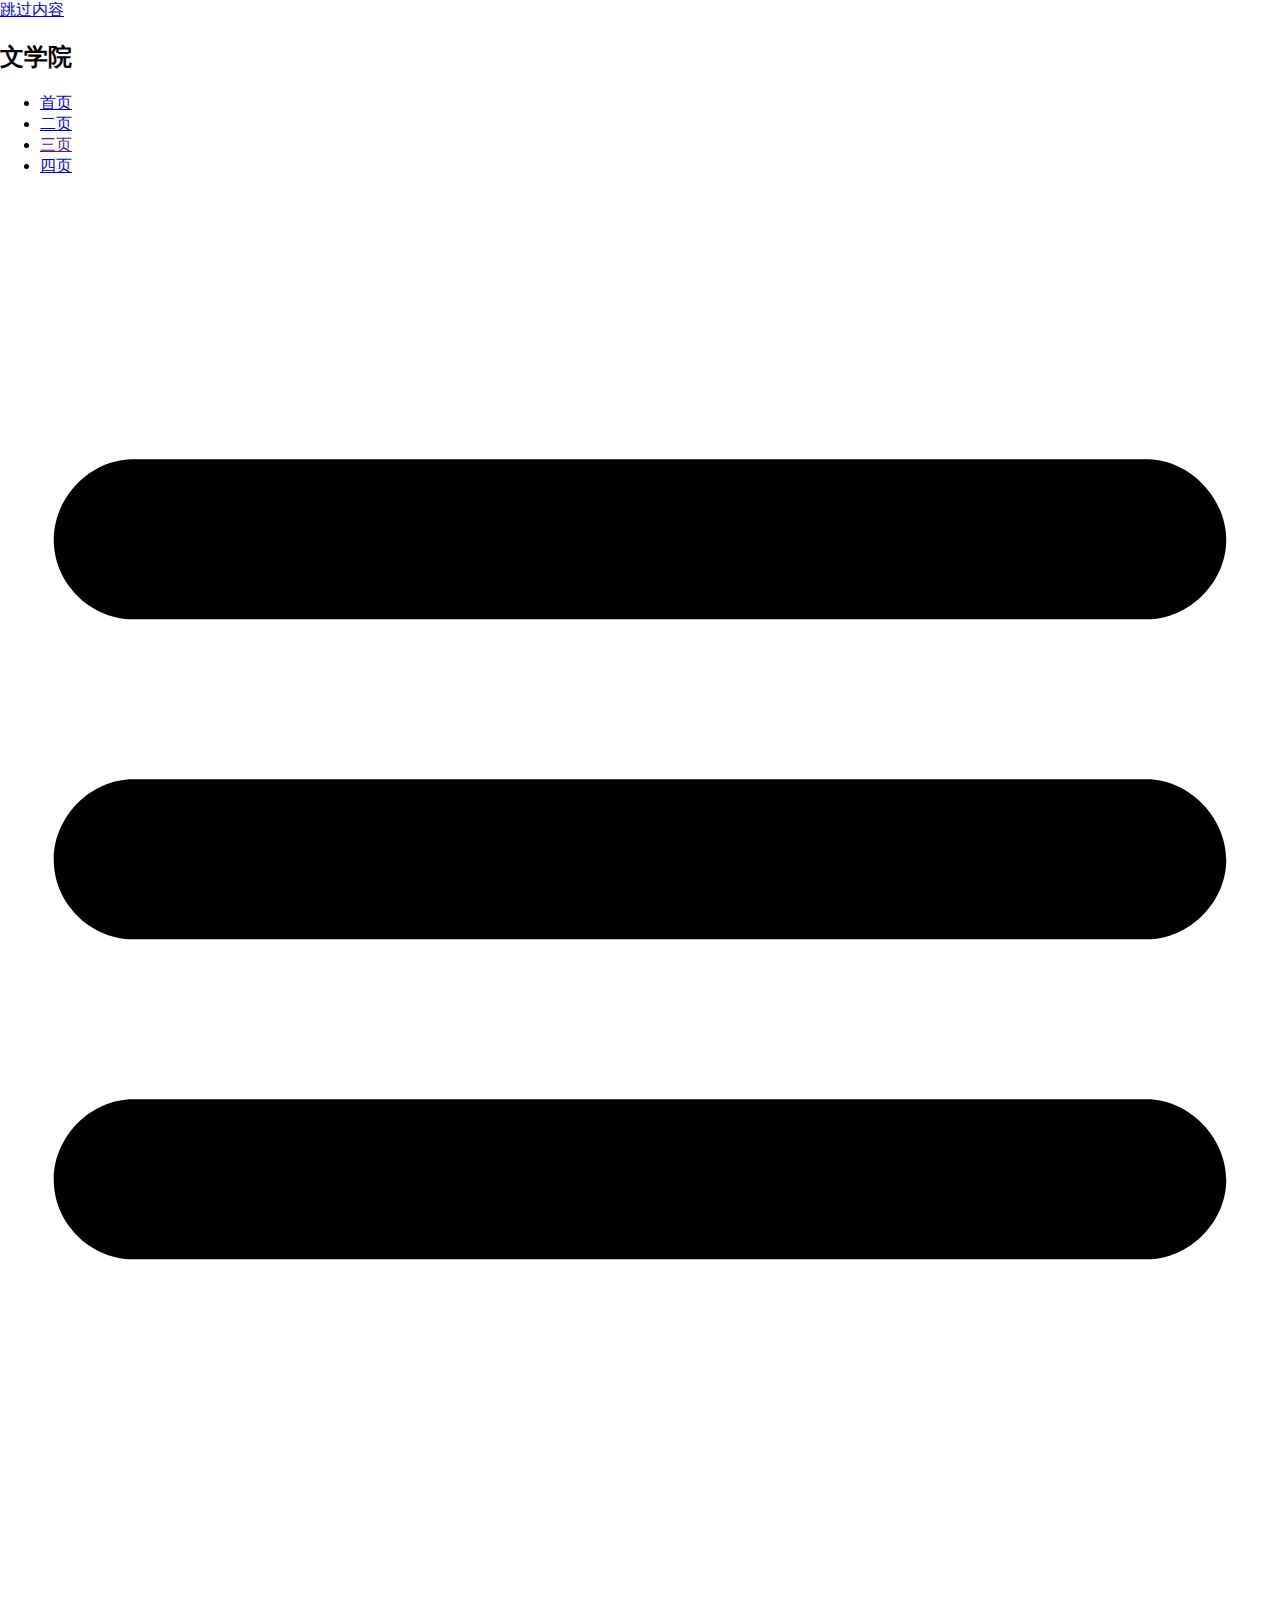
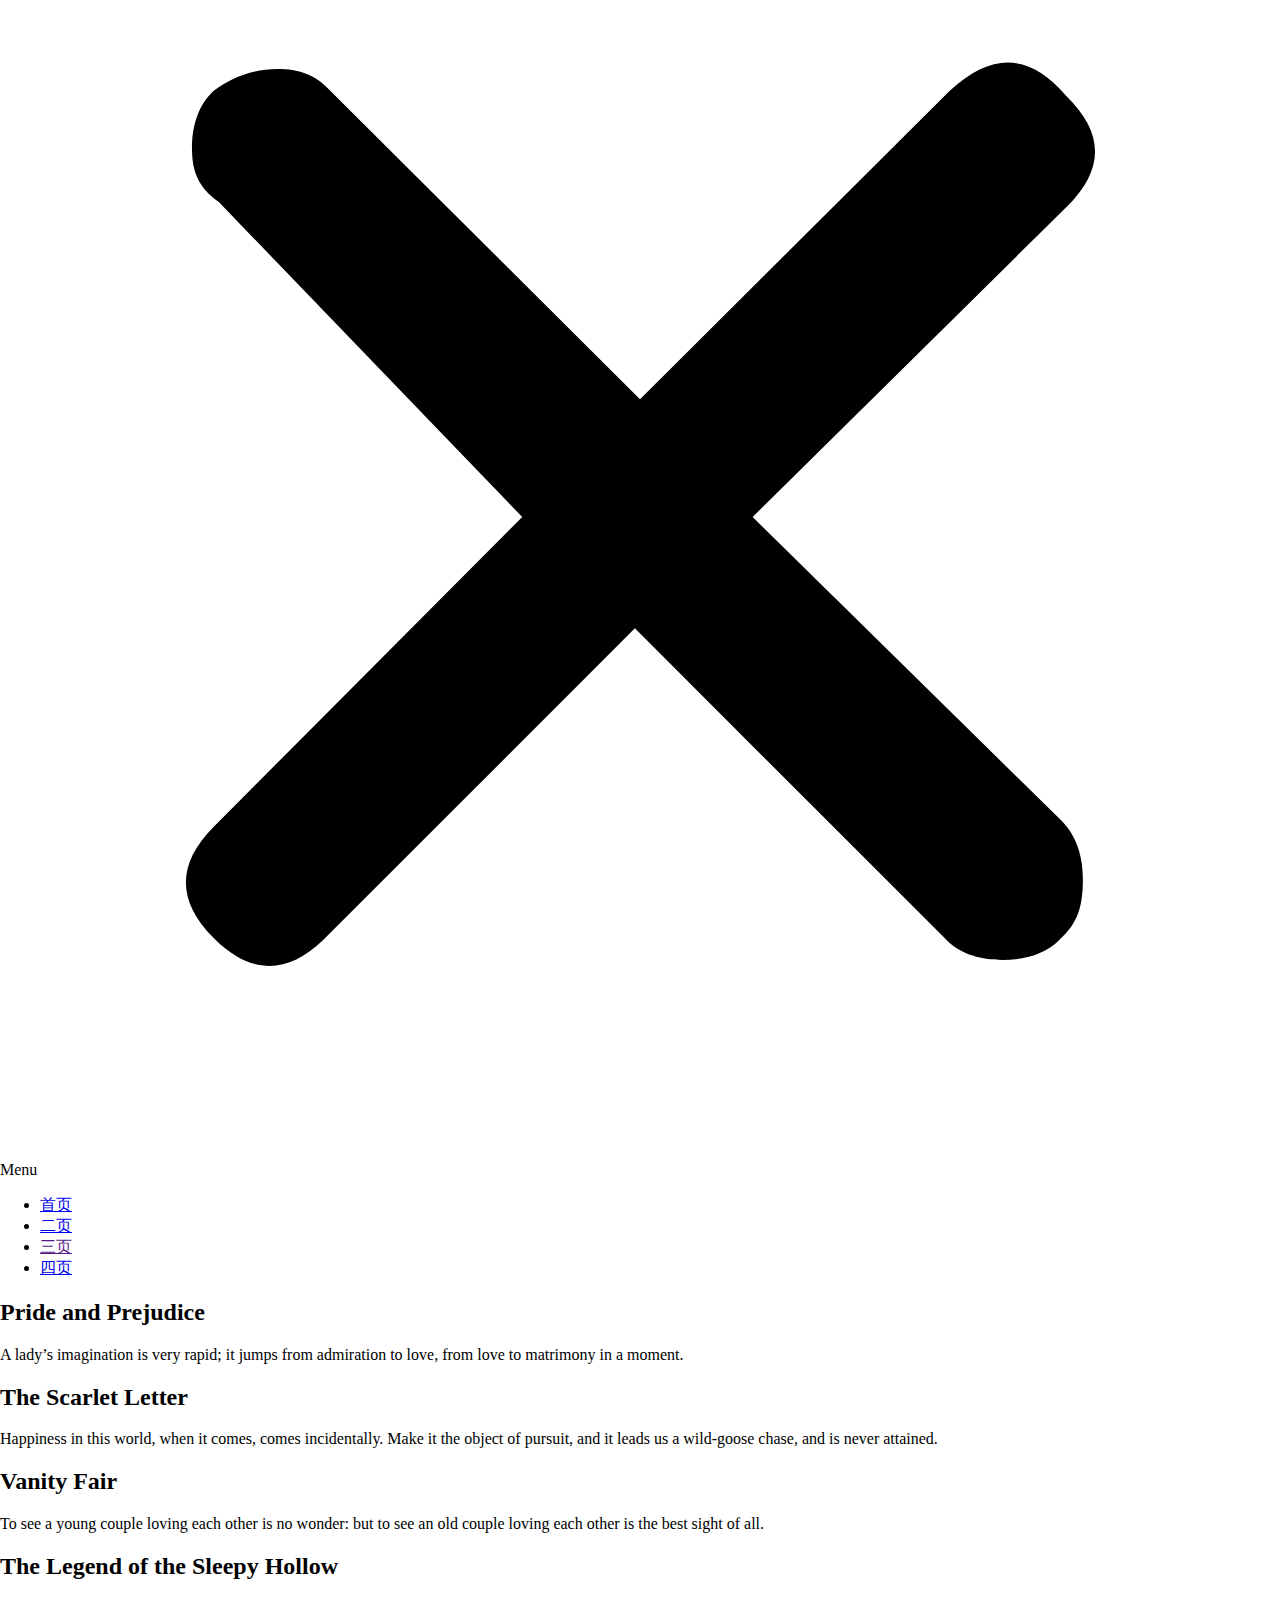
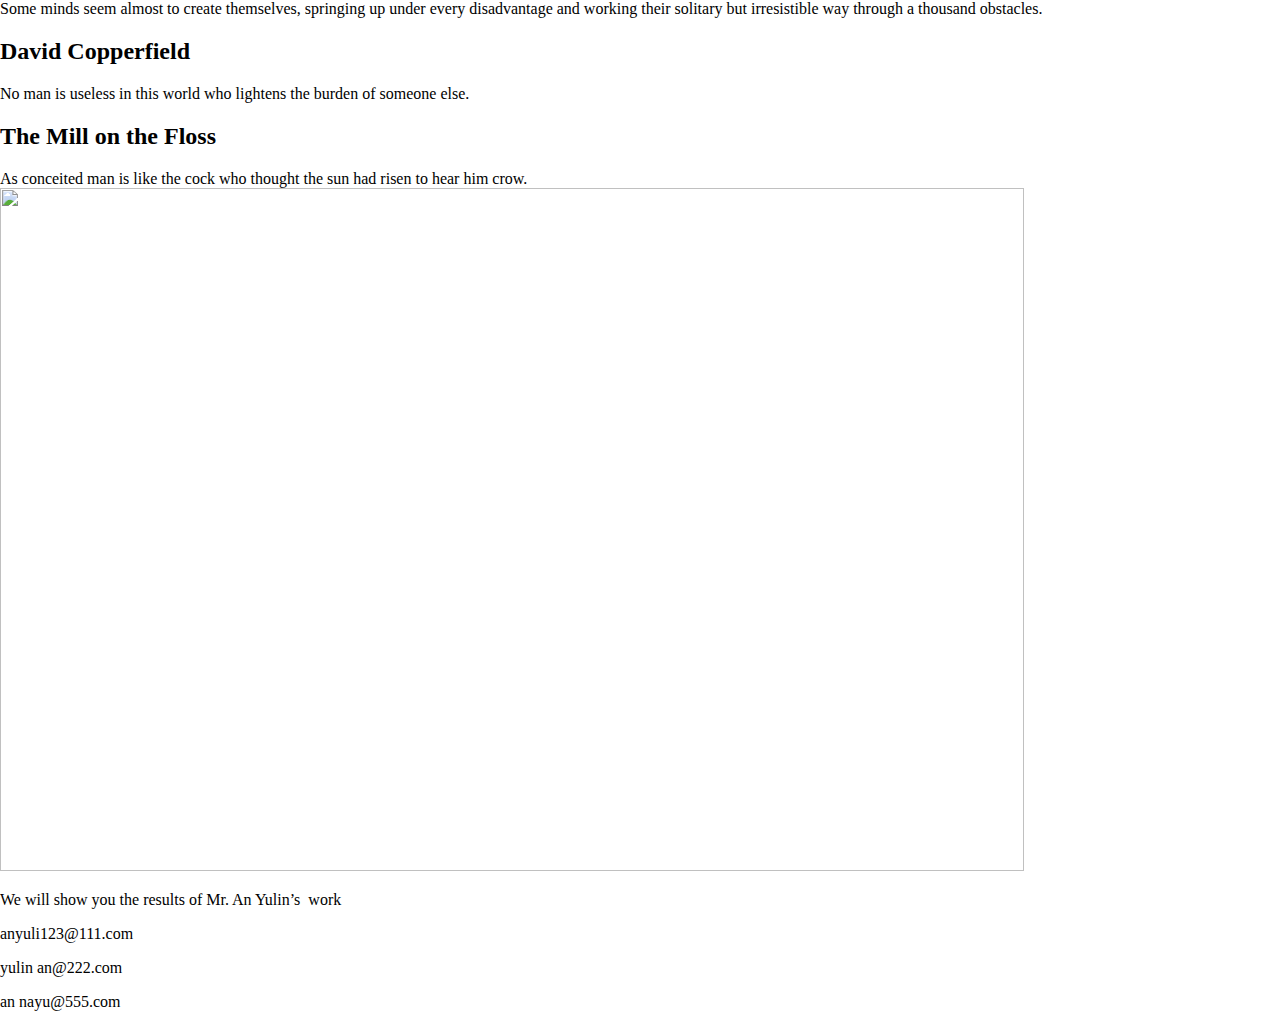
==== 三页.html @ cb0c5452 "Add files via upload" ====
<!doctype html>
<html lang="zh-Hans">
<head>
	
	<meta charset="UTF-8">
	<meta name="viewport" content="width=device-width, initial-scale=1, maximum-scale=5, viewport-fit=cover">
	<link rel="profile" href="https://gmpg.org/xfn/11">

	<title>三页 &#8211; wordpress网站</title>
<meta name='robots' content='noindex, nofollow'>
<link rel="alternate" type="application/rss+xml" title="wordpress网站 &raquo; Feed" href="http://localhost/feed/">
<link rel="alternate" type="application/rss+xml" title="wordpress网站 &raquo; 评论 Feed" href="http://localhost/comments/feed/">
<link rel='stylesheet' id='blocksy-dynamic-global-css' href='static/css/global.css' media='all'>
<style id='global-styles-inline-css'>
:root{--wp--preset--aspect-ratio--square: 1;--wp--preset--aspect-ratio--4-3: 4/3;--wp--preset--aspect-ratio--3-4: 3/4;--wp--preset--aspect-ratio--3-2: 3/2;--wp--preset--aspect-ratio--2-3: 2/3;--wp--preset--aspect-ratio--16-9: 16/9;--wp--preset--aspect-ratio--9-16: 9/16;--wp--preset--color--black: #000000;--wp--preset--color--cyan-bluish-gray: #abb8c3;--wp--preset--color--white: #ffffff;--wp--preset--color--pale-pink: #f78da7;--wp--preset--color--vivid-red: #cf2e2e;--wp--preset--color--luminous-vivid-orange: #ff6900;--wp--preset--color--luminous-vivid-amber: #fcb900;--wp--preset--color--light-green-cyan: #7bdcb5;--wp--preset--color--vivid-green-cyan: #00d084;--wp--preset--color--pale-cyan-blue: #8ed1fc;--wp--preset--color--vivid-cyan-blue: #0693e3;--wp--preset--color--vivid-purple: #9b51e0;--wp--preset--color--palette-color-1: var(--theme-palette-color-1, #2872fa);--wp--preset--color--palette-color-2: var(--theme-palette-color-2, #1559ed);--wp--preset--color--palette-color-3: var(--theme-palette-color-3, #3A4F66);--wp--preset--color--palette-color-4: var(--theme-palette-color-4, #192a3d);--wp--preset--color--palette-color-5: var(--theme-palette-color-5, #e1e8ed);--wp--preset--color--palette-color-6: var(--theme-palette-color-6, #f2f5f7);--wp--preset--color--palette-color-7: var(--theme-palette-color-7, #FAFBFC);--wp--preset--color--palette-color-8: var(--theme-palette-color-8, #ffffff);--wp--preset--gradient--vivid-cyan-blue-to-vivid-purple: linear-gradient(135deg,rgba(6,147,227,1) 0%,rgb(155,81,224) 100%);--wp--preset--gradient--light-green-cyan-to-vivid-green-cyan: linear-gradient(135deg,rgb(122,220,180) 0%,rgb(0,208,130) 100%);--wp--preset--gradient--luminous-vivid-amber-to-luminous-vivid-orange: linear-gradient(135deg,rgba(252,185,0,1) 0%,rgba(255,105,0,1) 100%);--wp--preset--gradient--luminous-vivid-orange-to-vivid-red: linear-gradient(135deg,rgba(255,105,0,1) 0%,rgb(207,46,46) 100%);--wp--preset--gradient--very-light-gray-to-cyan-bluish-gray: linear-gradient(135deg,rgb(238,238,238) 0%,rgb(169,184,195) 100%);--wp--preset--gradient--cool-to-warm-spectrum: linear-gradient(135deg,rgb(74,234,220) 0%,rgb(151,120,209) 20%,rgb(207,42,186) 40%,rgb(238,44,130) 60%,rgb(251,105,98) 80%,rgb(254,248,76) 100%);--wp--preset--gradient--blush-light-purple: linear-gradient(135deg,rgb(255,206,236) 0%,rgb(152,150,240) 100%);--wp--preset--gradient--blush-bordeaux: linear-gradient(135deg,rgb(254,205,165) 0%,rgb(254,45,45) 50%,rgb(107,0,62) 100%);--wp--preset--gradient--luminous-dusk: linear-gradient(135deg,rgb(255,203,112) 0%,rgb(199,81,192) 50%,rgb(65,88,208) 100%);--wp--preset--gradient--pale-ocean: linear-gradient(135deg,rgb(255,245,203) 0%,rgb(182,227,212) 50%,rgb(51,167,181) 100%);--wp--preset--gradient--electric-grass: linear-gradient(135deg,rgb(202,248,128) 0%,rgb(113,206,126) 100%);--wp--preset--gradient--midnight: linear-gradient(135deg,rgb(2,3,129) 0%,rgb(40,116,252) 100%);--wp--preset--gradient--juicy-peach: linear-gradient(to right, #ffecd2 0%, #fcb69f 100%);--wp--preset--gradient--young-passion: linear-gradient(to right, #ff8177 0%, #ff867a 0%, #ff8c7f 21%, #f99185 52%, #cf556c 78%, #b12a5b 100%);--wp--preset--gradient--true-sunset: linear-gradient(to right, #fa709a 0%, #fee140 100%);--wp--preset--gradient--morpheus-den: linear-gradient(to top, #30cfd0 0%, #330867 100%);--wp--preset--gradient--plum-plate: linear-gradient(135deg, #667eea 0%, #764ba2 100%);--wp--preset--gradient--aqua-splash: linear-gradient(15deg, #13547a 0%, #80d0c7 100%);--wp--preset--gradient--love-kiss: linear-gradient(to top, #ff0844 0%, #ffb199 100%);--wp--preset--gradient--new-retrowave: linear-gradient(to top, #3b41c5 0%, #a981bb 49%, #ffc8a9 100%);--wp--preset--gradient--plum-bath: linear-gradient(to top, #cc208e 0%, #6713d2 100%);--wp--preset--gradient--high-flight: linear-gradient(to right, #0acffe 0%, #495aff 100%);--wp--preset--gradient--teen-party: linear-gradient(-225deg, #FF057C 0%, #8D0B93 50%, #321575 100%);--wp--preset--gradient--fabled-sunset: linear-gradient(-225deg, #231557 0%, #44107A 29%, #FF1361 67%, #FFF800 100%);--wp--preset--gradient--arielle-smile: radial-gradient(circle 248px at center, #16d9e3 0%, #30c7ec 47%, #46aef7 100%);--wp--preset--gradient--itmeo-branding: linear-gradient(180deg, #2af598 0%, #009efd 100%);--wp--preset--gradient--deep-blue: linear-gradient(to right, #6a11cb 0%, #2575fc 100%);--wp--preset--gradient--strong-bliss: linear-gradient(to right, #f78ca0 0%, #f9748f 19%, #fd868c 60%, #fe9a8b 100%);--wp--preset--gradient--sweet-period: linear-gradient(to top, #3f51b1 0%, #5a55ae 13%, #7b5fac 25%, #8f6aae 38%, #a86aa4 50%, #cc6b8e 62%, #f18271 75%, #f3a469 87%, #f7c978 100%);--wp--preset--gradient--purple-division: linear-gradient(to top, #7028e4 0%, #e5b2ca 100%);--wp--preset--gradient--cold-evening: linear-gradient(to top, #0c3483 0%, #a2b6df 100%, #6b8cce 100%, #a2b6df 100%);--wp--preset--gradient--mountain-rock: linear-gradient(to right, #868f96 0%, #596164 100%);--wp--preset--gradient--desert-hump: linear-gradient(to top, #c79081 0%, #dfa579 100%);--wp--preset--gradient--ethernal-constance: linear-gradient(to top, #09203f 0%, #537895 100%);--wp--preset--gradient--happy-memories: linear-gradient(-60deg, #ff5858 0%, #f09819 100%);--wp--preset--gradient--grown-early: linear-gradient(to top, #0ba360 0%, #3cba92 100%);--wp--preset--gradient--morning-salad: linear-gradient(-225deg, #B7F8DB 0%, #50A7C2 100%);--wp--preset--gradient--night-call: linear-gradient(-225deg, #AC32E4 0%, #7918F2 48%, #4801FF 100%);--wp--preset--gradient--mind-crawl: linear-gradient(-225deg, #473B7B 0%, #3584A7 51%, #30D2BE 100%);--wp--preset--gradient--angel-care: linear-gradient(-225deg, #FFE29F 0%, #FFA99F 48%, #FF719A 100%);--wp--preset--gradient--juicy-cake: linear-gradient(to top, #e14fad 0%, #f9d423 100%);--wp--preset--gradient--rich-metal: linear-gradient(to right, #d7d2cc 0%, #304352 100%);--wp--preset--gradient--mole-hall: linear-gradient(-20deg, #616161 0%, #9bc5c3 100%);--wp--preset--gradient--cloudy-knoxville: linear-gradient(120deg, #fdfbfb 0%, #ebedee 100%);--wp--preset--gradient--soft-grass: linear-gradient(to top, #c1dfc4 0%, #deecdd 100%);--wp--preset--gradient--saint-petersburg: linear-gradient(135deg, #f5f7fa 0%, #c3cfe2 100%);--wp--preset--gradient--everlasting-sky: linear-gradient(135deg, #fdfcfb 0%, #e2d1c3 100%);--wp--preset--gradient--kind-steel: linear-gradient(-20deg, #e9defa 0%, #fbfcdb 100%);--wp--preset--gradient--over-sun: linear-gradient(60deg, #abecd6 0%, #fbed96 100%);--wp--preset--gradient--premium-white: linear-gradient(to top, #d5d4d0 0%, #d5d4d0 1%, #eeeeec 31%, #efeeec 75%, #e9e9e7 100%);--wp--preset--gradient--clean-mirror: linear-gradient(45deg, #93a5cf 0%, #e4efe9 100%);--wp--preset--gradient--wild-apple: linear-gradient(to top, #d299c2 0%, #fef9d7 100%);--wp--preset--gradient--snow-again: linear-gradient(to top, #e6e9f0 0%, #eef1f5 100%);--wp--preset--gradient--confident-cloud: linear-gradient(to top, #dad4ec 0%, #dad4ec 1%, #f3e7e9 100%);--wp--preset--gradient--glass-water: linear-gradient(to top, #dfe9f3 0%, white 100%);--wp--preset--gradient--perfect-white: linear-gradient(-225deg, #E3FDF5 0%, #FFE6FA 100%);--wp--preset--font-size--small: 13px;--wp--preset--font-size--medium: 20px;--wp--preset--font-size--large: clamp(22px, 1.375rem + ((1vw - 3.2px) * 0.625), 30px);--wp--preset--font-size--x-large: clamp(30px, 1.875rem + ((1vw - 3.2px) * 1.563), 50px);--wp--preset--font-size--xx-large: clamp(45px, 2.813rem + ((1vw - 3.2px) * 2.734), 80px);--wp--preset--spacing--20: 0.44rem;--wp--preset--spacing--30: 0.67rem;--wp--preset--spacing--40: 1rem;--wp--preset--spacing--50: 1.5rem;--wp--preset--spacing--60: 2.25rem;--wp--preset--spacing--70: 3.38rem;--wp--preset--spacing--80: 5.06rem;--wp--preset--shadow--natural: 6px 6px 9px rgba(0, 0, 0, 0.2);--wp--preset--shadow--deep: 12px 12px 50px rgba(0, 0, 0, 0.4);--wp--preset--shadow--sharp: 6px 6px 0px rgba(0, 0, 0, 0.2);--wp--preset--shadow--outlined: 6px 6px 0px -3px rgba(255, 255, 255, 1), 6px 6px rgba(0, 0, 0, 1);--wp--preset--shadow--crisp: 6px 6px 0px rgba(0, 0, 0, 1);}:root { --wp--style--global--content-size: var(--theme-block-max-width);--wp--style--global--wide-size: var(--theme-block-wide-max-width); }:where(body) { margin: 0; }.wp-site-blocks > .alignleft { float: left; margin-right: 2em; }.wp-site-blocks > .alignright { float: right; margin-left: 2em; }.wp-site-blocks > .aligncenter { justify-content: center; margin-left: auto; margin-right: auto; }:where(.wp-site-blocks) > * { margin-block-start: var(--theme-content-spacing); margin-block-end: 0; }:where(.wp-site-blocks) > :first-child { margin-block-start: 0; }:where(.wp-site-blocks) > :last-child { margin-block-end: 0; }:root { --wp--style--block-gap: var(--theme-content-spacing); }:root :where(.is-layout-flow) > :first-child{margin-block-start: 0;}:root :where(.is-layout-flow) > :last-child{margin-block-end: 0;}:root :where(.is-layout-flow) > *{margin-block-start: var(--theme-content-spacing);margin-block-end: 0;}:root :where(.is-layout-constrained) > :first-child{margin-block-start: 0;}:root :where(.is-layout-constrained) > :last-child{margin-block-end: 0;}:root :where(.is-layout-constrained) > *{margin-block-start: var(--theme-content-spacing);margin-block-end: 0;}:root :where(.is-layout-flex){gap: var(--theme-content-spacing);}:root :where(.is-layout-grid){gap: var(--theme-content-spacing);}.is-layout-flow > .alignleft{float: left;margin-inline-start: 0;margin-inline-end: 2em;}.is-layout-flow > .alignright{float: right;margin-inline-start: 2em;margin-inline-end: 0;}.is-layout-flow > .aligncenter{margin-left: auto !important;margin-right: auto !important;}.is-layout-constrained > .alignleft{float: left;margin-inline-start: 0;margin-inline-end: 2em;}.is-layout-constrained > .alignright{float: right;margin-inline-start: 2em;margin-inline-end: 0;}.is-layout-constrained > .aligncenter{margin-left: auto !important;margin-right: auto !important;}.is-layout-constrained > :where(:not(.alignleft):not(.alignright):not(.alignfull)){max-width: var(--wp--style--global--content-size);margin-left: auto !important;margin-right: auto !important;}.is-layout-constrained > .alignwide{max-width: var(--wp--style--global--wide-size);}body .is-layout-flex{display: flex;}.is-layout-flex{flex-wrap: wrap;align-items: center;}.is-layout-flex > :is(*, div){margin: 0;}body .is-layout-grid{display: grid;}.is-layout-grid > :is(*, div){margin: 0;}body{padding-top: 0px;padding-right: 0px;padding-bottom: 0px;padding-left: 0px;}.has-black-color{color: var(--wp--preset--color--black) !important;}.has-cyan-bluish-gray-color{color: var(--wp--preset--color--cyan-bluish-gray) !important;}.has-white-color{color: var(--wp--preset--color--white) !important;}.has-pale-pink-color{color: var(--wp--preset--color--pale-pink) !important;}.has-vivid-red-color{color: var(--wp--preset--color--vivid-red) !important;}.has-luminous-vivid-orange-color{color: var(--wp--preset--color--luminous-vivid-orange) !important;}.has-luminous-vivid-amber-color{color: var(--wp--preset--color--luminous-vivid-amber) !important;}.has-light-green-cyan-color{color: var(--wp--preset--color--light-green-cyan) !important;}.has-vivid-green-cyan-color{color: var(--wp--preset--color--vivid-green-cyan) !important;}.has-pale-cyan-blue-color{color: var(--wp--preset--color--pale-cyan-blue) !important;}.has-vivid-cyan-blue-color{color: var(--wp--preset--color--vivid-cyan-blue) !important;}.has-vivid-purple-color{color: var(--wp--preset--color--vivid-purple) !important;}.has-palette-color-1-color{color: var(--wp--preset--color--palette-color-1) !important;}.has-palette-color-2-color{color: var(--wp--preset--color--palette-color-2) !important;}.has-palette-color-3-color{color: var(--wp--preset--color--palette-color-3) !important;}.has-palette-color-4-color{color: var(--wp--preset--color--palette-color-4) !important;}.has-palette-color-5-color{color: var(--wp--preset--color--palette-color-5) !important;}.has-palette-color-6-color{color: var(--wp--preset--color--palette-color-6) !important;}.has-palette-color-7-color{color: var(--wp--preset--color--palette-color-7) !important;}.has-palette-color-8-color{color: var(--wp--preset--color--palette-color-8) !important;}.has-black-background-color{background-color: var(--wp--preset--color--black) !important;}.has-cyan-bluish-gray-background-color{background-color: var(--wp--preset--color--cyan-bluish-gray) !important;}.has-white-background-color{background-color: var(--wp--preset--color--white) !important;}.has-pale-pink-background-color{background-color: var(--wp--preset--color--pale-pink) !important;}.has-vivid-red-background-color{background-color: var(--wp--preset--color--vivid-red) !important;}.has-luminous-vivid-orange-background-color{background-color: var(--wp--preset--color--luminous-vivid-orange) !important;}.has-luminous-vivid-amber-background-color{background-color: var(--wp--preset--color--luminous-vivid-amber) !important;}.has-light-green-cyan-background-color{background-color: var(--wp--preset--color--light-green-cyan) !important;}.has-vivid-green-cyan-background-color{background-color: var(--wp--preset--color--vivid-green-cyan) !important;}.has-pale-cyan-blue-background-color{background-color: var(--wp--preset--color--pale-cyan-blue) !important;}.has-vivid-cyan-blue-background-color{background-color: var(--wp--preset--color--vivid-cyan-blue) !important;}.has-vivid-purple-background-color{background-color: var(--wp--preset--color--vivid-purple) !important;}.has-palette-color-1-background-color{background-color: var(--wp--preset--color--palette-color-1) !important;}.has-palette-color-2-background-color{background-color: var(--wp--preset--color--palette-color-2) !important;}.has-palette-color-3-background-color{background-color: var(--wp--preset--color--palette-color-3) !important;}.has-palette-color-4-background-color{background-color: var(--wp--preset--color--palette-color-4) !important;}.has-palette-color-5-background-color{background-color: var(--wp--preset--color--palette-color-5) !important;}.has-palette-color-6-background-color{background-color: var(--wp--preset--color--palette-color-6) !important;}.has-palette-color-7-background-color{background-color: var(--wp--preset--color--palette-color-7) !important;}.has-palette-color-8-background-color{background-color: var(--wp--preset--color--palette-color-8) !important;}.has-black-border-color{border-color: var(--wp--preset--color--black) !important;}.has-cyan-bluish-gray-border-color{border-color: var(--wp--preset--color--cyan-bluish-gray) !important;}.has-white-border-color{border-color: var(--wp--preset--color--white) !important;}.has-pale-pink-border-color{border-color: var(--wp--preset--color--pale-pink) !important;}.has-vivid-red-border-color{border-color: var(--wp--preset--color--vivid-red) !important;}.has-luminous-vivid-orange-border-color{border-color: var(--wp--preset--color--luminous-vivid-orange) !important;}.has-luminous-vivid-amber-border-color{border-color: var(--wp--preset--color--luminous-vivid-amber) !important;}.has-light-green-cyan-border-color{border-color: var(--wp--preset--color--light-green-cyan) !important;}.has-vivid-green-cyan-border-color{border-color: var(--wp--preset--color--vivid-green-cyan) !important;}.has-pale-cyan-blue-border-color{border-color: var(--wp--preset--color--pale-cyan-blue) !important;}.has-vivid-cyan-blue-border-color{border-color: var(--wp--preset--color--vivid-cyan-blue) !important;}.has-vivid-purple-border-color{border-color: var(--wp--preset--color--vivid-purple) !important;}.has-palette-color-1-border-color{border-color: var(--wp--preset--color--palette-color-1) !important;}.has-palette-color-2-border-color{border-color: var(--wp--preset--color--palette-color-2) !important;}.has-palette-color-3-border-color{border-color: var(--wp--preset--color--palette-color-3) !important;}.has-palette-color-4-border-color{border-color: var(--wp--preset--color--palette-color-4) !important;}.has-palette-color-5-border-color{border-color: var(--wp--preset--color--palette-color-5) !important;}.has-palette-color-6-border-color{border-color: var(--wp--preset--color--palette-color-6) !important;}.has-palette-color-7-border-color{border-color: var(--wp--preset--color--palette-color-7) !important;}.has-palette-color-8-border-color{border-color: var(--wp--preset--color--palette-color-8) !important;}.has-vivid-cyan-blue-to-vivid-purple-gradient-background{background: var(--wp--preset--gradient--vivid-cyan-blue-to-vivid-purple) !important;}.has-light-green-cyan-to-vivid-green-cyan-gradient-background{background: var(--wp--preset--gradient--light-green-cyan-to-vivid-green-cyan) !important;}.has-luminous-vivid-amber-to-luminous-vivid-orange-gradient-background{background: var(--wp--preset--gradient--luminous-vivid-amber-to-luminous-vivid-orange) !important;}.has-luminous-vivid-orange-to-vivid-red-gradient-background{background: var(--wp--preset--gradient--luminous-vivid-orange-to-vivid-red) !important;}.has-very-light-gray-to-cyan-bluish-gray-gradient-background{background: var(--wp--preset--gradient--very-light-gray-to-cyan-bluish-gray) !important;}.has-cool-to-warm-spectrum-gradient-background{background: var(--wp--preset--gradient--cool-to-warm-spectrum) !important;}.has-blush-light-purple-gradient-background{background: var(--wp--preset--gradient--blush-light-purple) !important;}.has-blush-bordeaux-gradient-background{background: var(--wp--preset--gradient--blush-bordeaux) !important;}.has-luminous-dusk-gradient-background{background: var(--wp--preset--gradient--luminous-dusk) !important;}.has-pale-ocean-gradient-background{background: var(--wp--preset--gradient--pale-ocean) !important;}.has-electric-grass-gradient-background{background: var(--wp--preset--gradient--electric-grass) !important;}.has-midnight-gradient-background{background: var(--wp--preset--gradient--midnight) !important;}.has-juicy-peach-gradient-background{background: var(--wp--preset--gradient--juicy-peach) !important;}.has-young-passion-gradient-background{background: var(--wp--preset--gradient--young-passion) !important;}.has-true-sunset-gradient-background{background: var(--wp--preset--gradient--true-sunset) !important;}.has-morpheus-den-gradient-background{background: var(--wp--preset--gradient--morpheus-den) !important;}.has-plum-plate-gradient-background{background: var(--wp--preset--gradient--plum-plate) !important;}.has-aqua-splash-gradient-background{background: var(--wp--preset--gradient--aqua-splash) !important;}.has-love-kiss-gradient-background{background: var(--wp--preset--gradient--love-kiss) !important;}.has-new-retrowave-gradient-background{background: var(--wp--preset--gradient--new-retrowave) !important;}.has-plum-bath-gradient-background{background: var(--wp--preset--gradient--plum-bath) !important;}.has-high-flight-gradient-background{background: var(--wp--preset--gradient--high-flight) !important;}.has-teen-party-gradient-background{background: var(--wp--preset--gradient--teen-party) !important;}.has-fabled-sunset-gradient-background{background: var(--wp--preset--gradient--fabled-sunset) !important;}.has-arielle-smile-gradient-background{background: var(--wp--preset--gradient--arielle-smile) !important;}.has-itmeo-branding-gradient-background{background: var(--wp--preset--gradient--itmeo-branding) !important;}.has-deep-blue-gradient-background{background: var(--wp--preset--gradient--deep-blue) !important;}.has-strong-bliss-gradient-background{background: var(--wp--preset--gradient--strong-bliss) !important;}.has-sweet-period-gradient-background{background: var(--wp--preset--gradient--sweet-period) !important;}.has-purple-division-gradient-background{background: var(--wp--preset--gradient--purple-division) !important;}.has-cold-evening-gradient-background{background: var(--wp--preset--gradient--cold-evening) !important;}.has-mountain-rock-gradient-background{background: var(--wp--preset--gradient--mountain-rock) !important;}.has-desert-hump-gradient-background{background: var(--wp--preset--gradient--desert-hump) !important;}.has-ethernal-constance-gradient-background{background: var(--wp--preset--gradient--ethernal-constance) !important;}.has-happy-memories-gradient-background{background: var(--wp--preset--gradient--happy-memories) !important;}.has-grown-early-gradient-background{background: var(--wp--preset--gradient--grown-early) !important;}.has-morning-salad-gradient-background{background: var(--wp--preset--gradient--morning-salad) !important;}.has-night-call-gradient-background{background: var(--wp--preset--gradient--night-call) !important;}.has-mind-crawl-gradient-background{background: var(--wp--preset--gradient--mind-crawl) !important;}.has-angel-care-gradient-background{background: var(--wp--preset--gradient--angel-care) !important;}.has-juicy-cake-gradient-background{background: var(--wp--preset--gradient--juicy-cake) !important;}.has-rich-metal-gradient-background{background: var(--wp--preset--gradient--rich-metal) !important;}.has-mole-hall-gradient-background{background: var(--wp--preset--gradient--mole-hall) !important;}.has-cloudy-knoxville-gradient-background{background: var(--wp--preset--gradient--cloudy-knoxville) !important;}.has-soft-grass-gradient-background{background: var(--wp--preset--gradient--soft-grass) !important;}.has-saint-petersburg-gradient-background{background: var(--wp--preset--gradient--saint-petersburg) !important;}.has-everlasting-sky-gradient-background{background: var(--wp--preset--gradient--everlasting-sky) !important;}.has-kind-steel-gradient-background{background: var(--wp--preset--gradient--kind-steel) !important;}.has-over-sun-gradient-background{background: var(--wp--preset--gradient--over-sun) !important;}.has-premium-white-gradient-background{background: var(--wp--preset--gradient--premium-white) !important;}.has-clean-mirror-gradient-background{background: var(--wp--preset--gradient--clean-mirror) !important;}.has-wild-apple-gradient-background{background: var(--wp--preset--gradient--wild-apple) !important;}.has-snow-again-gradient-background{background: var(--wp--preset--gradient--snow-again) !important;}.has-confident-cloud-gradient-background{background: var(--wp--preset--gradient--confident-cloud) !important;}.has-glass-water-gradient-background{background: var(--wp--preset--gradient--glass-water) !important;}.has-perfect-white-gradient-background{background: var(--wp--preset--gradient--perfect-white) !important;}.has-small-font-size{font-size: var(--wp--preset--font-size--small) !important;}.has-medium-font-size{font-size: var(--wp--preset--font-size--medium) !important;}.has-large-font-size{font-size: var(--wp--preset--font-size--large) !important;}.has-x-large-font-size{font-size: var(--wp--preset--font-size--x-large) !important;}.has-xx-large-font-size{font-size: var(--wp--preset--font-size--xx-large) !important;}
:root :where(.wp-block-pullquote){font-size: clamp(0.984em, 0.984rem + ((1vw - 0.2em) * 0.645), 1.5em);line-height: 1.6;}
</style>
<link rel='stylesheet' id='elementor-frontend-css' href='static/css/frontend.min-3.24.7.css' media='all'>
<link rel='stylesheet' id='widget-text-editor-css' href='static/css/widget-text-editor.min.css' media='all'>
<link rel='stylesheet' id='widget-nav-menu-css' href='static/css/widget-nav-menu.min.css' media='all'>
<link rel='stylesheet' id='widget-image-css' href='static/css/widget-image.min.css' media='all'>
<link rel='stylesheet' id='swiper-css' href='static/css/swiper.min.css' media='all'>
<link rel='stylesheet' id='e-swiper-css' href='static/css/e-swiper.min.css' media='all'>
<link rel='stylesheet' id='elementor-post-17-css' href='static/css/post-17.css' media='all'>
<link rel='stylesheet' id='elementor-pro-css' href='static/css/frontend.min-3.24.4.css' media='all'>
<link rel='stylesheet' id='widget-call-to-action-css' href='static/css/widget-call-to-action.min.css' media='all'>
<link rel='stylesheet' id='elementor-post-127-css' href='static/css/post-127.css' media='all'>
<link rel='stylesheet' id='elementor-post-132-css' href='static/css/post-132.css' media='all'>
<link rel='stylesheet' id='elementor-post-86-css' href='static/css/post-86.css' media='all'>
<link rel='stylesheet' id='ct-main-styles-css' href='static/css/main.min.css' media='all'>
<link rel='stylesheet' id='ct-page-title-styles-css' href='static/css/page-title.min.css' media='all'>
<link rel='stylesheet' id='ct-elementor-styles-css' href='static/css/elementor-frontend.min.css' media='all'>
<link rel='stylesheet' id='google-fonts-1-css' href='static/css/[base64].css.css' media='all'>
<link rel="preconnect" href="https://fonts.gstatic.com/" crossorigin><script src="static/js/jquery.min.js" id="jquery-core-js"></script>
<script src="static/js/jquery-migrate.min.js" id="jquery-migrate-js"></script>
<link rel="https://api.w.org/" href="http://localhost/wp-json/"><link rel="alternate" title="JSON" type="application/json" href="http://localhost/wp-json/wp/v2/pages/127"><link rel="EditURI" type="application/rsd+xml" title="RSD" href="http://localhost/xmlrpc.php?rsd">
<meta name="generator" content="WordPress 6.6.2">
<link rel="canonical" href="http://localhost/%e4%b8%89%e9%a1%b5/">
<link rel='shortlink' href='http://localhost/?p=127'>
<link rel="alternate" title="oEmbed (JSON)" type="application/json+oembed" href="http://localhost/wp-json/oembed/1.0/embed?url=http%3A%2F%2Flocalhost%2F%25e4%25b8%2589%25e9%25a1%25b5%2F">
<link rel="alternate" title="oEmbed (XML)" type="text/xml+oembed" href="http://localhost/wp-json/oembed/1.0/embed?url=http%3A%2F%2Flocalhost%2F%25e4%25b8%2589%25e9%25a1%25b5%2F&#038;format=xml">
<noscript><link rel='stylesheet' href='static/css/no-scripts.min.css' type='text/css'></noscript>
<meta name="generator" content="Elementor 3.24.7; features: e_font_icon_svg, additional_custom_breakpoints, e_optimized_control_loading, e_element_cache; settings: css_print_method-external, google_font-enabled, font_display-swap">
			<style>
				.e-con.e-parent:nth-of-type(n+4):not(.e-lazyloaded):not(.e-no-lazyload),
				.e-con.e-parent:nth-of-type(n+4):not(.e-lazyloaded):not(.e-no-lazyload) * {
					background-image: none !important;
				}
				@media screen and (max-height: 1024px) {
					.e-con.e-parent:nth-of-type(n+3):not(.e-lazyloaded):not(.e-no-lazyload),
					.e-con.e-parent:nth-of-type(n+3):not(.e-lazyloaded):not(.e-no-lazyload) * {
						background-image: none !important;
					}
				}
				@media screen and (max-height: 640px) {
					.e-con.e-parent:nth-of-type(n+2):not(.e-lazyloaded):not(.e-no-lazyload),
					.e-con.e-parent:nth-of-type(n+2):not(.e-lazyloaded):not(.e-no-lazyload) * {
						background-image: none !important;
					}
				}
			</style>
				</head>


<body class="page-template page-template-elementor_header_footer page page-id-127 wp-custom-logo wp-embed-responsive elementor-default elementor-template-full-width elementor-kit-17 elementor-page elementor-page-127" data-link="type-2" data-prefix="single_page" data-footer="type-1" itemscope="itemscope" itemtype="https://schema.org/WebPage">

<a class="skip-link show-on-focus" href="#main">
	跳过内容</a>


<div id="main-container">
			<div data-elementor-type="header" data-elementor-id="132" class="elementor elementor-132 elementor-location-header" data-elementor-post-type="elementor_library">
			<div class="elementor-element elementor-element-0536925 e-flex e-con-boxed e-con e-parent" data-id="0536925" data-element_type="container">
					<div class="e-con-inner">
		<div class="elementor-element elementor-element-7b298ad e-con-full e-flex e-con e-child" data-id="7b298ad" data-element_type="container">
				<div class="elementor-element elementor-element-64375f7 elementor-widget__width-initial elementor-widget elementor-widget-text-editor" data-id="64375f7" data-element_type="widget" data-widget_type="text-editor.default">
				<div class="elementor-widget-container">
							<h2><strong>文学院</strong></h2>						</div>
				</div>
				</div>
		<div class="elementor-element elementor-element-7e41140 e-con-full e-flex e-con e-child" data-id="7e41140" data-element_type="container">
				<div class="elementor-element elementor-element-bb8ea39 elementor-nav-menu--dropdown-tablet elementor-nav-menu__text-align-aside elementor-nav-menu--toggle elementor-nav-menu--burger elementor-widget elementor-widget-nav-menu" data-id="bb8ea39" data-element_type="widget" data-settings="{&quot;layout&quot;:&quot;horizontal&quot;,&quot;submenu_icon&quot;:{&quot;value&quot;:&quot;&lt;svg class=\&quot;e-font-icon-svg e-fas-caret-down\&quot; viewBox=\&quot;0 0 320 512\&quot; xmlns=\&quot;http:\/\/www.w3.org\/2000\/svg\&quot;&gt;&lt;path d=\&quot;M31.3 192h257.3c17.8 0 26.7 21.5 14.1 34.1L174.1 354.8c-7.8 7.8-20.5 7.8-28.3 0L17.2 226.1C4.6 213.5 13.5 192 31.3 192z\&quot;&gt;&lt;\/path&gt;&lt;\/svg&gt;&quot;,&quot;library&quot;:&quot;fa-solid&quot;},&quot;toggle&quot;:&quot;burger&quot;}" data-widget_type="nav-menu.default">
				<div class="elementor-widget-container">
						<nav aria-label="Menu" class="elementor-nav-menu--main elementor-nav-menu__container elementor-nav-menu--layout-horizontal e--pointer-underline e--animation-fade">
				<ul id="menu-1-bb8ea39" class="elementor-nav-menu"><li class="menu-item menu-item-type-post_type menu-item-object-page menu-item-home menu-item-149"><a href="index.html" class="elementor-item">首页</a></li>
<li class="menu-item menu-item-type-post_type menu-item-object-page menu-item-130"><a href="二页.html" class="elementor-item">二页</a></li>
<li class="menu-item menu-item-type-post_type menu-item-object-page current-menu-item page_item page-item-127 current_page_item menu-item-129"><a href="" aria-current="page" class="elementor-item elementor-item-active">三页</a></li>
<li class="menu-item menu-item-type-post_type menu-item-object-page menu-item-295"><a href="四页.html" class="elementor-item">四页</a></li>
</ul>			</nav>
					<div class="elementor-menu-toggle" role="button" tabindex="0" aria-label="Menu Toggle" aria-expanded="false">
			<svg aria-hidden="true" role="presentation" class="elementor-menu-toggle__icon--open e-font-icon-svg e-eicon-menu-bar" viewbox="0 0 1000 1000" xmlns="http://www.w3.org/2000/svg"><path d="M104 333H896C929 333 958 304 958 271S929 208 896 208H104C71 208 42 237 42 271S71 333 104 333ZM104 583H896C929 583 958 554 958 521S929 458 896 458H104C71 458 42 487 42 521S71 583 104 583ZM104 833H896C929 833 958 804 958 771S929 708 896 708H104C71 708 42 737 42 771S71 833 104 833Z"></path></svg><svg aria-hidden="true" role="presentation" class="elementor-menu-toggle__icon--close e-font-icon-svg e-eicon-close" viewbox="0 0 1000 1000" xmlns="http://www.w3.org/2000/svg"><path d="M742 167L500 408 258 167C246 154 233 150 217 150 196 150 179 158 167 167 154 179 150 196 150 212 150 229 154 242 171 254L408 500 167 742C138 771 138 800 167 829 196 858 225 858 254 829L496 587 738 829C750 842 767 846 783 846 800 846 817 842 829 829 842 817 846 804 846 783 846 767 842 750 829 737L588 500 833 258C863 229 863 200 833 171 804 137 775 137 742 167Z"></path></svg>			<span class="elementor-screen-only">Menu</span>
		</div>
					<nav class="elementor-nav-menu--dropdown elementor-nav-menu__container" aria-hidden="true">
				<ul id="menu-2-bb8ea39" class="elementor-nav-menu"><li class="menu-item menu-item-type-post_type menu-item-object-page menu-item-home menu-item-149"><a href="index.html" class="elementor-item" tabindex="-1">首页</a></li>
<li class="menu-item menu-item-type-post_type menu-item-object-page menu-item-130"><a href="二页.html" class="elementor-item" tabindex="-1">二页</a></li>
<li class="menu-item menu-item-type-post_type menu-item-object-page current-menu-item page_item page-item-127 current_page_item menu-item-129"><a href="" aria-current="page" class="elementor-item elementor-item-active" tabindex="-1">三页</a></li>
<li class="menu-item menu-item-type-post_type menu-item-object-page menu-item-295"><a href="四页.html" class="elementor-item" tabindex="-1">四页</a></li>
</ul>			</nav>
				</div>
				</div>
				</div>
					</div>
				</div>
		<div class="elementor-element elementor-element-831c58b e-flex e-con-boxed e-con e-parent" data-id="831c58b" data-element_type="container">
					<div class="e-con-inner">
					</div>
				</div>
				</div>
		
	<main id="main" class="site-main hfeed">

				<div data-elementor-type="wp-page" data-elementor-id="127" class="elementor elementor-127" data-elementor-post-type="page">
				<div class="elementor-element elementor-element-c493396 e-grid e-con-boxed e-con e-parent" data-id="c493396" data-element_type="container">
					<div class="e-con-inner">
				<div class="elementor-element elementor-element-61bc8ec elementor-cta--skin-cover elementor-cta--valign-middle elementor-animated-content elementor-bg-transform elementor-bg-transform-zoom-in elementor-widget elementor-widget-call-to-action" data-id="61bc8ec" data-element_type="widget" data-widget_type="call-to-action.default">
				<div class="elementor-widget-container">
					<div class="elementor-cta">
					<div class="elementor-cta__bg-wrapper">
				<div class="elementor-cta__bg elementor-bg" style="background-image: url(static/image/【哲风壁纸】2024-10-19-20_33_44-1024x572.jpg);" role="img" aria-label="【哲风壁纸】2024-10-19 20_33_44"></div>
				<div class="elementor-cta__bg-overlay"></div>
			</div>
							<div class="elementor-cta__content">
				
									<h2 class="elementor-cta__title elementor-cta__content-item elementor-content-item elementor-animated-item--grow">
						Pride and Prejudice					</h2>
				
									<div class="elementor-cta__description elementor-cta__content-item elementor-content-item elementor-animated-item--grow">
						A lady’s imagination is very rapid; it jumps from admiration to love, from love to matrimony in a moment.					</div>
				
							</div>
						</div>
				</div>
				</div>
				<div class="elementor-element elementor-element-fcf5c86 elementor-cta--skin-cover elementor-animated-content elementor-bg-transform elementor-bg-transform-zoom-in elementor-widget elementor-widget-call-to-action" data-id="fcf5c86" data-element_type="widget" data-widget_type="call-to-action.default">
				<div class="elementor-widget-container">
					<div class="elementor-cta">
					<div class="elementor-cta__bg-wrapper">
				<div class="elementor-cta__bg elementor-bg" style="background-image: url(static/image/【哲风壁纸】2024-10-19-20_33_32-1024x548.jpg);" role="img" aria-label="【哲风壁纸】2024-10-19 20_33_32"></div>
				<div class="elementor-cta__bg-overlay"></div>
			</div>
							<div class="elementor-cta__content">
				
									<h2 class="elementor-cta__title elementor-cta__content-item elementor-content-item elementor-animated-item--grow">
						The Scarlet Letter					</h2>
				
									<div class="elementor-cta__description elementor-cta__content-item elementor-content-item elementor-animated-item--grow">
						Happiness in this world, when it comes, comes incidentally. Make it the object of pursuit, and it leads us a wild-goose chase, and is never attained.					</div>
				
							</div>
						</div>
				</div>
				</div>
				<div class="elementor-element elementor-element-41deb08 elementor-cta--skin-cover elementor-animated-content elementor-bg-transform elementor-bg-transform-zoom-in elementor-widget elementor-widget-call-to-action" data-id="41deb08" data-element_type="widget" data-widget_type="call-to-action.default">
				<div class="elementor-widget-container">
					<div class="elementor-cta">
					<div class="elementor-cta__bg-wrapper">
				<div class="elementor-cta__bg elementor-bg" style="background-image: url(static/image/【哲风壁纸】2024-10-19-20_32_25-1024x576.jpg);" role="img" aria-label="【哲风壁纸】2024-10-19 20_32_25"></div>
				<div class="elementor-cta__bg-overlay"></div>
			</div>
							<div class="elementor-cta__content">
				
									<h2 class="elementor-cta__title elementor-cta__content-item elementor-content-item elementor-animated-item--grow">
						Vanity Fair					</h2>
				
									<div class="elementor-cta__description elementor-cta__content-item elementor-content-item elementor-animated-item--grow">
						To see a young couple loving each other is no wonder: but to see an old couple loving each other is the best sight of all.					</div>
				
							</div>
						</div>
				</div>
				</div>
				<div class="elementor-element elementor-element-307112b elementor-cta--skin-cover elementor-animated-content elementor-bg-transform elementor-bg-transform-zoom-in elementor-widget elementor-widget-call-to-action" data-id="307112b" data-element_type="widget" data-widget_type="call-to-action.default">
				<div class="elementor-widget-container">
					<div class="elementor-cta">
					<div class="elementor-cta__bg-wrapper">
				<div class="elementor-cta__bg elementor-bg" style="background-image: url(static/image/【哲风壁纸】2024-10-19-20_32_41-1024x576.jpg);" role="img" aria-label="【哲风壁纸】2024-10-19 20_32_41"></div>
				<div class="elementor-cta__bg-overlay"></div>
			</div>
							<div class="elementor-cta__content">
				
									<h2 class="elementor-cta__title elementor-cta__content-item elementor-content-item elementor-animated-item--grow">
						The Legend of the Sleepy Hollow					</h2>
				
									<div class="elementor-cta__description elementor-cta__content-item elementor-content-item elementor-animated-item--grow">
						Some minds seem almost to create themselves, springing up under every disadvantage and working their solitary but irresistible way through a thousand obstacles.					</div>
				
							</div>
						</div>
				</div>
				</div>
				<div class="elementor-element elementor-element-decec3b elementor-cta--skin-cover elementor-animated-content elementor-bg-transform elementor-bg-transform-zoom-in elementor-widget elementor-widget-call-to-action" data-id="decec3b" data-element_type="widget" data-widget_type="call-to-action.default">
				<div class="elementor-widget-container">
					<div class="elementor-cta">
					<div class="elementor-cta__bg-wrapper">
				<div class="elementor-cta__bg elementor-bg" style="background-image: url(static/image/OIP-C-1-1.jpg);" role="img" aria-label="OIP-C (1)"></div>
				<div class="elementor-cta__bg-overlay"></div>
			</div>
							<div class="elementor-cta__content">
				
									<h2 class="elementor-cta__title elementor-cta__content-item elementor-content-item elementor-animated-item--grow">
						David Copperfield					</h2>
				
									<div class="elementor-cta__description elementor-cta__content-item elementor-content-item elementor-animated-item--grow">
						No man is useless in this world who lightens the burden of someone else.					</div>
				
							</div>
						</div>
				</div>
				</div>
				<div class="elementor-element elementor-element-5dd8070 elementor-cta--skin-cover elementor-animated-content elementor-bg-transform elementor-bg-transform-zoom-in elementor-widget elementor-widget-call-to-action" data-id="5dd8070" data-element_type="widget" data-widget_type="call-to-action.default">
				<div class="elementor-widget-container">
					<div class="elementor-cta">
					<div class="elementor-cta__bg-wrapper">
				<div class="elementor-cta__bg elementor-bg" style="background-image: url(static/image/【哲风壁纸】2024-10-19-14_17_11-1024x683.jpg);" role="img" aria-label="【哲风壁纸】2024-10-19 14_17_11"></div>
				<div class="elementor-cta__bg-overlay"></div>
			</div>
							<div class="elementor-cta__content">
				
									<h2 class="elementor-cta__title elementor-cta__content-item elementor-content-item elementor-animated-item--grow">
						The Mill on the Floss					</h2>
				
									<div class="elementor-cta__description elementor-cta__content-item elementor-content-item elementor-animated-item--grow">
						As conceited man is like the cock who thought the sun had risen to hear him crow.					</div>
				
							</div>
						</div>
				</div>
				</div>
					</div>
				</div>
				</div>
			</main>

			<div data-elementor-type="footer" data-elementor-id="86" class="elementor elementor-86 elementor-location-footer" data-elementor-post-type="elementor_library">
			<div class="elementor-element elementor-element-5c08eac e-flex e-con-boxed e-con e-parent" data-id="5c08eac" data-element_type="container">
					<div class="e-con-inner">
				<div class="elementor-element elementor-element-41c0424 elementor-widget elementor-widget-image" data-id="41c0424" data-element_type="widget" data-widget_type="image.default">
				<div class="elementor-widget-container">
													<img width="1024" height="683" src="static/picture/QdAAasrZhdk-1024x683.jpg" class="attachment-large size-large wp-image-38" alt="" srcset="static/picture/QdAAasrZhdk-1024x683.jpg 1024w, static/picture/QdAAasrZhdk-1024x683.jpg 300w, static/picture/QdAAasrZhdk-1024x683.jpg 768w, hstatic/picture/QdAAasrZhdk-1024x683.jpg 1440w" sizes="(max-width: 1024px) 100vw, 1024px">													</div>
				</div>
				<div class="elementor-element elementor-element-21c1d18 elementor-widget elementor-widget-text-editor" data-id="21c1d18" data-element_type="widget" data-widget_type="text-editor.default">
				<div class="elementor-widget-container">
							<p>We will show you the results of Mr. An Yulin&#8217;s  work </p>						</div>
				</div>
		<div class="elementor-element elementor-element-b38a92d e-grid e-con-full e-con e-child" data-id="b38a92d" data-element_type="container">
				<div class="elementor-element elementor-element-54f279f elementor-widget elementor-widget-text-editor" data-id="54f279f" data-element_type="widget" data-widget_type="text-editor.default">
				<div class="elementor-widget-container">
							<p>anyuli123@111.com</p>						</div>
				</div>
				<div class="elementor-element elementor-element-74047a9 elementor-widget elementor-widget-text-editor" data-id="74047a9" data-element_type="widget" data-widget_type="text-editor.default">
				<div class="elementor-widget-container">
							<p>yulin an@222.com</p>						</div>
				</div>
				<div class="elementor-element elementor-element-a4f53ff elementor-widget elementor-widget-text-editor" data-id="a4f53ff" data-element_type="widget" data-widget_type="text-editor.default">
				<div class="elementor-widget-container">
							<p>an nayu@555.com</p>						</div>
				</div>
				</div>
					</div>
				</div>
				</div>
		</div>

			<script type='text/javascript'>
				const lazyloadRunObserver = () => {
					const lazyloadBackgrounds = document.querySelectorAll( `.e-con.e-parent:not(.e-lazyloaded)` );
					const lazyloadBackgroundObserver = new IntersectionObserver( ( entries ) => {
						entries.forEach( ( entry ) => {
							if ( entry.isIntersecting ) {
								let lazyloadBackground = entry.target;
								if( lazyloadBackground ) {
									lazyloadBackground.classList.add( 'e-lazyloaded' );
								}
								lazyloadBackgroundObserver.unobserve( entry.target );
							}
						});
					}, { rootMargin: '200px 0px 200px 0px' } );
					lazyloadBackgrounds.forEach( ( lazyloadBackground ) => {
						lazyloadBackgroundObserver.observe( lazyloadBackground );
					} );
				};
				const events = [
					'DOMContentLoaded',
					'elementor/lazyload/observe',
				];
				events.forEach( ( event ) => {
					document.addEventListener( event, lazyloadRunObserver );
				} );
			</script>
			<script src="static/js/jquery.smartmenus.min.js" id="smartmenus-js"></script>
<script id="ct-scripts-js-extra">
var ct_localizations = {"ajax_url":"http:\/\/localhost\/wp-admin\/admin-ajax.php","public_url":"http:\/\/localhost\/wp-content\/themes\/blocksy\/static\/bundle\/","rest_url":"http:\/\/localhost\/wp-json\/","search_url":"http:\/\/localhost\/search\/QUERY_STRING\/","show_more_text":"\u663e\u793a\u66f4\u591a","more_text":"\u66f4\u591a","search_live_results":"\u641c\u7d22\u7ed3\u679c","search_live_no_results":"\u65e0\u7ed3\u679c","search_live_no_result":"\u65e0\u7ed3\u679c","search_live_one_result":"\u627e\u5230 %s \u4e2a\u7ed3\u679c\uff0c\u8bf7\u6309 Tab \u952e\u9009\u62e9\u3002","search_live_many_results":"\u627e\u5230 %s \u4e2a\u7ed3\u679c\uff0c\u8bf7\u6309 Tab \u952e\u9009\u62e9\u3002","clipboard_copied":"Copied!","clipboard_failed":"Failed to Copy","expand_submenu":"\u5c55\u5f00\u4e0b\u62c9\u83dc\u5355","collapse_submenu":"\u6298\u53e0\u4e0b\u62c9\u83dc\u5355","dynamic_js_chunks":[{"id":"blocksy_sticky_header","selector":"header [data-sticky]","url":"http:\/\/localhost\/wp-content\/plugins\/blocksy-companion\/static\/bundle\/sticky.js?ver=2.0.73"}],"dynamic_styles":{"lazy_load":"http:\/\/localhost\/wp-content\/themes\/blocksy\/static\/bundle\/non-critical-styles.min.css?ver=2.0.73","search_lazy":"http:\/\/localhost\/wp-content\/themes\/blocksy\/static\/bundle\/non-critical-search-styles.min.css?ver=2.0.73","back_to_top":"http:\/\/localhost\/wp-content\/themes\/blocksy\/static\/bundle\/back-to-top.min.css?ver=2.0.73"},"dynamic_styles_selectors":[{"selector":".ct-header-cart, #woo-cart-panel","url":"http:\/\/localhost\/wp-content\/themes\/blocksy\/static\/bundle\/cart-header-element-lazy.min.css?ver=2.0.73"},{"selector":".flexy","url":"http:\/\/localhost\/wp-content\/themes\/blocksy\/static\/bundle\/flexy.min.css?ver=2.0.73"},{"selector":"#account-modal","url":"http:\/\/localhost\/wp-content\/plugins\/blocksy-companion\/static\/bundle\/header-account-modal-lazy.min.css?ver=2.0.73"},{"selector":".ct-header-account","url":"http:\/\/localhost\/wp-content\/plugins\/blocksy-companion\/static\/bundle\/header-account-dropdown-lazy.min.css?ver=2.0.73"}]};
</script>
<script src="static/js/main.js" id="ct-scripts-js"></script>
<script src="static/js/webpack-pro.runtime.min.js" id="elementor-pro-webpack-runtime-js"></script>
<script src="static/js/webpack.runtime.min.js" id="elementor-webpack-runtime-js"></script>
<script src="static/js/frontend-modules.min.js" id="elementor-frontend-modules-js"></script>
<script src="static/js/hooks.min.js" id="wp-hooks-js"></script>
<script src="static/js/i18n.min.js" id="wp-i18n-js"></script>
<script id="wp-i18n-js-after">
wp.i18n.setLocaleData( { 'text direction\u0004ltr': [ 'ltr' ] } );
</script>
<script id="elementor-pro-frontend-js-before">
var ElementorProFrontendConfig = {"ajaxurl":"http:\/\/localhost\/wp-admin\/admin-ajax.php","nonce":"3d584438cd","urls":{"assets":"http:\/\/localhost\/wp-content\/plugins\/pro-elements\/assets\/","rest":"http:\/\/localhost\/wp-json\/"},"settings":{"lazy_load_background_images":true},"shareButtonsNetworks":{"facebook":{"title":"Facebook","has_counter":true},"twitter":{"title":"Twitter"},"linkedin":{"title":"LinkedIn","has_counter":true},"pinterest":{"title":"Pinterest","has_counter":true},"reddit":{"title":"Reddit","has_counter":true},"vk":{"title":"VK","has_counter":true},"odnoklassniki":{"title":"OK","has_counter":true},"tumblr":{"title":"Tumblr"},"digg":{"title":"Digg"},"skype":{"title":"Skype"},"stumbleupon":{"title":"StumbleUpon","has_counter":true},"mix":{"title":"Mix"},"telegram":{"title":"Telegram"},"pocket":{"title":"Pocket","has_counter":true},"xing":{"title":"XING","has_counter":true},"whatsapp":{"title":"WhatsApp"},"email":{"title":"Email"},"print":{"title":"Print"},"x-twitter":{"title":"X"},"threads":{"title":"Threads"}},"facebook_sdk":{"lang":"zh_CN","app_id":""},"lottie":{"defaultAnimationUrl":"http:\/\/localhost\/wp-content\/plugins\/pro-elements\/modules\/lottie\/assets\/animations\/default.json"}};
</script>
<script src="static/js/frontend.min-3.24.4.js" id="elementor-pro-frontend-js"></script>
<script src="static/js/core.min.js" id="jquery-ui-core-js"></script>
<script id="elementor-frontend-js-before">
var elementorFrontendConfig = {"environmentMode":{"edit":false,"wpPreview":false,"isScriptDebug":false},"i18n":{"shareOnFacebook":"\u5728\u8138\u4e66\u4e0a\u5206\u4eab","shareOnTwitter":"\u5206\u4eab\u5230Twitter","pinIt":"\u9489\u4f4f","download":"\u4e0b\u8f7d","downloadImage":"\u4e0b\u8f7d\u56fe\u7247","fullscreen":"\u5168\u5c4f","zoom":"\u7f29\u653e","share":"\u5206\u4eab","playVideo":"\u64ad\u653e\u89c6\u9891","previous":"\u4e0a\u4e00\u9875","next":"\u4e0b\u4e00\u9875","close":"\u5173\u95ed","a11yCarouselWrapperAriaLabel":"\u5e7b\u706f\u7247 | \u6c34\u5e73\u6eda\u52a8\uff1a\u5de6\u7bad\u5934\u548c\u53f3\u7bad\u5934","a11yCarouselPrevSlideMessage":"\u4e0a\u4e00\u5f20\u5e7b\u706f\u7247","a11yCarouselNextSlideMessage":"\u4e0b\u4e00\u5f20\u5e7b\u706f\u7247","a11yCarouselFirstSlideMessage":"\u8fd9\u662f\u7b2c\u4e00\u5f20\u5e7b\u706f\u7247","a11yCarouselLastSlideMessage":"\u8fd9\u662f\u6700\u540e\u4e00\u5f20\u5e7b\u706f\u7247","a11yCarouselPaginationBulletMessage":"\u8f6c\u5230\u5e7b\u706f\u7247"},"is_rtl":false,"breakpoints":{"xs":0,"sm":480,"md":768,"lg":1025,"xl":1440,"xxl":1600},"responsive":{"breakpoints":{"mobile":{"label":"\u624b\u673a\u7eb5\u5411","value":767,"default_value":767,"direction":"max","is_enabled":true},"mobile_extra":{"label":"\u624b\u673a\u6a2a\u5411","value":880,"default_value":880,"direction":"max","is_enabled":false},"tablet":{"label":"\u5e73\u677f\u7535\u8111\u7eb5\u5411","value":1024,"default_value":1024,"direction":"max","is_enabled":true},"tablet_extra":{"label":"\u5e73\u677f\u7535\u8111\u6a2a\u5411","value":1200,"default_value":1200,"direction":"max","is_enabled":false},"laptop":{"label":"\u7b14\u8bb0\u672c\u7535\u8111","value":1366,"default_value":1366,"direction":"max","is_enabled":false},"widescreen":{"label":"\u5168\u5bbd\u5c4f","value":2400,"default_value":2400,"direction":"min","is_enabled":false}},"hasCustomBreakpoints":false},"version":"3.24.7","is_static":false,"experimentalFeatures":{"e_font_icon_svg":true,"additional_custom_breakpoints":true,"container":true,"container_grid":true,"e_swiper_latest":true,"e_nested_atomic_repeaters":true,"e_optimized_control_loading":true,"e_onboarding":true,"theme_builder_v2":true,"home_screen":true,"ai-layout":true,"nested-elements":true,"editor_v2":true,"e_element_cache":true,"link-in-bio":true,"floating-buttons":true,"display-conditions":true,"form-submissions":true},"urls":{"assets":"http:\/\/localhost\/wp-content\/plugins\/elementor\/assets\/","ajaxurl":"http:\/\/localhost\/wp-admin\/admin-ajax.php","uploadUrl":"http:\/\/localhost\/wp-content\/uploads"},"nonces":{"floatingButtonsClickTracking":"9bc5958d26"},"swiperClass":"swiper","settings":{"page":[],"editorPreferences":[]},"kit":{"active_breakpoints":["viewport_mobile","viewport_tablet"],"global_image_lightbox":"yes","lightbox_enable_counter":"yes","lightbox_enable_fullscreen":"yes","lightbox_enable_zoom":"yes","lightbox_enable_share":"yes","lightbox_title_src":"title","lightbox_description_src":"description"},"post":{"id":127,"title":"%E4%B8%89%E9%A1%B5%20%E2%80%93%20wordpress%E7%BD%91%E7%AB%99","excerpt":"","featuredImage":"http:\/\/localhost\/wp-content\/uploads\/2024\/10\/\u3010\u54f2\u98ce\u58c1\u7eb8\u30112024-10-19-20_33_18-1024x658.jpg"}};
</script>
<script src="static/js/frontend.min-3.24.7.js" id="elementor-frontend-js"></script>
<script src="static/js/elements-handlers.min.js" id="pro-elements-handlers-js"></script>

</body>
</html>
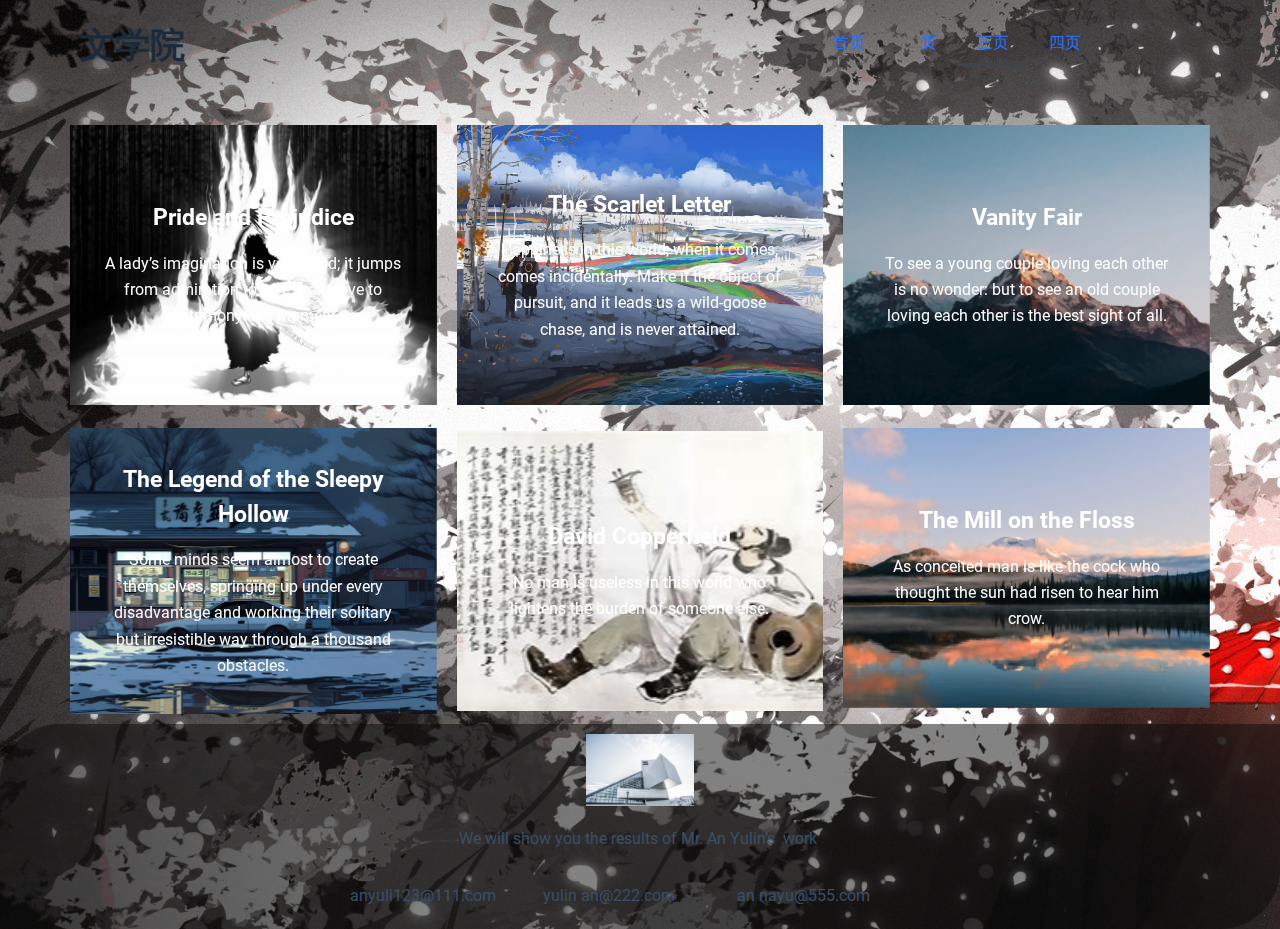
==== commit f8dc74b3: "Add files via upload" ====
--- a/三页.html
+++ b/三页.html
@@ -8,8 +8,8 @@
 
 	<title>三页 &#8211; wordpress网站</title>
 <meta name='robots' content='noindex, nofollow'>
-<link rel="alternate" type="application/rss+xml" title="wordpress网站 &raquo; Feed" href="http://localhost/feed/">
-<link rel="alternate" type="application/rss+xml" title="wordpress网站 &raquo; 评论 Feed" href="http://localhost/comments/feed/">
+<link rel="alternate" type="application/rss+xml" title="wordpress网站 &raquo; Feed" href="http://yy77a.github.io/wangye/feed/">
+<link rel="alternate" type="application/rss+xml" title="wordpress网站 &raquo; 评论 Feed" href="http://yy77a.github.io/wangye/comments/feed/">
 <link rel='stylesheet' id='blocksy-dynamic-global-css' href='static/css/global.css' media='all'>
 <style id='global-styles-inline-css'>
 :root{--wp--preset--aspect-ratio--square: 1;--wp--preset--aspect-ratio--4-3: 4/3;--wp--preset--aspect-ratio--3-4: 3/4;--wp--preset--aspect-ratio--3-2: 3/2;--wp--preset--aspect-ratio--2-3: 2/3;--wp--preset--aspect-ratio--16-9: 16/9;--wp--preset--aspect-ratio--9-16: 9/16;--wp--preset--color--black: #000000;--wp--preset--color--cyan-bluish-gray: #abb8c3;--wp--preset--color--white: #ffffff;--wp--preset--color--pale-pink: #f78da7;--wp--preset--color--vivid-red: #cf2e2e;--wp--preset--color--luminous-vivid-orange: #ff6900;--wp--preset--color--luminous-vivid-amber: #fcb900;--wp--preset--color--light-green-cyan: #7bdcb5;--wp--preset--color--vivid-green-cyan: #00d084;--wp--preset--color--pale-cyan-blue: #8ed1fc;--wp--preset--color--vivid-cyan-blue: #0693e3;--wp--preset--color--vivid-purple: #9b51e0;--wp--preset--color--palette-color-1: var(--theme-palette-color-1, #2872fa);--wp--preset--color--palette-color-2: var(--theme-palette-color-2, #1559ed);--wp--preset--color--palette-color-3: var(--theme-palette-color-3, #3A4F66);--wp--preset--color--palette-color-4: var(--theme-palette-color-4, #192a3d);--wp--preset--color--palette-color-5: var(--theme-palette-color-5, #e1e8ed);--wp--preset--color--palette-color-6: var(--theme-palette-color-6, #f2f5f7);--wp--preset--color--palette-color-7: var(--theme-palette-color-7, #FAFBFC);--wp--preset--color--palette-color-8: var(--theme-palette-color-8, #ffffff);--wp--preset--gradient--vivid-cyan-blue-to-vivid-purple: linear-gradient(135deg,rgba(6,147,227,1) 0%,rgb(155,81,224) 100%);--wp--preset--gradient--light-green-cyan-to-vivid-green-cyan: linear-gradient(135deg,rgb(122,220,180) 0%,rgb(0,208,130) 100%);--wp--preset--gradient--luminous-vivid-amber-to-luminous-vivid-orange: linear-gradient(135deg,rgba(252,185,0,1) 0%,rgba(255,105,0,1) 100%);--wp--preset--gradient--luminous-vivid-orange-to-vivid-red: linear-gradient(135deg,rgba(255,105,0,1) 0%,rgb(207,46,46) 100%);--wp--preset--gradient--very-light-gray-to-cyan-bluish-gray: linear-gradient(135deg,rgb(238,238,238) 0%,rgb(169,184,195) 100%);--wp--preset--gradient--cool-to-warm-spectrum: linear-gradient(135deg,rgb(74,234,220) 0%,rgb(151,120,209) 20%,rgb(207,42,186) 40%,rgb(238,44,130) 60%,rgb(251,105,98) 80%,rgb(254,248,76) 100%);--wp--preset--gradient--blush-light-purple: linear-gradient(135deg,rgb(255,206,236) 0%,rgb(152,150,240) 100%);--wp--preset--gradient--blush-bordeaux: linear-gradient(135deg,rgb(254,205,165) 0%,rgb(254,45,45) 50%,rgb(107,0,62) 100%);--wp--preset--gradient--luminous-dusk: linear-gradient(135deg,rgb(255,203,112) 0%,rgb(199,81,192) 50%,rgb(65,88,208) 100%);--wp--preset--gradient--pale-ocean: linear-gradient(135deg,rgb(255,245,203) 0%,rgb(182,227,212) 50%,rgb(51,167,181) 100%);--wp--preset--gradient--electric-grass: linear-gradient(135deg,rgb(202,248,128) 0%,rgb(113,206,126) 100%);--wp--preset--gradient--midnight: linear-gradient(135deg,rgb(2,3,129) 0%,rgb(40,116,252) 100%);--wp--preset--gradient--juicy-peach: linear-gradient(to right, #ffecd2 0%, #fcb69f 100%);--wp--preset--gradient--young-passion: linear-gradient(to right, #ff8177 0%, #ff867a 0%, #ff8c7f 21%, #f99185 52%, #cf556c 78%, #b12a5b 100%);--wp--preset--gradient--true-sunset: linear-gradient(to right, #fa709a 0%, #fee140 100%);--wp--preset--gradient--morpheus-den: linear-gradient(to top, #30cfd0 0%, #330867 100%);--wp--preset--gradient--plum-plate: linear-gradient(135deg, #667eea 0%, #764ba2 100%);--wp--preset--gradient--aqua-splash: linear-gradient(15deg, #13547a 0%, #80d0c7 100%);--wp--preset--gradient--love-kiss: linear-gradient(to top, #ff0844 0%, #ffb199 100%);--wp--preset--gradient--new-retrowave: linear-gradient(to top, #3b41c5 0%, #a981bb 49%, #ffc8a9 100%);--wp--preset--gradient--plum-bath: linear-gradient(to top, #cc208e 0%, #6713d2 100%);--wp--preset--gradient--high-flight: linear-gradient(to right, #0acffe 0%, #495aff 100%);--wp--preset--gradient--teen-party: linear-gradient(-225deg, #FF057C 0%, #8D0B93 50%, #321575 100%);--wp--preset--gradient--fabled-sunset: linear-gradient(-225deg, #231557 0%, #44107A 29%, #FF1361 67%, #FFF800 100%);--wp--preset--gradient--arielle-smile: radial-gradient(circle 248px at center, #16d9e3 0%, #30c7ec 47%, #46aef7 100%);--wp--preset--gradient--itmeo-branding: linear-gradient(180deg, #2af598 0%, #009efd 100%);--wp--preset--gradient--deep-blue: linear-gradient(to right, #6a11cb 0%, #2575fc 100%);--wp--preset--gradient--strong-bliss: linear-gradient(to right, #f78ca0 0%, #f9748f 19%, #fd868c 60%, #fe9a8b 100%);--wp--preset--gradient--sweet-period: linear-gradient(to top, #3f51b1 0%, #5a55ae 13%, #7b5fac 25%, #8f6aae 38%, #a86aa4 50%, #cc6b8e 62%, #f18271 75%, #f3a469 87%, #f7c978 100%);--wp--preset--gradient--purple-division: linear-gradient(to top, #7028e4 0%, #e5b2ca 100%);--wp--preset--gradient--cold-evening: linear-gradient(to top, #0c3483 0%, #a2b6df 100%, #6b8cce 100%, #a2b6df 100%);--wp--preset--gradient--mountain-rock: linear-gradient(to right, #868f96 0%, #596164 100%);--wp--preset--gradient--desert-hump: linear-gradient(to top, #c79081 0%, #dfa579 100%);--wp--preset--gradient--ethernal-constance: linear-gradient(to top, #09203f 0%, #537895 100%);--wp--preset--gradient--happy-memories: linear-gradient(-60deg, #ff5858 0%, #f09819 100%);--wp--preset--gradient--grown-early: linear-gradient(to top, #0ba360 0%, #3cba92 100%);--wp--preset--gradient--morning-salad: linear-gradient(-225deg, #B7F8DB 0%, #50A7C2 100%);--wp--preset--gradient--night-call: linear-gradient(-225deg, #AC32E4 0%, #7918F2 48%, #4801FF 100%);--wp--preset--gradient--mind-crawl: linear-gradient(-225deg, #473B7B 0%, #3584A7 51%, #30D2BE 100%);--wp--preset--gradient--angel-care: linear-gradient(-225deg, #FFE29F 0%, #FFA99F 48%, #FF719A 100%);--wp--preset--gradient--juicy-cake: linear-gradient(to top, #e14fad 0%, #f9d423 100%);--wp--preset--gradient--rich-metal: linear-gradient(to right, #d7d2cc 0%, #304352 100%);--wp--preset--gradient--mole-hall: linear-gradient(-20deg, #616161 0%, #9bc5c3 100%);--wp--preset--gradient--cloudy-knoxville: linear-gradient(120deg, #fdfbfb 0%, #ebedee 100%);--wp--preset--gradient--soft-grass: linear-gradient(to top, #c1dfc4 0%, #deecdd 100%);--wp--preset--gradient--saint-petersburg: linear-gradient(135deg, #f5f7fa 0%, #c3cfe2 100%);--wp--preset--gradient--everlasting-sky: linear-gradient(135deg, #fdfcfb 0%, #e2d1c3 100%);--wp--preset--gradient--kind-steel: linear-gradient(-20deg, #e9defa 0%, #fbfcdb 100%);--wp--preset--gradient--over-sun: linear-gradient(60deg, #abecd6 0%, #fbed96 100%);--wp--preset--gradient--premium-white: linear-gradient(to top, #d5d4d0 0%, #d5d4d0 1%, #eeeeec 31%, #efeeec 75%, #e9e9e7 100%);--wp--preset--gradient--clean-mirror: linear-gradient(45deg, #93a5cf 0%, #e4efe9 100%);--wp--preset--gradient--wild-apple: linear-gradient(to top, #d299c2 0%, #fef9d7 100%);--wp--preset--gradient--snow-again: linear-gradient(to top, #e6e9f0 0%, #eef1f5 100%);--wp--preset--gradient--confident-cloud: linear-gradient(to top, #dad4ec 0%, #dad4ec 1%, #f3e7e9 100%);--wp--preset--gradient--glass-water: linear-gradient(to top, #dfe9f3 0%, white 100%);--wp--preset--gradient--perfect-white: linear-gradient(-225deg, #E3FDF5 0%, #FFE6FA 100%);--wp--preset--font-size--small: 13px;--wp--preset--font-size--medium: 20px;--wp--preset--font-size--large: clamp(22px, 1.375rem + ((1vw - 3.2px) * 0.625), 30px);--wp--preset--font-size--x-large: clamp(30px, 1.875rem + ((1vw - 3.2px) * 1.563), 50px);--wp--preset--font-size--xx-large: clamp(45px, 2.813rem + ((1vw - 3.2px) * 2.734), 80px);--wp--preset--spacing--20: 0.44rem;--wp--preset--spacing--30: 0.67rem;--wp--preset--spacing--40: 1rem;--wp--preset--spacing--50: 1.5rem;--wp--preset--spacing--60: 2.25rem;--wp--preset--spacing--70: 3.38rem;--wp--preset--spacing--80: 5.06rem;--wp--preset--shadow--natural: 6px 6px 9px rgba(0, 0, 0, 0.2);--wp--preset--shadow--deep: 12px 12px 50px rgba(0, 0, 0, 0.4);--wp--preset--shadow--sharp: 6px 6px 0px rgba(0, 0, 0, 0.2);--wp--preset--shadow--outlined: 6px 6px 0px -3px rgba(255, 255, 255, 1), 6px 6px rgba(0, 0, 0, 1);--wp--preset--shadow--crisp: 6px 6px 0px rgba(0, 0, 0, 1);}:root { --wp--style--global--content-size: var(--theme-block-max-width);--wp--style--global--wide-size: var(--theme-block-wide-max-width); }:where(body) { margin: 0; }.wp-site-blocks > .alignleft { float: left; margin-right: 2em; }.wp-site-blocks > .alignright { float: right; margin-left: 2em; }.wp-site-blocks > .aligncenter { justify-content: center; margin-left: auto; margin-right: auto; }:where(.wp-site-blocks) > * { margin-block-start: var(--theme-content-spacing); margin-block-end: 0; }:where(.wp-site-blocks) > :first-child { margin-block-start: 0; }:where(.wp-site-blocks) > :last-child { margin-block-end: 0; }:root { --wp--style--block-gap: var(--theme-content-spacing); }:root :where(.is-layout-flow) > :first-child{margin-block-start: 0;}:root :where(.is-layout-flow) > :last-child{margin-block-end: 0;}:root :where(.is-layout-flow) > *{margin-block-start: var(--theme-content-spacing);margin-block-end: 0;}:root :where(.is-layout-constrained) > :first-child{margin-block-start: 0;}:root :where(.is-layout-constrained) > :last-child{margin-block-end: 0;}:root :where(.is-layout-constrained) > *{margin-block-start: var(--theme-content-spacing);margin-block-end: 0;}:root :where(.is-layout-flex){gap: var(--theme-content-spacing);}:root :where(.is-layout-grid){gap: var(--theme-content-spacing);}.is-layout-flow > .alignleft{float: left;margin-inline-start: 0;margin-inline-end: 2em;}.is-layout-flow > .alignright{float: right;margin-inline-start: 2em;margin-inline-end: 0;}.is-layout-flow > .aligncenter{margin-left: auto !important;margin-right: auto !important;}.is-layout-constrained > .alignleft{float: left;margin-inline-start: 0;margin-inline-end: 2em;}.is-layout-constrained > .alignright{float: right;margin-inline-start: 2em;margin-inline-end: 0;}.is-layout-constrained > .aligncenter{margin-left: auto !important;margin-right: auto !important;}.is-layout-constrained > :where(:not(.alignleft):not(.alignright):not(.alignfull)){max-width: var(--wp--style--global--content-size);margin-left: auto !important;margin-right: auto !important;}.is-layout-constrained > .alignwide{max-width: var(--wp--style--global--wide-size);}body .is-layout-flex{display: flex;}.is-layout-flex{flex-wrap: wrap;align-items: center;}.is-layout-flex > :is(*, div){margin: 0;}body .is-layout-grid{display: grid;}.is-layout-grid > :is(*, div){margin: 0;}body{padding-top: 0px;padding-right: 0px;padding-bottom: 0px;padding-left: 0px;}.has-black-color{color: var(--wp--preset--color--black) !important;}.has-cyan-bluish-gray-color{color: var(--wp--preset--color--cyan-bluish-gray) !important;}.has-white-color{color: var(--wp--preset--color--white) !important;}.has-pale-pink-color{color: var(--wp--preset--color--pale-pink) !important;}.has-vivid-red-color{color: var(--wp--preset--color--vivid-red) !important;}.has-luminous-vivid-orange-color{color: var(--wp--preset--color--luminous-vivid-orange) !important;}.has-luminous-vivid-amber-color{color: var(--wp--preset--color--luminous-vivid-amber) !important;}.has-light-green-cyan-color{color: var(--wp--preset--color--light-green-cyan) !important;}.has-vivid-green-cyan-color{color: var(--wp--preset--color--vivid-green-cyan) !important;}.has-pale-cyan-blue-color{color: var(--wp--preset--color--pale-cyan-blue) !important;}.has-vivid-cyan-blue-color{color: var(--wp--preset--color--vivid-cyan-blue) !important;}.has-vivid-purple-color{color: var(--wp--preset--color--vivid-purple) !important;}.has-palette-color-1-color{color: var(--wp--preset--color--palette-color-1) !important;}.has-palette-color-2-color{color: var(--wp--preset--color--palette-color-2) !important;}.has-palette-color-3-color{color: var(--wp--preset--color--palette-color-3) !important;}.has-palette-color-4-color{color: var(--wp--preset--color--palette-color-4) !important;}.has-palette-color-5-color{color: var(--wp--preset--color--palette-color-5) !important;}.has-palette-color-6-color{color: var(--wp--preset--color--palette-color-6) !important;}.has-palette-color-7-color{color: var(--wp--preset--color--palette-color-7) !important;}.has-palette-color-8-color{color: var(--wp--preset--color--palette-color-8) !important;}.has-black-background-color{background-color: var(--wp--preset--color--black) !important;}.has-cyan-bluish-gray-background-color{background-color: var(--wp--preset--color--cyan-bluish-gray) !important;}.has-white-background-color{background-color: var(--wp--preset--color--white) !important;}.has-pale-pink-background-color{background-color: var(--wp--preset--color--pale-pink) !important;}.has-vivid-red-background-color{background-color: var(--wp--preset--color--vivid-red) !important;}.has-luminous-vivid-orange-background-color{background-color: var(--wp--preset--color--luminous-vivid-orange) !important;}.has-luminous-vivid-amber-background-color{background-color: var(--wp--preset--color--luminous-vivid-amber) !important;}.has-light-green-cyan-background-color{background-color: var(--wp--preset--color--light-green-cyan) !important;}.has-vivid-green-cyan-background-color{background-color: var(--wp--preset--color--vivid-green-cyan) !important;}.has-pale-cyan-blue-background-color{background-color: var(--wp--preset--color--pale-cyan-blue) !important;}.has-vivid-cyan-blue-background-color{background-color: var(--wp--preset--color--vivid-cyan-blue) !important;}.has-vivid-purple-background-color{background-color: var(--wp--preset--color--vivid-purple) !important;}.has-palette-color-1-background-color{background-color: var(--wp--preset--color--palette-color-1) !important;}.has-palette-color-2-background-color{background-color: var(--wp--preset--color--palette-color-2) !important;}.has-palette-color-3-background-color{background-color: var(--wp--preset--color--palette-color-3) !important;}.has-palette-color-4-background-color{background-color: var(--wp--preset--color--palette-color-4) !important;}.has-palette-color-5-background-color{background-color: var(--wp--preset--color--palette-color-5) !important;}.has-palette-color-6-background-color{background-color: var(--wp--preset--color--palette-color-6) !important;}.has-palette-color-7-background-color{background-color: var(--wp--preset--color--palette-color-7) !important;}.has-palette-color-8-background-color{background-color: var(--wp--preset--color--palette-color-8) !important;}.has-black-border-color{border-color: var(--wp--preset--color--black) !important;}.has-cyan-bluish-gray-border-color{border-color: var(--wp--preset--color--cyan-bluish-gray) !important;}.has-white-border-color{border-color: var(--wp--preset--color--white) !important;}.has-pale-pink-border-color{border-color: var(--wp--preset--color--pale-pink) !important;}.has-vivid-red-border-color{border-color: var(--wp--preset--color--vivid-red) !important;}.has-luminous-vivid-orange-border-color{border-color: var(--wp--preset--color--luminous-vivid-orange) !important;}.has-luminous-vivid-amber-border-color{border-color: var(--wp--preset--color--luminous-vivid-amber) !important;}.has-light-green-cyan-border-color{border-color: var(--wp--preset--color--light-green-cyan) !important;}.has-vivid-green-cyan-border-color{border-color: var(--wp--preset--color--vivid-green-cyan) !important;}.has-pale-cyan-blue-border-color{border-color: var(--wp--preset--color--pale-cyan-blue) !important;}.has-vivid-cyan-blue-border-color{border-color: var(--wp--preset--color--vivid-cyan-blue) !important;}.has-vivid-purple-border-color{border-color: var(--wp--preset--color--vivid-purple) !important;}.has-palette-color-1-border-color{border-color: var(--wp--preset--color--palette-color-1) !important;}.has-palette-color-2-border-color{border-color: var(--wp--preset--color--palette-color-2) !important;}.has-palette-color-3-border-color{border-color: var(--wp--preset--color--palette-color-3) !important;}.has-palette-color-4-border-color{border-color: var(--wp--preset--color--palette-color-4) !important;}.has-palette-color-5-border-color{border-color: var(--wp--preset--color--palette-color-5) !important;}.has-palette-color-6-border-color{border-color: var(--wp--preset--color--palette-color-6) !important;}.has-palette-color-7-border-color{border-color: var(--wp--preset--color--palette-color-7) !important;}.has-palette-color-8-border-color{border-color: var(--wp--preset--color--palette-color-8) !important;}.has-vivid-cyan-blue-to-vivid-purple-gradient-background{background: var(--wp--preset--gradient--vivid-cyan-blue-to-vivid-purple) !important;}.has-light-green-cyan-to-vivid-green-cyan-gradient-background{background: var(--wp--preset--gradient--light-green-cyan-to-vivid-green-cyan) !important;}.has-luminous-vivid-amber-to-luminous-vivid-orange-gradient-background{background: var(--wp--preset--gradient--luminous-vivid-amber-to-luminous-vivid-orange) !important;}.has-luminous-vivid-orange-to-vivid-red-gradient-background{background: var(--wp--preset--gradient--luminous-vivid-orange-to-vivid-red) !important;}.has-very-light-gray-to-cyan-bluish-gray-gradient-background{background: var(--wp--preset--gradient--very-light-gray-to-cyan-bluish-gray) !important;}.has-cool-to-warm-spectrum-gradient-background{background: var(--wp--preset--gradient--cool-to-warm-spectrum) !important;}.has-blush-light-purple-gradient-background{background: var(--wp--preset--gradient--blush-light-purple) !important;}.has-blush-bordeaux-gradient-background{background: var(--wp--preset--gradient--blush-bordeaux) !important;}.has-luminous-dusk-gradient-background{background: var(--wp--preset--gradient--luminous-dusk) !important;}.has-pale-ocean-gradient-background{background: var(--wp--preset--gradient--pale-ocean) !important;}.has-electric-grass-gradient-background{background: var(--wp--preset--gradient--electric-grass) !important;}.has-midnight-gradient-background{background: var(--wp--preset--gradient--midnight) !important;}.has-juicy-peach-gradient-background{background: var(--wp--preset--gradient--juicy-peach) !important;}.has-young-passion-gradient-background{background: var(--wp--preset--gradient--young-passion) !important;}.has-true-sunset-gradient-background{background: var(--wp--preset--gradient--true-sunset) !important;}.has-morpheus-den-gradient-background{background: var(--wp--preset--gradient--morpheus-den) !important;}.has-plum-plate-gradient-background{background: var(--wp--preset--gradient--plum-plate) !important;}.has-aqua-splash-gradient-background{background: var(--wp--preset--gradient--aqua-splash) !important;}.has-love-kiss-gradient-background{background: var(--wp--preset--gradient--love-kiss) !important;}.has-new-retrowave-gradient-background{background: var(--wp--preset--gradient--new-retrowave) !important;}.has-plum-bath-gradient-background{background: var(--wp--preset--gradient--plum-bath) !important;}.has-high-flight-gradient-background{background: var(--wp--preset--gradient--high-flight) !important;}.has-teen-party-gradient-background{background: var(--wp--preset--gradient--teen-party) !important;}.has-fabled-sunset-gradient-background{background: var(--wp--preset--gradient--fabled-sunset) !important;}.has-arielle-smile-gradient-background{background: var(--wp--preset--gradient--arielle-smile) !important;}.has-itmeo-branding-gradient-background{background: var(--wp--preset--gradient--itmeo-branding) !important;}.has-deep-blue-gradient-background{background: var(--wp--preset--gradient--deep-blue) !important;}.has-strong-bliss-gradient-background{background: var(--wp--preset--gradient--strong-bliss) !important;}.has-sweet-period-gradient-background{background: var(--wp--preset--gradient--sweet-period) !important;}.has-purple-division-gradient-background{background: var(--wp--preset--gradient--purple-division) !important;}.has-cold-evening-gradient-background{background: var(--wp--preset--gradient--cold-evening) !important;}.has-mountain-rock-gradient-background{background: var(--wp--preset--gradient--mountain-rock) !important;}.has-desert-hump-gradient-background{background: var(--wp--preset--gradient--desert-hump) !important;}.has-ethernal-constance-gradient-background{background: var(--wp--preset--gradient--ethernal-constance) !important;}.has-happy-memories-gradient-background{background: var(--wp--preset--gradient--happy-memories) !important;}.has-grown-early-gradient-background{background: var(--wp--preset--gradient--grown-early) !important;}.has-morning-salad-gradient-background{background: var(--wp--preset--gradient--morning-salad) !important;}.has-night-call-gradient-background{background: var(--wp--preset--gradient--night-call) !important;}.has-mind-crawl-gradient-background{background: var(--wp--preset--gradient--mind-crawl) !important;}.has-angel-care-gradient-background{background: var(--wp--preset--gradient--angel-care) !important;}.has-juicy-cake-gradient-background{background: var(--wp--preset--gradient--juicy-cake) !important;}.has-rich-metal-gradient-background{background: var(--wp--preset--gradient--rich-metal) !important;}.has-mole-hall-gradient-background{background: var(--wp--preset--gradient--mole-hall) !important;}.has-cloudy-knoxville-gradient-background{background: var(--wp--preset--gradient--cloudy-knoxville) !important;}.has-soft-grass-gradient-background{background: var(--wp--preset--gradient--soft-grass) !important;}.has-saint-petersburg-gradient-background{background: var(--wp--preset--gradient--saint-petersburg) !important;}.has-everlasting-sky-gradient-background{background: var(--wp--preset--gradient--everlasting-sky) !important;}.has-kind-steel-gradient-background{background: var(--wp--preset--gradient--kind-steel) !important;}.has-over-sun-gradient-background{background: var(--wp--preset--gradient--over-sun) !important;}.has-premium-white-gradient-background{background: var(--wp--preset--gradient--premium-white) !important;}.has-clean-mirror-gradient-background{background: var(--wp--preset--gradient--clean-mirror) !important;}.has-wild-apple-gradient-background{background: var(--wp--preset--gradient--wild-apple) !important;}.has-snow-again-gradient-background{background: var(--wp--preset--gradient--snow-again) !important;}.has-confident-cloud-gradient-background{background: var(--wp--preset--gradient--confident-cloud) !important;}.has-glass-water-gradient-background{background: var(--wp--preset--gradient--glass-water) !important;}.has-perfect-white-gradient-background{background: var(--wp--preset--gradient--perfect-white) !important;}.has-small-font-size{font-size: var(--wp--preset--font-size--small) !important;}.has-medium-font-size{font-size: var(--wp--preset--font-size--medium) !important;}.has-large-font-size{font-size: var(--wp--preset--font-size--large) !important;}.has-x-large-font-size{font-size: var(--wp--preset--font-size--x-large) !important;}.has-xx-large-font-size{font-size: var(--wp--preset--font-size--xx-large) !important;}
@@ -33,12 +33,12 @@
 <link rel='stylesheet' id='google-fonts-1-css' href='static/css/[base64].css.css' media='all'>
 <link rel="preconnect" href="https://fonts.gstatic.com/" crossorigin><script src="static/js/jquery.min.js" id="jquery-core-js"></script>
 <script src="static/js/jquery-migrate.min.js" id="jquery-migrate-js"></script>
-<link rel="https://api.w.org/" href="http://localhost/wp-json/"><link rel="alternate" title="JSON" type="application/json" href="http://localhost/wp-json/wp/v2/pages/127"><link rel="EditURI" type="application/rsd+xml" title="RSD" href="http://localhost/xmlrpc.php?rsd">
+<link rel="https://api.w.org/" href="http://yy77a.github.io/wangye/wp-json/"><link rel="alternate" title="JSON" type="application/json" href="http://yy77a.github.io/wangye/wp-json/wp/v2/pages/127"><link rel="EditURI" type="application/rsd+xml" title="RSD" href="http://yy77a.github.io/wangye/xmlrpc.php?rsd">
 <meta name="generator" content="WordPress 6.6.2">
-<link rel="canonical" href="http://localhost/%e4%b8%89%e9%a1%b5/">
-<link rel='shortlink' href='http://localhost/?p=127'>
-<link rel="alternate" title="oEmbed (JSON)" type="application/json+oembed" href="http://localhost/wp-json/oembed/1.0/embed?url=http%3A%2F%2Flocalhost%2F%25e4%25b8%2589%25e9%25a1%25b5%2F">
-<link rel="alternate" title="oEmbed (XML)" type="text/xml+oembed" href="http://localhost/wp-json/oembed/1.0/embed?url=http%3A%2F%2Flocalhost%2F%25e4%25b8%2589%25e9%25a1%25b5%2F&#038;format=xml">
+<link rel="canonical" href="http://yy77a.github.io/wangye/%e4%b8%89%e9%a1%b5/">
+<link rel='shortlink' href='http://yy77a.github.io/wangye/?p=127'>
+<link rel="alternate" title="oEmbed (JSON)" type="application/json+oembed" href="http://yy77a.github.io/wangye/wp-json/oembed/1.0/embed?url=http%3A%2F%2Fyy77a.github.io/wangye%2F%25e4%25b8%2589%25e9%25a1%25b5%2F">
+<link rel="alternate" title="oEmbed (XML)" type="text/xml+oembed" href="http://yy77a.github.io/wangye/wp-json/oembed/1.0/embed?url=http%3A%2F%2Fyy77a.github.io/wangye%2F%25e4%25b8%2589%25e9%25a1%25b5%2F&#038;format=xml">
 <noscript><link rel='stylesheet' href='static/css/no-scripts.min.css' type='text/css'></noscript>
 <meta name="generator" content="Elementor 3.24.7; features: e_font_icon_svg, additional_custom_breakpoints, e_optimized_control_loading, e_element_cache; settings: css_print_method-external, google_font-enabled, font_display-swap">
 			<style>
@@ -236,7 +236,7 @@
 					<div class="e-con-inner">
 				<div class="elementor-element elementor-element-41c0424 elementor-widget elementor-widget-image" data-id="41c0424" data-element_type="widget" data-widget_type="image.default">
 				<div class="elementor-widget-container">
-													<img width="1024" height="683" src="static/picture/QdAAasrZhdk-1024x683.jpg" class="attachment-large size-large wp-image-38" alt="" srcset="static/picture/QdAAasrZhdk-1024x683.jpg 1024w, static/picture/QdAAasrZhdk-1024x683.jpg 300w, static/picture/QdAAasrZhdk-1024x683.jpg 768w, hstatic/picture/QdAAasrZhdk-1024x683.jpg 1440w" sizes="(max-width: 1024px) 100vw, 1024px">													</div>
+													<img width="1024" height="683" src="static/picture/QdAAasrZhdk-1024x683.jpg" class="attachment-large size-large wp-image-38" alt="" srcset="static/picture/QdAAasrZhdk-1024x683.jpg 1024w, static/picture/QdAAasrZhdk-1024x683.jpg 300w, static/picture/QdAAasrZhdk-1024x683.jpg 768w, static/picture/QdAAasrZhdk-1024x683.jpg 1440w" sizes="(max-width: 1024px) 100vw, 1024px">													</div>
 				</div>
 				<div class="elementor-element elementor-element-21c1d18 elementor-widget elementor-widget-text-editor" data-id="21c1d18" data-element_type="widget" data-widget_type="text-editor.default">
 				<div class="elementor-widget-container">
@@ -289,7 +289,7 @@
 			</script>
 			<script src="static/js/jquery.smartmenus.min.js" id="smartmenus-js"></script>
 <script id="ct-scripts-js-extra">
-var ct_localizations = {"ajax_url":"http:\/\/localhost\/wp-admin\/admin-ajax.php","public_url":"http:\/\/localhost\/wp-content\/themes\/blocksy\/static\/bundle\/","rest_url":"http:\/\/localhost\/wp-json\/","search_url":"http:\/\/localhost\/search\/QUERY_STRING\/","show_more_text":"\u663e\u793a\u66f4\u591a","more_text":"\u66f4\u591a","search_live_results":"\u641c\u7d22\u7ed3\u679c","search_live_no_results":"\u65e0\u7ed3\u679c","search_live_no_result":"\u65e0\u7ed3\u679c","search_live_one_result":"\u627e\u5230 %s \u4e2a\u7ed3\u679c\uff0c\u8bf7\u6309 Tab \u952e\u9009\u62e9\u3002","search_live_many_results":"\u627e\u5230 %s \u4e2a\u7ed3\u679c\uff0c\u8bf7\u6309 Tab \u952e\u9009\u62e9\u3002","clipboard_copied":"Copied!","clipboard_failed":"Failed to Copy","expand_submenu":"\u5c55\u5f00\u4e0b\u62c9\u83dc\u5355","collapse_submenu":"\u6298\u53e0\u4e0b\u62c9\u83dc\u5355","dynamic_js_chunks":[{"id":"blocksy_sticky_header","selector":"header [data-sticky]","url":"http:\/\/localhost\/wp-content\/plugins\/blocksy-companion\/static\/bundle\/sticky.js?ver=2.0.73"}],"dynamic_styles":{"lazy_load":"http:\/\/localhost\/wp-content\/themes\/blocksy\/static\/bundle\/non-critical-styles.min.css?ver=2.0.73","search_lazy":"http:\/\/localhost\/wp-content\/themes\/blocksy\/static\/bundle\/non-critical-search-styles.min.css?ver=2.0.73","back_to_top":"http:\/\/localhost\/wp-content\/themes\/blocksy\/static\/bundle\/back-to-top.min.css?ver=2.0.73"},"dynamic_styles_selectors":[{"selector":".ct-header-cart, #woo-cart-panel","url":"http:\/\/localhost\/wp-content\/themes\/blocksy\/static\/bundle\/cart-header-element-lazy.min.css?ver=2.0.73"},{"selector":".flexy","url":"http:\/\/localhost\/wp-content\/themes\/blocksy\/static\/bundle\/flexy.min.css?ver=2.0.73"},{"selector":"#account-modal","url":"http:\/\/localhost\/wp-content\/plugins\/blocksy-companion\/static\/bundle\/header-account-modal-lazy.min.css?ver=2.0.73"},{"selector":".ct-header-account","url":"http:\/\/localhost\/wp-content\/plugins\/blocksy-companion\/static\/bundle\/header-account-dropdown-lazy.min.css?ver=2.0.73"}]};
+var ct_localizations = {"ajax_url":"http:\/\/yy77a.github.io/wangye\/wp-admin\/admin-ajax.php","public_url":"http:\/\/yy77a.github.io/wangye\/wp-content\/themes\/blocksy\/static\/bundle\/","rest_url":"http:\/\/yy77a.github.io/wangye\/wp-json\/","search_url":"http:\/\/yy77a.github.io/wangye\/search\/QUERY_STRING\/","show_more_text":"\u663e\u793a\u66f4\u591a","more_text":"\u66f4\u591a","search_live_results":"\u641c\u7d22\u7ed3\u679c","search_live_no_results":"\u65e0\u7ed3\u679c","search_live_no_result":"\u65e0\u7ed3\u679c","search_live_one_result":"\u627e\u5230 %s \u4e2a\u7ed3\u679c\uff0c\u8bf7\u6309 Tab \u952e\u9009\u62e9\u3002","search_live_many_results":"\u627e\u5230 %s \u4e2a\u7ed3\u679c\uff0c\u8bf7\u6309 Tab \u952e\u9009\u62e9\u3002","clipboard_copied":"Copied!","clipboard_failed":"Failed to Copy","expand_submenu":"\u5c55\u5f00\u4e0b\u62c9\u83dc\u5355","collapse_submenu":"\u6298\u53e0\u4e0b\u62c9\u83dc\u5355","dynamic_js_chunks":[{"id":"blocksy_sticky_header","selector":"header [data-sticky]","url":"http:\/\/yy77a.github.io/wangye\/wp-content\/plugins\/blocksy-companion\/static\/bundle\/sticky.js?ver=2.0.73"}],"dynamic_styles":{"lazy_load":"http:\/\/yy77a.github.io/wangye\/wp-content\/themes\/blocksy\/static\/bundle\/non-critical-styles.min.css?ver=2.0.73","search_lazy":"http:\/\/yy77a.github.io/wangye\/wp-content\/themes\/blocksy\/static\/bundle\/non-critical-search-styles.min.css?ver=2.0.73","back_to_top":"http:\/\/yy77a.github.io/wangye\/wp-content\/themes\/blocksy\/static\/bundle\/back-to-top.min.css?ver=2.0.73"},"dynamic_styles_selectors":[{"selector":".ct-header-cart, #woo-cart-panel","url":"http:\/\/yy77a.github.io/wangye\/wp-content\/themes\/blocksy\/static\/bundle\/cart-header-element-lazy.min.css?ver=2.0.73"},{"selector":".flexy","url":"http:\/\/yy77a.github.io/wangye\/wp-content\/themes\/blocksy\/static\/bundle\/flexy.min.css?ver=2.0.73"},{"selector":"#account-modal","url":"http:\/\/yy77a.github.io/wangye\/wp-content\/plugins\/blocksy-companion\/static\/bundle\/header-account-modal-lazy.min.css?ver=2.0.73"},{"selector":".ct-header-account","url":"http:\/\/yy77a.github.io/wangye\/wp-content\/plugins\/blocksy-companion\/static\/bundle\/header-account-dropdown-lazy.min.css?ver=2.0.73"}]};
 </script>
 <script src="static/js/main.js" id="ct-scripts-js"></script>
 <script src="static/js/webpack-pro.runtime.min.js" id="elementor-pro-webpack-runtime-js"></script>
@@ -301,12 +301,12 @@
 wp.i18n.setLocaleData( { 'text direction\u0004ltr': [ 'ltr' ] } );
 </script>
 <script id="elementor-pro-frontend-js-before">
-var ElementorProFrontendConfig = {"ajaxurl":"http:\/\/localhost\/wp-admin\/admin-ajax.php","nonce":"3d584438cd","urls":{"assets":"http:\/\/localhost\/wp-content\/plugins\/pro-elements\/assets\/","rest":"http:\/\/localhost\/wp-json\/"},"settings":{"lazy_load_background_images":true},"shareButtonsNetworks":{"facebook":{"title":"Facebook","has_counter":true},"twitter":{"title":"Twitter"},"linkedin":{"title":"LinkedIn","has_counter":true},"pinterest":{"title":"Pinterest","has_counter":true},"reddit":{"title":"Reddit","has_counter":true},"vk":{"title":"VK","has_counter":true},"odnoklassniki":{"title":"OK","has_counter":true},"tumblr":{"title":"Tumblr"},"digg":{"title":"Digg"},"skype":{"title":"Skype"},"stumbleupon":{"title":"StumbleUpon","has_counter":true},"mix":{"title":"Mix"},"telegram":{"title":"Telegram"},"pocket":{"title":"Pocket","has_counter":true},"xing":{"title":"XING","has_counter":true},"whatsapp":{"title":"WhatsApp"},"email":{"title":"Email"},"print":{"title":"Print"},"x-twitter":{"title":"X"},"threads":{"title":"Threads"}},"facebook_sdk":{"lang":"zh_CN","app_id":""},"lottie":{"defaultAnimationUrl":"http:\/\/localhost\/wp-content\/plugins\/pro-elements\/modules\/lottie\/assets\/animations\/default.json"}};
+var ElementorProFrontendConfig = {"ajaxurl":"http:\/\/yy77a.github.io/wangye\/wp-admin\/admin-ajax.php","nonce":"3d584438cd","urls":{"assets":"http:\/\/yy77a.github.io/wangye\/wp-content\/plugins\/pro-elements\/assets\/","rest":"http:\/\/yy77a.github.io/wangye\/wp-json\/"},"settings":{"lazy_load_background_images":true},"shareButtonsNetworks":{"facebook":{"title":"Facebook","has_counter":true},"twitter":{"title":"Twitter"},"linkedin":{"title":"LinkedIn","has_counter":true},"pinterest":{"title":"Pinterest","has_counter":true},"reddit":{"title":"Reddit","has_counter":true},"vk":{"title":"VK","has_counter":true},"odnoklassniki":{"title":"OK","has_counter":true},"tumblr":{"title":"Tumblr"},"digg":{"title":"Digg"},"skype":{"title":"Skype"},"stumbleupon":{"title":"StumbleUpon","has_counter":true},"mix":{"title":"Mix"},"telegram":{"title":"Telegram"},"pocket":{"title":"Pocket","has_counter":true},"xing":{"title":"XING","has_counter":true},"whatsapp":{"title":"WhatsApp"},"email":{"title":"Email"},"print":{"title":"Print"},"x-twitter":{"title":"X"},"threads":{"title":"Threads"}},"facebook_sdk":{"lang":"zh_CN","app_id":""},"lottie":{"defaultAnimationUrl":"http:\/\/yy77a.github.io/wangye\/wp-content\/plugins\/pro-elements\/modules\/lottie\/assets\/animations\/default.json"}};
 </script>
 <script src="static/js/frontend.min-3.24.4.js" id="elementor-pro-frontend-js"></script>
 <script src="static/js/core.min.js" id="jquery-ui-core-js"></script>
 <script id="elementor-frontend-js-before">
-var elementorFrontendConfig = {"environmentMode":{"edit":false,"wpPreview":false,"isScriptDebug":false},"i18n":{"shareOnFacebook":"\u5728\u8138\u4e66\u4e0a\u5206\u4eab","shareOnTwitter":"\u5206\u4eab\u5230Twitter","pinIt":"\u9489\u4f4f","download":"\u4e0b\u8f7d","downloadImage":"\u4e0b\u8f7d\u56fe\u7247","fullscreen":"\u5168\u5c4f","zoom":"\u7f29\u653e","share":"\u5206\u4eab","playVideo":"\u64ad\u653e\u89c6\u9891","previous":"\u4e0a\u4e00\u9875","next":"\u4e0b\u4e00\u9875","close":"\u5173\u95ed","a11yCarouselWrapperAriaLabel":"\u5e7b\u706f\u7247 | \u6c34\u5e73\u6eda\u52a8\uff1a\u5de6\u7bad\u5934\u548c\u53f3\u7bad\u5934","a11yCarouselPrevSlideMessage":"\u4e0a\u4e00\u5f20\u5e7b\u706f\u7247","a11yCarouselNextSlideMessage":"\u4e0b\u4e00\u5f20\u5e7b\u706f\u7247","a11yCarouselFirstSlideMessage":"\u8fd9\u662f\u7b2c\u4e00\u5f20\u5e7b\u706f\u7247","a11yCarouselLastSlideMessage":"\u8fd9\u662f\u6700\u540e\u4e00\u5f20\u5e7b\u706f\u7247","a11yCarouselPaginationBulletMessage":"\u8f6c\u5230\u5e7b\u706f\u7247"},"is_rtl":false,"breakpoints":{"xs":0,"sm":480,"md":768,"lg":1025,"xl":1440,"xxl":1600},"responsive":{"breakpoints":{"mobile":{"label":"\u624b\u673a\u7eb5\u5411","value":767,"default_value":767,"direction":"max","is_enabled":true},"mobile_extra":{"label":"\u624b\u673a\u6a2a\u5411","value":880,"default_value":880,"direction":"max","is_enabled":false},"tablet":{"label":"\u5e73\u677f\u7535\u8111\u7eb5\u5411","value":1024,"default_value":1024,"direction":"max","is_enabled":true},"tablet_extra":{"label":"\u5e73\u677f\u7535\u8111\u6a2a\u5411","value":1200,"default_value":1200,"direction":"max","is_enabled":false},"laptop":{"label":"\u7b14\u8bb0\u672c\u7535\u8111","value":1366,"default_value":1366,"direction":"max","is_enabled":false},"widescreen":{"label":"\u5168\u5bbd\u5c4f","value":2400,"default_value":2400,"direction":"min","is_enabled":false}},"hasCustomBreakpoints":false},"version":"3.24.7","is_static":false,"experimentalFeatures":{"e_font_icon_svg":true,"additional_custom_breakpoints":true,"container":true,"container_grid":true,"e_swiper_latest":true,"e_nested_atomic_repeaters":true,"e_optimized_control_loading":true,"e_onboarding":true,"theme_builder_v2":true,"home_screen":true,"ai-layout":true,"nested-elements":true,"editor_v2":true,"e_element_cache":true,"link-in-bio":true,"floating-buttons":true,"display-conditions":true,"form-submissions":true},"urls":{"assets":"http:\/\/localhost\/wp-content\/plugins\/elementor\/assets\/","ajaxurl":"http:\/\/localhost\/wp-admin\/admin-ajax.php","uploadUrl":"http:\/\/localhost\/wp-content\/uploads"},"nonces":{"floatingButtonsClickTracking":"9bc5958d26"},"swiperClass":"swiper","settings":{"page":[],"editorPreferences":[]},"kit":{"active_breakpoints":["viewport_mobile","viewport_tablet"],"global_image_lightbox":"yes","lightbox_enable_counter":"yes","lightbox_enable_fullscreen":"yes","lightbox_enable_zoom":"yes","lightbox_enable_share":"yes","lightbox_title_src":"title","lightbox_description_src":"description"},"post":{"id":127,"title":"%E4%B8%89%E9%A1%B5%20%E2%80%93%20wordpress%E7%BD%91%E7%AB%99","excerpt":"","featuredImage":"http:\/\/localhost\/wp-content\/uploads\/2024\/10\/\u3010\u54f2\u98ce\u58c1\u7eb8\u30112024-10-19-20_33_18-1024x658.jpg"}};
+var elementorFrontendConfig = {"environmentMode":{"edit":false,"wpPreview":false,"isScriptDebug":false},"i18n":{"shareOnFacebook":"\u5728\u8138\u4e66\u4e0a\u5206\u4eab","shareOnTwitter":"\u5206\u4eab\u5230Twitter","pinIt":"\u9489\u4f4f","download":"\u4e0b\u8f7d","downloadImage":"\u4e0b\u8f7d\u56fe\u7247","fullscreen":"\u5168\u5c4f","zoom":"\u7f29\u653e","share":"\u5206\u4eab","playVideo":"\u64ad\u653e\u89c6\u9891","previous":"\u4e0a\u4e00\u9875","next":"\u4e0b\u4e00\u9875","close":"\u5173\u95ed","a11yCarouselWrapperAriaLabel":"\u5e7b\u706f\u7247 | \u6c34\u5e73\u6eda\u52a8\uff1a\u5de6\u7bad\u5934\u548c\u53f3\u7bad\u5934","a11yCarouselPrevSlideMessage":"\u4e0a\u4e00\u5f20\u5e7b\u706f\u7247","a11yCarouselNextSlideMessage":"\u4e0b\u4e00\u5f20\u5e7b\u706f\u7247","a11yCarouselFirstSlideMessage":"\u8fd9\u662f\u7b2c\u4e00\u5f20\u5e7b\u706f\u7247","a11yCarouselLastSlideMessage":"\u8fd9\u662f\u6700\u540e\u4e00\u5f20\u5e7b\u706f\u7247","a11yCarouselPaginationBulletMessage":"\u8f6c\u5230\u5e7b\u706f\u7247"},"is_rtl":false,"breakpoints":{"xs":0,"sm":480,"md":768,"lg":1025,"xl":1440,"xxl":1600},"responsive":{"breakpoints":{"mobile":{"label":"\u624b\u673a\u7eb5\u5411","value":767,"default_value":767,"direction":"max","is_enabled":true},"mobile_extra":{"label":"\u624b\u673a\u6a2a\u5411","value":880,"default_value":880,"direction":"max","is_enabled":false},"tablet":{"label":"\u5e73\u677f\u7535\u8111\u7eb5\u5411","value":1024,"default_value":1024,"direction":"max","is_enabled":true},"tablet_extra":{"label":"\u5e73\u677f\u7535\u8111\u6a2a\u5411","value":1200,"default_value":1200,"direction":"max","is_enabled":false},"laptop":{"label":"\u7b14\u8bb0\u672c\u7535\u8111","value":1366,"default_value":1366,"direction":"max","is_enabled":false},"widescreen":{"label":"\u5168\u5bbd\u5c4f","value":2400,"default_value":2400,"direction":"min","is_enabled":false}},"hasCustomBreakpoints":false},"version":"3.24.7","is_static":false,"experimentalFeatures":{"e_font_icon_svg":true,"additional_custom_breakpoints":true,"container":true,"container_grid":true,"e_swiper_latest":true,"e_nested_atomic_repeaters":true,"e_optimized_control_loading":true,"e_onboarding":true,"theme_builder_v2":true,"home_screen":true,"ai-layout":true,"nested-elements":true,"editor_v2":true,"e_element_cache":true,"link-in-bio":true,"floating-buttons":true,"display-conditions":true,"form-submissions":true},"urls":{"assets":"http:\/\/yy77a.github.io/wangye\/wp-content\/plugins\/elementor\/assets\/","ajaxurl":"http:\/\/yy77a.github.io/wangye\/wp-admin\/admin-ajax.php","uploadUrl":"http:\/\/yy77a.github.io/wangye\/wp-content\/uploads"},"nonces":{"floatingButtonsClickTracking":"9bc5958d26"},"swiperClass":"swiper","settings":{"page":[],"editorPreferences":[]},"kit":{"active_breakpoints":["viewport_mobile","viewport_tablet"],"global_image_lightbox":"yes","lightbox_enable_counter":"yes","lightbox_enable_fullscreen":"yes","lightbox_enable_zoom":"yes","lightbox_enable_share":"yes","lightbox_title_src":"title","lightbox_description_src":"description"},"post":{"id":127,"title":"%E4%B8%89%E9%A1%B5%20%E2%80%93%20wordpress%E7%BD%91%E7%AB%99","excerpt":"","featuredImage":"http:\/\/yy77a.github.io/wangye\/wp-content\/uploads\/2024\/10\/\u3010\u54f2\u98ce\u58c1\u7eb8\u30112024-10-19-20_33_18-1024x658.jpg"}};
 </script>
 <script src="static/js/frontend.min-3.24.7.js" id="elementor-frontend-js"></script>
 <script src="static/js/elements-handlers.min.js" id="pro-elements-handlers-js"></script>
--- a/static/css/global.css
+++ b/static/css/global.css
@@ -0,0 +1 @@
+[data-header*="type-1"] .ct-header [data-id="logo"] .site-logo-container {--logo-max-height:50px;} [data-header*="type-1"] .ct-header [data-id="logo"] .site-title {--theme-font-weight:700;--theme-font-size:25px;--theme-line-height:1.5;--theme-link-initial-color:var(--theme-palette-color-4);} [data-header*="type-1"] .ct-header [data-id="menu"] > ul > li > a {--theme-font-weight:700;--theme-text-transform:uppercase;--theme-font-size:12px;--theme-line-height:1.3;--theme-link-initial-color:var(--theme-text-color);} [data-header*="type-1"] .ct-header [data-id="menu"] .sub-menu .ct-menu-link {--theme-link-initial-color:var(--theme-palette-color-8);--theme-font-weight:500;--theme-font-size:12px;} [data-header*="type-1"] .ct-header [data-id="menu"] .sub-menu {--dropdown-divider:1px dashed rgba(255, 255, 255, 0.1);--theme-box-shadow:0px 10px 20px rgba(41, 51, 61, 0.1);--theme-border-radius:0px 0px 2px 2px;} [data-header*="type-1"] .ct-header [data-row*="middle"] {--height:120px;background-color:var(--theme-palette-color-8);background-image:none;--theme-border-top:none;--theme-border-bottom:none;--theme-box-shadow:none;} [data-header*="type-1"] .ct-header [data-row*="middle"] > div {--theme-border-top:none;--theme-border-bottom:none;} [data-header*="type-1"] [data-id="mobile-menu"] {--theme-font-weight:700;--theme-font-size:20px;--theme-link-initial-color:#ffffff;--mobile-menu-divider:none;} [data-header*="type-1"] #offcanvas {--theme-box-shadow:0px 0px 70px rgba(0, 0, 0, 0.35);--side-panel-width:500px;} [data-header*="type-1"] #offcanvas .ct-panel-inner {background-color:rgba(18, 21, 25, 0.98);} [data-header*="type-1"] [data-id="search"] .ct-label {--theme-font-weight:600;--theme-text-transform:uppercase;--theme-font-size:12px;} [data-header*="type-1"] #search-modal .ct-search-results {--theme-font-weight:500;--theme-font-size:14px;--theme-line-height:1.4;} [data-header*="type-1"] #search-modal .ct-search-form {--theme-link-initial-color:#ffffff;--theme-form-text-initial-color:#ffffff;--theme-form-text-focus-color:#ffffff;--theme-form-field-border-initial-color:rgba(255, 255, 255, 0.2);--theme-button-text-initial-color:rgba(255, 255, 255, 0.7);--theme-button-text-hover-color:#ffffff;--theme-button-background-initial-color:var(--theme-palette-color-1);--theme-button-background-hover-color:var(--theme-palette-color-1);} [data-header*="type-1"] #search-modal {background-color:rgba(18, 21, 25, 0.98);} [data-header*="type-1"] [data-id="trigger"] {--theme-icon-size:18px;--toggle-button-radius:3px;} [data-header*="type-1"] [data-id="trigger"]:not([data-design="simple"]) {--toggle-button-padding:10px;} [data-header*="type-1"] [data-id="trigger"] .ct-label {--theme-font-weight:600;--theme-text-transform:uppercase;--theme-font-size:12px;} [data-header*="type-1"] {--header-height:120px;} [data-header*="type-1"] .ct-header {background-image:none;} [data-footer*="type-1"] .ct-footer [data-row*="bottom"] > div {--container-spacing:25px;--theme-border:none;--theme-border-top:none;--theme-border-bottom:none;--grid-template-columns:initial;} [data-footer*="type-1"] .ct-footer [data-row*="bottom"] .widget-title {--theme-font-size:16px;} [data-footer*="type-1"] .ct-footer [data-row*="bottom"] {--theme-border-top:none;--theme-border-bottom:none;background-color:transparent;} [data-footer*="type-1"] [data-id="copyright"] {--theme-font-weight:400;--theme-font-size:15px;--theme-line-height:1.3;} [data-footer*="type-1"][data-footer*="reveal"] .site-main {--footer-box-shadow:0px 30px 50px rgba(0, 0, 0, 0.1);} [data-footer*="type-1"] .ct-footer {background-color:var(--theme-palette-color-6);} [data-footer*="type-1"] footer.ct-container {--footer-container-bottom-offset:50px;--footer-container-padding:0px 35px;}:root {--theme-font-family:-apple-system, BlinkMacSystemFont, 'Segoe UI', Roboto, Helvetica, Arial, sans-serif, 'Apple Color Emoji', 'Segoe UI Emoji', 'Segoe UI Symbol';--theme-font-weight:400;--theme-text-transform:none;--theme-text-decoration:none;--theme-font-size:16px;--theme-line-height:1.65;--theme-letter-spacing:0em;--theme-button-font-weight:500;--theme-button-font-size:15px;--has-classic-forms:var(--true);--has-modern-forms:var(--false);--theme-form-field-border-initial-color:var(--theme-border-color);--theme-form-field-border-focus-color:var(--theme-palette-color-1);--theme-form-selection-field-initial-color:var(--theme-border-color);--theme-form-selection-field-active-color:var(--theme-palette-color-1);--e-global-color-blocksy_palette_1:var(--theme-palette-color-1);--e-global-color-blocksy_palette_2:var(--theme-palette-color-2);--e-global-color-blocksy_palette_3:var(--theme-palette-color-3);--e-global-color-blocksy_palette_4:var(--theme-palette-color-4);--e-global-color-blocksy_palette_5:var(--theme-palette-color-5);--e-global-color-blocksy_palette_6:var(--theme-palette-color-6);--e-global-color-blocksy_palette_7:var(--theme-palette-color-7);--e-global-color-blocksy_palette_8:var(--theme-palette-color-8);--theme-palette-color-1:#2872fa;--theme-palette-color-2:#1559ed;--theme-palette-color-3:#3A4F66;--theme-palette-color-4:#192a3d;--theme-palette-color-5:#e1e8ed;--theme-palette-color-6:#f2f5f7;--theme-palette-color-7:#FAFBFC;--theme-palette-color-8:#ffffff;--theme-text-color:var(--theme-palette-color-3);--theme-link-initial-color:var(--theme-palette-color-1);--theme-link-hover-color:var(--theme-palette-color-2);--theme-selection-text-color:#ffffff;--theme-selection-background-color:var(--theme-palette-color-1);--theme-border-color:var(--theme-palette-color-5);--theme-headings-color:var(--theme-palette-color-4);--theme-content-spacing:1.5em;--theme-button-min-height:40px;--theme-button-shadow:none;--theme-button-transform:none;--theme-button-text-initial-color:#ffffff;--theme-button-text-hover-color:#ffffff;--theme-button-background-initial-color:var(--theme-palette-color-1);--theme-button-background-hover-color:var(--theme-palette-color-2);--theme-button-border:none;--theme-button-border-radius:3px;--theme-button-padding:5px 20px;--theme-normal-container-max-width:1290px;--theme-content-vertical-spacing:60px;--theme-container-edge-spacing:90vw;--theme-narrow-container-max-width:750px;--theme-wide-offset:130px;}h1 {--theme-font-weight:700;--theme-font-size:40px;--theme-line-height:1.5;}h2 {--theme-font-weight:700;--theme-font-size:35px;--theme-line-height:1.5;}h3 {--theme-font-weight:700;--theme-font-size:30px;--theme-line-height:1.5;}h4 {--theme-font-weight:700;--theme-font-size:25px;--theme-line-height:1.5;}h5 {--theme-font-weight:700;--theme-font-size:20px;--theme-line-height:1.5;}h6 {--theme-font-weight:700;--theme-font-size:16px;--theme-line-height:1.5;}.wp-block-pullquote {--theme-font-family:Georgia;--theme-font-weight:600;--theme-font-size:25px;}pre, code, samp, kbd {--theme-font-family:monospace;--theme-font-weight:400;--theme-font-size:16px;}figcaption {--theme-font-size:14px;}.ct-sidebar .widget-title {--theme-font-size:20px;}.ct-breadcrumbs {--theme-font-weight:600;--theme-text-transform:uppercase;--theme-font-size:12px;}body {background-color:var(--theme-palette-color-7);background-image:none;} [data-prefix="single_blog_post"] .entry-header .page-title {--theme-font-size:30px;} [data-prefix="single_blog_post"] .entry-header .entry-meta {--theme-font-weight:600;--theme-text-transform:uppercase;--theme-font-size:12px;--theme-line-height:1.3;} [data-prefix="categories"] .entry-header .page-title {--theme-font-size:30px;} [data-prefix="categories"] .entry-header .entry-meta {--theme-font-weight:600;--theme-text-transform:uppercase;--theme-font-size:12px;--theme-line-height:1.3;} [data-prefix="search"] .entry-header .page-title {--theme-font-size:30px;} [data-prefix="search"] .entry-header .entry-meta {--theme-font-weight:600;--theme-text-transform:uppercase;--theme-font-size:12px;--theme-line-height:1.3;} [data-prefix="author"] .entry-header .page-title {--theme-font-size:30px;} [data-prefix="author"] .entry-header .entry-meta {--theme-font-weight:600;--theme-text-transform:uppercase;--theme-font-size:12px;--theme-line-height:1.3;} [data-prefix="author"] .hero-section[data-type="type-2"] {background-color:var(--theme-palette-color-6);background-image:none;--container-padding:50px 0px;} [data-prefix="single_page"] .entry-header .page-title {--theme-font-size:30px;} [data-prefix="single_page"] .entry-header .entry-meta {--theme-font-weight:600;--theme-text-transform:uppercase;--theme-font-size:12px;--theme-line-height:1.3;} [data-prefix="e-floating-buttons_single"] .entry-header .page-title {--theme-font-size:30px;} [data-prefix="e-floating-buttons_single"] .entry-header .entry-meta {--theme-font-weight:600;--theme-text-transform:uppercase;--theme-font-size:12px;--theme-line-height:1.3;} [data-prefix="e-floating-buttons_archive"] .entry-header .page-title {--theme-font-size:30px;} [data-prefix="e-floating-buttons_archive"] .entry-header .entry-meta {--theme-font-weight:600;--theme-text-transform:uppercase;--theme-font-size:12px;--theme-line-height:1.3;} [data-prefix="blog"] .entries {--grid-template-columns:repeat(3, minmax(0, 1fr));} [data-prefix="blog"] .entry-card .entry-title {--theme-font-size:20px;--theme-line-height:1.3;} [data-prefix="blog"] .entry-card .entry-meta {--theme-font-weight:600;--theme-text-transform:uppercase;--theme-font-size:12px;} [data-prefix="blog"] .entry-card {background-color:var(--theme-palette-color-8);--theme-box-shadow:0px 12px 18px -6px rgba(34, 56, 101, 0.04);} [data-prefix="categories"] .entries {--grid-template-columns:repeat(3, minmax(0, 1fr));} [data-prefix="categories"] .entry-card .entry-title {--theme-font-size:20px;--theme-line-height:1.3;} [data-prefix="categories"] .entry-card .entry-meta {--theme-font-weight:600;--theme-text-transform:uppercase;--theme-font-size:12px;} [data-prefix="categories"] .entry-card {background-color:var(--theme-palette-color-8);--theme-box-shadow:0px 12px 18px -6px rgba(34, 56, 101, 0.04);} [data-prefix="author"] .entries {--grid-template-columns:repeat(3, minmax(0, 1fr));} [data-prefix="author"] .entry-card .entry-title {--theme-font-size:20px;--theme-line-height:1.3;} [data-prefix="author"] .entry-card .entry-meta {--theme-font-weight:600;--theme-text-transform:uppercase;--theme-font-size:12px;} [data-prefix="author"] .entry-card {background-color:var(--theme-palette-color-8);--theme-box-shadow:0px 12px 18px -6px rgba(34, 56, 101, 0.04);} [data-prefix="search"] .entries {--grid-template-columns:repeat(3, minmax(0, 1fr));} [data-prefix="search"] .entry-card .entry-title {--theme-font-size:20px;--theme-line-height:1.3;} [data-prefix="search"] .entry-card .entry-meta {--theme-font-weight:600;--theme-text-transform:uppercase;--theme-font-size:12px;} [data-prefix="search"] .entry-card {background-color:var(--theme-palette-color-8);--theme-box-shadow:0px 12px 18px -6px rgba(34, 56, 101, 0.04);} [data-prefix="e-floating-buttons_archive"] .entries {--grid-template-columns:repeat(3, minmax(0, 1fr));} [data-prefix="e-floating-buttons_archive"] .entry-card .entry-title {--theme-font-size:20px;--theme-line-height:1.3;} [data-prefix="e-floating-buttons_archive"] .entry-card .entry-meta {--theme-font-weight:600;--theme-text-transform:uppercase;--theme-font-size:12px;} [data-prefix="e-floating-buttons_archive"] .entry-card {background-color:var(--theme-palette-color-8);--theme-box-shadow:0px 12px 18px -6px rgba(34, 56, 101, 0.04);}form textarea {--theme-form-field-height:170px;}.ct-sidebar {--theme-link-initial-color:var(--theme-text-color);}aside[data-type="type-3"] {--theme-border:1px solid rgba(224, 229, 235, 0.8);} [data-prefix="e-floating-buttons_single"] [class*="ct-container"] > article[class*="post"] {--has-boxed:var(--false);--has-wide:var(--true);} [data-prefix="single_blog_post"] [class*="ct-container"] > article[class*="post"] {--has-boxed:var(--false);--has-wide:var(--true);} [data-prefix="single_page"] [class*="ct-container"] > article[class*="post"] {--has-boxed:var(--false);--has-wide:var(--true);}@media (max-width: 999.98px) {  [data-header*="type-1"] .ct-header [data-row*="middle"] {--height:70px;} [data-header*="type-1"] #offcanvas {--side-panel-width:65vw;} [data-header*="type-1"] {--header-height:70px;} [data-footer*="type-1"] .ct-footer [data-row*="bottom"] > div {--grid-template-columns:initial;} [data-footer*="type-1"] footer.ct-container {--footer-container-padding:0vw 4vw;} [data-prefix="blog"] .entries {--grid-template-columns:repeat(2, minmax(0, 1fr));} [data-prefix="categories"] .entries {--grid-template-columns:repeat(2, minmax(0, 1fr));} [data-prefix="author"] .entries {--grid-template-columns:repeat(2, minmax(0, 1fr));} [data-prefix="search"] .entries {--grid-template-columns:repeat(2, minmax(0, 1fr));} [data-prefix="e-floating-buttons_archive"] .entries {--grid-template-columns:repeat(2, minmax(0, 1fr));}}@media (max-width: 689.98px) {[data-header*="type-1"] #offcanvas {--side-panel-width:90vw;} [data-footer*="type-1"] .ct-footer [data-row*="bottom"] > div {--container-spacing:15px;--grid-template-columns:initial;} [data-footer*="type-1"] footer.ct-container {--footer-container-padding:0vw 5vw;} [data-prefix="blog"] .entries {--grid-template-columns:repeat(1, minmax(0, 1fr));} [data-prefix="blog"] .entry-card .entry-title {--theme-font-size:18px;} [data-prefix="categories"] .entries {--grid-template-columns:repeat(1, minmax(0, 1fr));} [data-prefix="categories"] .entry-card .entry-title {--theme-font-size:18px;} [data-prefix="author"] .entries {--grid-template-columns:repeat(1, minmax(0, 1fr));} [data-prefix="author"] .entry-card .entry-title {--theme-font-size:18px;} [data-prefix="search"] .entries {--grid-template-columns:repeat(1, minmax(0, 1fr));} [data-prefix="search"] .entry-card .entry-title {--theme-font-size:18px;} [data-prefix="e-floating-buttons_archive"] .entries {--grid-template-columns:repeat(1, minmax(0, 1fr));} [data-prefix="e-floating-buttons_archive"] .entry-card .entry-title {--theme-font-size:18px;}:root {--theme-content-vertical-spacing:50px;--theme-container-edge-spacing:88vw;}}--- a/static/css/widget-text-editor.min.css
+++ b/static/css/widget-text-editor.min.css
@@ -0,0 +1,2 @@
+/*! elementor - v3.24.0 - 15-10-2024 */
+.elementor-widget-text-editor.elementor-drop-cap-view-stacked .elementor-drop-cap{background-color:#69727d;color:#fff}.elementor-widget-text-editor.elementor-drop-cap-view-framed .elementor-drop-cap{color:#69727d;border:3px solid;background-color:transparent}.elementor-widget-text-editor:not(.elementor-drop-cap-view-default) .elementor-drop-cap{margin-top:8px}.elementor-widget-text-editor:not(.elementor-drop-cap-view-default) .elementor-drop-cap-letter{width:1em;height:1em}.elementor-widget-text-editor .elementor-drop-cap{float:left;text-align:center;line-height:1;font-size:50px}.elementor-widget-text-editor .elementor-drop-cap-letter{display:inline-block}--- a/static/css/widget-nav-menu.min.css
+++ b/static/css/widget-nav-menu.min.css
@@ -0,0 +1,2 @@
+/*! pro-elements - v3.24.0 - 09-10-2024 */
+.site-main .menu-navigation-container{overflow:visible}.elementor-item:after,.elementor-item:before{display:block;position:absolute;transition:.3s;transition-timing-function:cubic-bezier(.58,.3,.005,1)}.elementor-item:not(:hover):not(:focus):not(.elementor-item-active):not(.highlighted):after,.elementor-item:not(:hover):not(:focus):not(.elementor-item-active):not(.highlighted):before{opacity:0}.elementor-item-active:after,.elementor-item-active:before,.elementor-item.highlighted:after,.elementor-item.highlighted:before,.elementor-item:focus:after,.elementor-item:focus:before,.elementor-item:hover:after,.elementor-item:hover:before{transform:scale(1)}.e--pointer-double-line .elementor-item:after,.e--pointer-double-line .elementor-item:before,.e--pointer-overline .elementor-item:after,.e--pointer-overline .elementor-item:before,.e--pointer-underline .elementor-item:after,.e--pointer-underline .elementor-item:before{background-color:#3f444b;height:3px;left:0;width:100%;z-index:2}.e--pointer-double-line.e--animation-grow .elementor-item:not(:hover):not(:focus):not(.elementor-item-active):not(.highlighted):after,.e--pointer-double-line.e--animation-grow .elementor-item:not(:hover):not(:focus):not(.elementor-item-active):not(.highlighted):before,.e--pointer-overline.e--animation-grow .elementor-item:not(:hover):not(:focus):not(.elementor-item-active):not(.highlighted):after,.e--pointer-overline.e--animation-grow .elementor-item:not(:hover):not(:focus):not(.elementor-item-active):not(.highlighted):before,.e--pointer-underline.e--animation-grow .elementor-item:not(:hover):not(:focus):not(.elementor-item-active):not(.highlighted):after,.e--pointer-underline.e--animation-grow .elementor-item:not(:hover):not(:focus):not(.elementor-item-active):not(.highlighted):before{height:0;left:50%;width:0}.e--pointer-double-line.e--animation-drop-out .elementor-item:not(:hover):not(:focus):not(.elementor-item-active):not(.highlighted):before,.e--pointer-overline.e--animation-drop-out .elementor-item:not(:hover):not(:focus):not(.elementor-item-active):not(.highlighted):before,.e--pointer-underline.e--animation-drop-out .elementor-item:not(:hover):not(:focus):not(.elementor-item-active):not(.highlighted):before{top:10px}.e--pointer-double-line.e--animation-drop-out .elementor-item:not(:hover):not(:focus):not(.elementor-item-active):not(.highlighted):after,.e--pointer-overline.e--animation-drop-out .elementor-item:not(:hover):not(:focus):not(.elementor-item-active):not(.highlighted):after,.e--pointer-underline.e--animation-drop-out .elementor-item:not(:hover):not(:focus):not(.elementor-item-active):not(.highlighted):after{bottom:10px}.e--pointer-double-line.e--animation-drop-in .elementor-item:not(:hover):not(:focus):not(.elementor-item-active):not(.highlighted):before,.e--pointer-overline.e--animation-drop-in .elementor-item:not(:hover):not(:focus):not(.elementor-item-active):not(.highlighted):before,.e--pointer-underline.e--animation-drop-in .elementor-item:not(:hover):not(:focus):not(.elementor-item-active):not(.highlighted):before{top:-10px}.e--pointer-double-line.e--animation-drop-in .elementor-item:not(:hover):not(:focus):not(.elementor-item-active):not(.highlighted):after,.e--pointer-overline.e--animation-drop-in .elementor-item:not(:hover):not(:focus):not(.elementor-item-active):not(.highlighted):after,.e--pointer-underline.e--animation-drop-in .elementor-item:not(:hover):not(:focus):not(.elementor-item-active):not(.highlighted):after{bottom:-10px}.e--pointer-double-line.e--animation-none,.e--pointer-double-line.e--animation-none .elementor-item,.e--pointer-double-line.e--animation-none .elementor-item:after,.e--pointer-double-line.e--animation-none .elementor-item:before,.e--pointer-double-line.e--animation-none .elementor-item:focus,.e--pointer-double-line.e--animation-none .elementor-item:hover,.e--pointer-double-line.e--animation-none:after,.e--pointer-double-line.e--animation-none:before,.e--pointer-double-line.e--animation-none:focus,.e--pointer-double-line.e--animation-none:hover,.e--pointer-overline.e--animation-none,.e--pointer-overline.e--animation-none .elementor-item,.e--pointer-overline.e--animation-none .elementor-item:after,.e--pointer-overline.e--animation-none .elementor-item:before,.e--pointer-overline.e--animation-none .elementor-item:focus,.e--pointer-overline.e--animation-none .elementor-item:hover,.e--pointer-overline.e--animation-none:after,.e--pointer-overline.e--animation-none:before,.e--pointer-overline.e--animation-none:focus,.e--pointer-overline.e--animation-none:hover,.e--pointer-underline.e--animation-none,.e--pointer-underline.e--animation-none .elementor-item,.e--pointer-underline.e--animation-none .elementor-item:after,.e--pointer-underline.e--animation-none .elementor-item:before,.e--pointer-underline.e--animation-none .elementor-item:focus,.e--pointer-underline.e--animation-none .elementor-item:hover,.e--pointer-underline.e--animation-none:after,.e--pointer-underline.e--animation-none:before,.e--pointer-underline.e--animation-none:focus,.e--pointer-underline.e--animation-none:hover{transition-duration:0s}.e--pointer-double-line .elementor-item:before,.e--pointer-overline .elementor-item:before{content:"";top:0}.e--pointer-double-line.e--animation-slide .elementor-item:not(:hover):not(:focus):not(.elementor-item-active):not(.highlighted):before,.e--pointer-overline.e--animation-slide .elementor-item:not(:hover):not(:focus):not(.elementor-item-active):not(.highlighted):before{left:-20px;width:10px}.e--pointer-double-line .elementor-item:after,.e--pointer-underline .elementor-item:after{bottom:0;content:""}.e--pointer-double-line.e--animation-slide .elementor-item:not(:hover):not(:focus):not(.elementor-item-active):not(.highlighted):after,.e--pointer-underline.e--animation-slide .elementor-item:not(:hover):not(:focus):not(.elementor-item-active):not(.highlighted):after{inset-inline-start:100%;width:10px}.e--pointer-framed .elementor-item:after,.e--pointer-framed .elementor-item:before{background:transparent;border:3px solid #3f444b;bottom:0;left:0;right:0;top:0}.e--pointer-framed .elementor-item:before{content:""}.e--pointer-framed.e--animation-grow .elementor-item:not(:hover):not(:focus):not(.elementor-item-active):not(.highlighted):before{transform:scale(.75)}.e--pointer-framed.e--animation-shrink .elementor-item:not(:hover):not(:focus):not(.elementor-item-active):not(.highlighted):before{transform:scale(1.25)}.e--pointer-framed.e--animation-grow .elementor-item:before,.e--pointer-framed.e--animation-shrink .elementor-item:before{transition:opacity .2s,transform .4s}.e--pointer-framed.e--animation-draw .elementor-item:after,.e--pointer-framed.e--animation-draw .elementor-item:before{height:3px;width:3px}.e--pointer-framed.e--animation-draw .elementor-item:before{border-width:0 0 3px 3px;transition:width .1s .2s,height .1s .3s,opacity .12s .22s}.e--pointer-framed.e--animation-draw .elementor-item:after{border-width:3px 3px 0 0;bottom:0;content:"";left:auto;right:0;top:auto;transition:width .1s,height .1s .1s,opacity .02s .18s}.e--pointer-framed.e--animation-draw .elementor-item-active:after,.e--pointer-framed.e--animation-draw .elementor-item-active:before,.e--pointer-framed.e--animation-draw .elementor-item.highlighted:after,.e--pointer-framed.e--animation-draw .elementor-item.highlighted:before,.e--pointer-framed.e--animation-draw .elementor-item:focus:after,.e--pointer-framed.e--animation-draw .elementor-item:focus:before,.e--pointer-framed.e--animation-draw .elementor-item:hover:after,.e--pointer-framed.e--animation-draw .elementor-item:hover:before{height:100%;width:100%}.e--pointer-framed.e--animation-draw .elementor-item-active:before,.e--pointer-framed.e--animation-draw .elementor-item.highlighted:before,.e--pointer-framed.e--animation-draw .elementor-item:focus:before,.e--pointer-framed.e--animation-draw .elementor-item:hover:before{transition:opacity .02s,height .1s,width .1s .1s}.e--pointer-framed.e--animation-draw .elementor-item-active:after,.e--pointer-framed.e--animation-draw .elementor-item.highlighted:after,.e--pointer-framed.e--animation-draw .elementor-item:focus:after,.e--pointer-framed.e--animation-draw .elementor-item:hover:after{transition:opacity .02s .2s,height .1s .2s,width .1s .3s}.e--pointer-framed.e--animation-corners .elementor-item:after,.e--pointer-framed.e--animation-corners .elementor-item:before{height:3px;width:3px}.e--pointer-framed.e--animation-corners .elementor-item:before{border-width:3px 0 0 3px}.e--pointer-framed.e--animation-corners .elementor-item:after{border-width:0 3px 3px 0;bottom:0;content:"";left:auto;right:0;top:auto}.e--pointer-framed.e--animation-corners .elementor-item-active:after,.e--pointer-framed.e--animation-corners .elementor-item-active:before,.e--pointer-framed.e--animation-corners .elementor-item.highlighted:after,.e--pointer-framed.e--animation-corners .elementor-item.highlighted:before,.e--pointer-framed.e--animation-corners .elementor-item:focus:after,.e--pointer-framed.e--animation-corners .elementor-item:focus:before,.e--pointer-framed.e--animation-corners .elementor-item:hover:after,.e--pointer-framed.e--animation-corners .elementor-item:hover:before{height:100%;transition:opacity 2ms,width .4s,height .4s;width:100%}.e--pointer-framed.e--animation-none,.e--pointer-framed.e--animation-none .elementor-item,.e--pointer-framed.e--animation-none .elementor-item:after,.e--pointer-framed.e--animation-none .elementor-item:before,.e--pointer-framed.e--animation-none .elementor-item:focus,.e--pointer-framed.e--animation-none .elementor-item:hover,.e--pointer-framed.e--animation-none:after,.e--pointer-framed.e--animation-none:before,.e--pointer-framed.e--animation-none:focus,.e--pointer-framed.e--animation-none:hover{transition-duration:0s}.e--pointer-background .elementor-item:after,.e--pointer-background .elementor-item:before{content:"";transition:.3s}.e--pointer-background .elementor-item:before{background:#3f444b;bottom:0;left:0;right:0;top:0;z-index:-1}.e--pointer-background .elementor-item-active,.e--pointer-background .elementor-item.highlighted,.e--pointer-background .elementor-item:focus,.e--pointer-background .elementor-item:hover{color:#fff}.e--pointer-background.e--animation-grow .elementor-item:before{transform:scale(.5)}.e--pointer-background.e--animation-grow .elementor-item-active:before,.e--pointer-background.e--animation-grow .elementor-item.highlighted:before,.e--pointer-background.e--animation-grow .elementor-item:focus:before,.e--pointer-background.e--animation-grow .elementor-item:hover:before{opacity:1;transform:scale(1)}.e--pointer-background.e--animation-shrink .elementor-item:not(:hover):not(:focus):not(.elementor-item-active):not(.highlighted):before{transform:scale(1.2);transition:.3s}.e--pointer-background.e--animation-shrink .elementor-item-active:before,.e--pointer-background.e--animation-shrink .elementor-item.highlighted:before,.e--pointer-background.e--animation-shrink .elementor-item:focus:before,.e--pointer-background.e--animation-shrink .elementor-item:hover:before{transition:opacity .15s,transform .4s}.e--pointer-background.e--animation-sweep-left .elementor-item:not(:hover):not(:focus):not(.elementor-item-active):not(.highlighted):before{left:100%}.e--pointer-background.e--animation-sweep-right .elementor-item:not(:hover):not(:focus):not(.elementor-item-active):not(.highlighted):before{right:100%}.e--pointer-background.e--animation-sweep-up .elementor-item:not(:hover):not(:focus):not(.elementor-item-active):not(.highlighted):before{top:100%}.e--pointer-background.e--animation-sweep-down .elementor-item:not(:hover):not(:focus):not(.elementor-item-active):not(.highlighted):before{bottom:100%}.e--pointer-background.e--animation-shutter-out-vertical .elementor-item:not(:hover):not(:focus):not(.elementor-item-active):not(.highlighted):before{bottom:50%;top:50%}.e--pointer-background.e--animation-shutter-out-horizontal .elementor-item:not(:hover):not(:focus):not(.elementor-item-active):not(.highlighted):before{left:50%;right:50%}.e--pointer-background.e--animation-shutter-in-horizontal .elementor-item:after,.e--pointer-background.e--animation-shutter-in-vertical .elementor-item:after{background:#3f444b;bottom:0;left:0;right:0;top:0;z-index:-1}.e--pointer-background.e--animation-shutter-in-vertical .elementor-item:before{bottom:100%;top:0}.e--pointer-background.e--animation-shutter-in-vertical .elementor-item:after{bottom:0;top:100%}.e--pointer-background.e--animation-shutter-in-vertical .elementor-item-active:before,.e--pointer-background.e--animation-shutter-in-vertical .elementor-item.highlighted:before,.e--pointer-background.e--animation-shutter-in-vertical .elementor-item:focus:before,.e--pointer-background.e--animation-shutter-in-vertical .elementor-item:hover:before{bottom:50%}.e--pointer-background.e--animation-shutter-in-vertical .elementor-item-active:after,.e--pointer-background.e--animation-shutter-in-vertical .elementor-item.highlighted:after,.e--pointer-background.e--animation-shutter-in-vertical .elementor-item:focus:after,.e--pointer-background.e--animation-shutter-in-vertical .elementor-item:hover:after{top:50%}.e--pointer-background.e--animation-shutter-in-horizontal .elementor-item:before{left:100%;right:0}.e--pointer-background.e--animation-shutter-in-horizontal .elementor-item:after{left:0;right:100%}.e--pointer-background.e--animation-shutter-in-horizontal .elementor-item-active:before,.e--pointer-background.e--animation-shutter-in-horizontal .elementor-item.highlighted:before,.e--pointer-background.e--animation-shutter-in-horizontal .elementor-item:focus:before,.e--pointer-background.e--animation-shutter-in-horizontal .elementor-item:hover:before{left:50%}.e--pointer-background.e--animation-shutter-in-horizontal .elementor-item-active:after,.e--pointer-background.e--animation-shutter-in-horizontal .elementor-item.highlighted:after,.e--pointer-background.e--animation-shutter-in-horizontal .elementor-item:focus:after,.e--pointer-background.e--animation-shutter-in-horizontal .elementor-item:hover:after{right:50%}.e--pointer-background.e--animation-none,.e--pointer-background.e--animation-none .elementor-item,.e--pointer-background.e--animation-none .elementor-item:after,.e--pointer-background.e--animation-none .elementor-item:before,.e--pointer-background.e--animation-none .elementor-item:focus,.e--pointer-background.e--animation-none .elementor-item:hover,.e--pointer-background.e--animation-none:after,.e--pointer-background.e--animation-none:before,.e--pointer-background.e--animation-none:focus,.e--pointer-background.e--animation-none:hover{transition-duration:0s}.e--pointer-text.e--animation-skew .elementor-item:focus,.e--pointer-text.e--animation-skew .elementor-item:hover{transform:skew(-8deg)}.e--pointer-text.e--animation-grow .elementor-item:focus,.e--pointer-text.e--animation-grow .elementor-item:hover{transform:scale(1.2)}.e--pointer-text.e--animation-shrink .elementor-item:focus,.e--pointer-text.e--animation-shrink .elementor-item:hover{transform:scale(.8)}.e--pointer-text.e--animation-float .elementor-item:focus,.e--pointer-text.e--animation-float .elementor-item:hover{transform:translateY(-8px)}.e--pointer-text.e--animation-sink .elementor-item:focus,.e--pointer-text.e--animation-sink .elementor-item:hover{transform:translateY(8px)}.e--pointer-text.e--animation-rotate .elementor-item:focus,.e--pointer-text.e--animation-rotate .elementor-item:hover{transform:rotate(6deg)}.e--pointer-text.e--animation-none,.e--pointer-text.e--animation-none .elementor-item,.e--pointer-text.e--animation-none .elementor-item:after,.e--pointer-text.e--animation-none .elementor-item:before,.e--pointer-text.e--animation-none .elementor-item:focus,.e--pointer-text.e--animation-none .elementor-item:hover,.e--pointer-text.e--animation-none:after,.e--pointer-text.e--animation-none:before,.e--pointer-text.e--animation-none:focus,.e--pointer-text.e--animation-none:hover{transition-duration:0s}.elementor-nav-menu--main .elementor-nav-menu a{transition:.4s}.elementor-nav-menu--main .elementor-nav-menu a,.elementor-nav-menu--main .elementor-nav-menu a.highlighted,.elementor-nav-menu--main .elementor-nav-menu a:focus,.elementor-nav-menu--main .elementor-nav-menu a:hover{padding:13px 20px}.elementor-nav-menu--main .elementor-nav-menu a.current{background:#1f2124;color:#fff}.elementor-nav-menu--main .elementor-nav-menu a.disabled{background:#3f444b;color:#88909b}.elementor-nav-menu--main .elementor-nav-menu ul{border-style:solid;border-width:0;padding:0;position:absolute;width:12em}.elementor-nav-menu--main .elementor-nav-menu span.scroll-down,.elementor-nav-menu--main .elementor-nav-menu span.scroll-up{background:#fff;display:none;height:20px;overflow:hidden;position:absolute;visibility:hidden}.elementor-nav-menu--main .elementor-nav-menu span.scroll-down-arrow,.elementor-nav-menu--main .elementor-nav-menu span.scroll-up-arrow{border:8px dashed transparent;border-bottom:8px solid #33373d;height:0;left:50%;margin-inline-start:-8px;overflow:hidden;position:absolute;top:-2px;width:0}.elementor-nav-menu--main .elementor-nav-menu span.scroll-down-arrow{border-color:#33373d transparent transparent;border-style:solid dashed dashed;top:6px}.elementor-nav-menu--main .elementor-nav-menu--dropdown .sub-arrow .e-font-icon-svg,.elementor-nav-menu--main .elementor-nav-menu--dropdown .sub-arrow i{transform:rotate(-90deg)}.elementor-nav-menu--main .elementor-nav-menu--dropdown .sub-arrow .e-font-icon-svg{fill:currentColor;height:1em;width:1em}.elementor-nav-menu--layout-horizontal{display:flex}.elementor-nav-menu--layout-horizontal .elementor-nav-menu{display:flex;flex-wrap:wrap}.elementor-nav-menu--layout-horizontal .elementor-nav-menu a{flex-grow:1;white-space:nowrap}.elementor-nav-menu--layout-horizontal .elementor-nav-menu>li{display:flex}.elementor-nav-menu--layout-horizontal .elementor-nav-menu>li ul,.elementor-nav-menu--layout-horizontal .elementor-nav-menu>li>.scroll-down{top:100%!important}.elementor-nav-menu--layout-horizontal .elementor-nav-menu>li:not(:first-child)>a{margin-inline-start:var(--e-nav-menu-horizontal-menu-item-margin)}.elementor-nav-menu--layout-horizontal .elementor-nav-menu>li:not(:first-child)>.scroll-down,.elementor-nav-menu--layout-horizontal .elementor-nav-menu>li:not(:first-child)>.scroll-up,.elementor-nav-menu--layout-horizontal .elementor-nav-menu>li:not(:first-child)>ul{left:var(--e-nav-menu-horizontal-menu-item-margin)!important}.elementor-nav-menu--layout-horizontal .elementor-nav-menu>li:not(:last-child)>a{margin-inline-end:var(--e-nav-menu-horizontal-menu-item-margin)}.elementor-nav-menu--layout-horizontal .elementor-nav-menu>li:not(:last-child):after{align-self:center;border-color:var(--e-nav-menu-divider-color,#000);border-left-style:var(--e-nav-menu-divider-style,solid);border-left-width:var(--e-nav-menu-divider-width,2px);content:var(--e-nav-menu-divider-content,none);height:var(--e-nav-menu-divider-height,35%)}.elementor-nav-menu__align-right .elementor-nav-menu{justify-content:flex-end;margin-left:auto}.elementor-nav-menu__align-right .elementor-nav-menu--layout-vertical>ul>li>a{justify-content:flex-end}.elementor-nav-menu__align-left .elementor-nav-menu{justify-content:flex-start;margin-right:auto}.elementor-nav-menu__align-left .elementor-nav-menu--layout-vertical>ul>li>a{justify-content:flex-start}.elementor-nav-menu__align-start .elementor-nav-menu{justify-content:flex-start;margin-inline-end:auto}.elementor-nav-menu__align-start .elementor-nav-menu--layout-vertical>ul>li>a{justify-content:flex-start}.elementor-nav-menu__align-end .elementor-nav-menu{justify-content:flex-end;margin-inline-start:auto}.elementor-nav-menu__align-end .elementor-nav-menu--layout-vertical>ul>li>a{justify-content:flex-end}.elementor-nav-menu__align-center .elementor-nav-menu{justify-content:center;margin-inline-end:auto;margin-inline-start:auto}.elementor-nav-menu__align-center .elementor-nav-menu--layout-vertical>ul>li>a{justify-content:center}.elementor-nav-menu__align-justify .elementor-nav-menu--layout-horizontal .elementor-nav-menu{width:100%}.elementor-nav-menu__align-justify .elementor-nav-menu--layout-horizontal .elementor-nav-menu>li{flex-grow:1}.elementor-nav-menu__align-justify .elementor-nav-menu--layout-horizontal .elementor-nav-menu>li>a{justify-content:center}.elementor-widget-nav-menu:not(.elementor-nav-menu--toggle) .elementor-menu-toggle{display:none}.elementor-widget-nav-menu .elementor-widget-container{display:flex;flex-direction:column}.elementor-nav-menu{position:relative;z-index:2}.elementor-nav-menu:after{clear:both;content:" ";display:block;font:0/0 serif;height:0;overflow:hidden;visibility:hidden}.elementor-nav-menu,.elementor-nav-menu li,.elementor-nav-menu ul{display:block;line-height:normal;list-style:none;margin:0;padding:0;-webkit-tap-highlight-color:rgba(0,0,0,0)}.elementor-nav-menu ul{display:none}.elementor-nav-menu ul ul a,.elementor-nav-menu ul ul a:active,.elementor-nav-menu ul ul a:focus,.elementor-nav-menu ul ul a:hover{border-left:16px solid transparent}.elementor-nav-menu ul ul ul a,.elementor-nav-menu ul ul ul a:active,.elementor-nav-menu ul ul ul a:focus,.elementor-nav-menu ul ul ul a:hover{border-left:24px solid transparent}.elementor-nav-menu ul ul ul ul a,.elementor-nav-menu ul ul ul ul a:active,.elementor-nav-menu ul ul ul ul a:focus,.elementor-nav-menu ul ul ul ul a:hover{border-left:32px solid transparent}.elementor-nav-menu ul ul ul ul ul a,.elementor-nav-menu ul ul ul ul ul a:active,.elementor-nav-menu ul ul ul ul ul a:focus,.elementor-nav-menu ul ul ul ul ul a:hover{border-left:40px solid transparent}.elementor-nav-menu a,.elementor-nav-menu li{position:relative}.elementor-nav-menu li{border-width:0}.elementor-nav-menu a{align-items:center;display:flex}.elementor-nav-menu a,.elementor-nav-menu a:focus,.elementor-nav-menu a:hover{line-height:20px;padding:10px 20px}.elementor-nav-menu a.current{background:#1f2124;color:#fff}.elementor-nav-menu a.disabled{color:#88909b;cursor:not-allowed}.elementor-nav-menu .e-plus-icon:before{content:"+"}.elementor-nav-menu .sub-arrow{align-items:center;display:flex;line-height:1;margin-block-end:-10px;margin-block-start:-10px;padding:10px;padding-inline-end:0}.elementor-nav-menu .sub-arrow i{pointer-events:none}.elementor-nav-menu .sub-arrow .fa.fa-chevron-down,.elementor-nav-menu .sub-arrow .fas.fa-chevron-down{font-size:.7em}.elementor-nav-menu .sub-arrow .e-font-icon-svg{height:1em;width:1em}.elementor-nav-menu .sub-arrow .e-font-icon-svg.fa-svg-chevron-down{height:.7em;width:.7em}.elementor-nav-menu--dropdown .elementor-item.elementor-item-active,.elementor-nav-menu--dropdown .elementor-item.highlighted,.elementor-nav-menu--dropdown .elementor-item:focus,.elementor-nav-menu--dropdown .elementor-item:hover,.elementor-sub-item.elementor-item-active,.elementor-sub-item.highlighted,.elementor-sub-item:focus,.elementor-sub-item:hover{background-color:#3f444b;color:#fff}.elementor-menu-toggle{align-items:center;background-color:rgba(0,0,0,.05);border:0 solid;border-radius:3px;color:#33373d;cursor:pointer;display:flex;font-size:var(--nav-menu-icon-size,22px);justify-content:center;padding:.25em}.elementor-menu-toggle.elementor-active .elementor-menu-toggle__icon--open,.elementor-menu-toggle:not(.elementor-active) .elementor-menu-toggle__icon--close{display:none}.elementor-menu-toggle .e-font-icon-svg{fill:#33373d;height:1em;width:1em}.elementor-menu-toggle svg{height:auto;width:1em;fill:var(--nav-menu-icon-color,currentColor)}span.elementor-menu-toggle__icon--close,span.elementor-menu-toggle__icon--open{line-height:1}.elementor-nav-menu--dropdown{background-color:#fff;font-size:13px}.elementor-nav-menu--dropdown-none .elementor-menu-toggle,.elementor-nav-menu--dropdown-none .elementor-nav-menu--dropdown{display:none}.elementor-nav-menu--dropdown.elementor-nav-menu__container{margin-top:10px;overflow-x:hidden;overflow-y:auto;transform-origin:top;transition:max-height .3s,transform .3s}.elementor-nav-menu--dropdown.elementor-nav-menu__container .elementor-sub-item{font-size:.85em}.elementor-nav-menu--dropdown a{color:#33373d}.elementor-nav-menu--dropdown a.current{background:#1f2124;color:#fff}.elementor-nav-menu--dropdown a.disabled{color:#b3b3b3}ul.elementor-nav-menu--dropdown a,ul.elementor-nav-menu--dropdown a:focus,ul.elementor-nav-menu--dropdown a:hover{border-inline-start:8px solid transparent;text-shadow:none}.elementor-nav-menu__text-align-center .elementor-nav-menu--dropdown .elementor-nav-menu a{justify-content:center}.elementor-nav-menu--toggle{--menu-height:100vh}.elementor-nav-menu--toggle .elementor-menu-toggle:not(.elementor-active)+.elementor-nav-menu__container{max-height:0;overflow:hidden;transform:scaleY(0)}.elementor-nav-menu--toggle .elementor-menu-toggle.elementor-active+.elementor-nav-menu__container{animation:hide-scroll .3s backwards;max-height:var(--menu-height);transform:scaleY(1)}.elementor-nav-menu--stretch .elementor-nav-menu__container.elementor-nav-menu--dropdown{position:absolute;z-index:9997}@media (max-width:767px){.elementor-nav-menu--dropdown-mobile .elementor-nav-menu--main{display:none}}@media (min-width:768px){.elementor-nav-menu--dropdown-mobile .elementor-menu-toggle,.elementor-nav-menu--dropdown-mobile .elementor-nav-menu--dropdown{display:none}.elementor-nav-menu--dropdown-mobile nav.elementor-nav-menu--dropdown.elementor-nav-menu__container{overflow-y:hidden}}@media (max-width:-1){.elementor-nav-menu--dropdown-mobile_extra .elementor-nav-menu--main{display:none}}@media (min-width:-1){.elementor-nav-menu--dropdown-mobile_extra .elementor-menu-toggle,.elementor-nav-menu--dropdown-mobile_extra .elementor-nav-menu--dropdown{display:none}.elementor-nav-menu--dropdown-mobile_extra nav.elementor-nav-menu--dropdown.elementor-nav-menu__container{overflow-y:hidden}}@media (max-width:1024px){.elementor-nav-menu--dropdown-tablet .elementor-nav-menu--main{display:none}}@media (min-width:1025px){.elementor-nav-menu--dropdown-tablet .elementor-menu-toggle,.elementor-nav-menu--dropdown-tablet .elementor-nav-menu--dropdown{display:none}.elementor-nav-menu--dropdown-tablet nav.elementor-nav-menu--dropdown.elementor-nav-menu__container{overflow-y:hidden}}@media (max-width:-1){.elementor-nav-menu--dropdown-tablet_extra .elementor-nav-menu--main{display:none}}@media (min-width:-1){.elementor-nav-menu--dropdown-tablet_extra .elementor-menu-toggle,.elementor-nav-menu--dropdown-tablet_extra .elementor-nav-menu--dropdown{display:none}.elementor-nav-menu--dropdown-tablet_extra nav.elementor-nav-menu--dropdown.elementor-nav-menu__container{overflow-y:hidden}}@keyframes hide-scroll{0%,to{overflow:hidden}}--- a/static/css/widget-image.min.css
+++ b/static/css/widget-image.min.css
@@ -0,0 +1,2 @@
+/*! elementor - v3.24.0 - 15-10-2024 */
+.elementor-widget-image{text-align:center}.elementor-widget-image a{display:inline-block}.elementor-widget-image a img[src$=".svg"]{width:48px}.elementor-widget-image img{vertical-align:middle;display:inline-block}--- a/static/css/post-17.css
+++ b/static/css/post-17.css
@@ -0,0 +1 @@
+.elementor-kit-17{--e-global-color-primary:#6EC1E4;--e-global-color-secondary:#54595F;--e-global-color-text:#7A7A7A;--e-global-color-accent:#61CE70;--e-global-color-3097a46:#FC032DF0;--e-global-typography-primary-font-family:"Roboto";--e-global-typography-primary-font-weight:600;--e-global-typography-secondary-font-family:"Roboto Slab";--e-global-typography-secondary-font-weight:400;--e-global-typography-text-font-family:"Roboto";--e-global-typography-text-font-weight:400;--e-global-typography-accent-font-family:"Roboto";--e-global-typography-accent-font-weight:500;}.elementor-section.elementor-section-boxed > .elementor-container{max-width:1140px;}.e-con{--container-max-width:1140px;}.elementor-widget:not(:last-child){margin-block-end:20px;}.elementor-element{--widgets-spacing:20px 20px;}{}h1.entry-title{display:var(--page-title-display);}.elementor-kit-17 e-page-transition{background-color:#FFBC7D;}@media(max-width:1024px){.elementor-section.elementor-section-boxed > .elementor-container{max-width:1024px;}.e-con{--container-max-width:1024px;}}@media(max-width:767px){.elementor-section.elementor-section-boxed > .elementor-container{max-width:767px;}.e-con{--container-max-width:767px;}}--- a/static/css/frontend.min-3.24.4.css
+++ b/static/css/frontend.min-3.24.4.css
@@ -0,0 +1,2 @@
+/*! pro-elements - v3.24.0 - 09-10-2024 */
+.elementor-animated-content{--translate:0,0}.elementor-animated-content:focus .elementor-animated-item--grow,.elementor-animated-content:hover .elementor-animated-item--grow{transform:scale(1.1)}.elementor-animated-content:focus .elementor-animated-item--shrink,.elementor-animated-content:hover .elementor-animated-item--shrink{transform:scale(.85)}.elementor-animated-content:focus .elementor-animated-item--shrink-contained,.elementor-animated-content:hover .elementor-animated-item--shrink-contained{transform:scale(1)}.elementor-animated-content:focus .elementor-animated-item--enter-zoom-in,.elementor-animated-content:focus .elementor-animated-item--enter-zoom-out,.elementor-animated-content:focus .elementor-animated-item--fade-in,.elementor-animated-content:hover .elementor-animated-item--enter-zoom-in,.elementor-animated-content:hover .elementor-animated-item--enter-zoom-out,.elementor-animated-content:hover .elementor-animated-item--fade-in{opacity:1;transform:scale(1)}.elementor-animated-content:focus .elementor-animated-item--exit-zoom-in,.elementor-animated-content:focus .elementor-animated-item--exit-zoom-out,.elementor-animated-content:focus .elementor-animated-item--fade-out,.elementor-animated-content:hover .elementor-animated-item--exit-zoom-in,.elementor-animated-content:hover .elementor-animated-item--exit-zoom-out,.elementor-animated-content:hover .elementor-animated-item--fade-out{opacity:0}.elementor-animated-content:focus .elementor-animated-item--exit-zoom-out,.elementor-animated-content:hover .elementor-animated-item--exit-zoom-out{transform:scale(.2)}.elementor-animated-content:focus .elementor-animated-item--exit-zoom-in,.elementor-animated-content:hover .elementor-animated-item--exit-zoom-in{transform:scale(2)}.elementor-animated-content:focus .elementor-animated-item--enter-from-bottom,.elementor-animated-content:focus .elementor-animated-item--enter-from-left,.elementor-animated-content:focus .elementor-animated-item--enter-from-right,.elementor-animated-content:focus .elementor-animated-item--enter-from-top,.elementor-animated-content:hover .elementor-animated-item--enter-from-bottom,.elementor-animated-content:hover .elementor-animated-item--enter-from-left,.elementor-animated-content:hover .elementor-animated-item--enter-from-right,.elementor-animated-content:hover .elementor-animated-item--enter-from-top{opacity:1;transform:translateY(0) translateX(0)}.elementor-animated-content:focus .elementor-animated-item--exit-to-right,.elementor-animated-content:hover .elementor-animated-item--exit-to-right{transform:translateX(1000px)}.elementor-animated-content:focus .elementor-animated-item--exit-to-left,.elementor-animated-content:hover .elementor-animated-item--exit-to-left{transform:translateX(-1000px)}.elementor-animated-content:focus .elementor-animated-item--exit-to-top,.elementor-animated-content:hover .elementor-animated-item--exit-to-top{transform:translateY(-600px)}.elementor-animated-content:focus .elementor-animated-item--exit-to-bottom,.elementor-animated-content:hover .elementor-animated-item--exit-to-bottom{transform:translateY(600px)}.elementor-animated-content:focus .elementor-animated-item--exit-to-bottom,.elementor-animated-content:focus .elementor-animated-item--exit-to-left,.elementor-animated-content:focus .elementor-animated-item--exit-to-right,.elementor-animated-content:focus .elementor-animated-item--exit-to-top,.elementor-animated-content:hover .elementor-animated-item--exit-to-bottom,.elementor-animated-content:hover .elementor-animated-item--exit-to-left,.elementor-animated-content:hover .elementor-animated-item--exit-to-right,.elementor-animated-content:hover .elementor-animated-item--exit-to-top{opacity:0}.elementor-animated-content:focus .elementor-animated-item--move-right,.elementor-animated-content:hover .elementor-animated-item--move-right{transform:translateX(30px)}.elementor-animated-content:focus .elementor-animated-item--move-left,.elementor-animated-content:hover .elementor-animated-item--move-left{transform:translateX(-30px)}.elementor-animated-content:focus .elementor-animated-item--move-up,.elementor-animated-content:hover .elementor-animated-item--move-up{transform:translateY(-30px)}.elementor-animated-content:focus .elementor-animated-item--move-down,.elementor-animated-content:hover .elementor-animated-item--move-down{transform:translateY(30px)}.elementor-animated-content:focus .elementor-animated-item--move-contained-right,.elementor-animated-content:hover .elementor-animated-item--move-contained-right{--translate:8%,0}.elementor-animated-content:focus .elementor-animated-item--move-contained-left,.elementor-animated-content:hover .elementor-animated-item--move-contained-left{--translate:-8%,0}.elementor-animated-content:focus .elementor-animated-item--move-contained-top,.elementor-animated-content:hover .elementor-animated-item--move-contained-top{--translate:0,-8%}.elementor-animated-content:focus .elementor-animated-item--move-contained-bottom,.elementor-animated-content:hover .elementor-animated-item--move-contained-bottom{--translate:0,8%}.elementor-animated-content [class^=elementor-animated-item]{will-change:transform,opacity}.elementor-animated-content .elementor-animated-item--shrink-contained{transform:scale(1.17)}.elementor-animated-content .elementor-animated-item--enter-zoom-in{transform:scale(.2)}.elementor-animated-content .elementor-animated-item--enter-zoom-out{transform:scale(2)}.elementor-animated-content .elementor-animated-item--enter-zoom-in,.elementor-animated-content .elementor-animated-item--enter-zoom-out,.elementor-animated-content .elementor-animated-item--fade-in{opacity:0}.elementor-animated-content .elementor-animated-item--exit-zoom-in,.elementor-animated-content .elementor-animated-item--exit-zoom-out,.elementor-animated-content .elementor-animated-item--fade-out{opacity:1;transform:scale(1)}.elementor-animated-content .elementor-animated-item--enter-from-right{transform:translateX(1000px)}.elementor-animated-content .elementor-animated-item--enter-from-left{transform:translateX(-1000px)}.elementor-animated-content .elementor-animated-item--enter-from-top{transform:translateY(-600px)}.elementor-animated-content .elementor-animated-item--enter-from-bottom{transform:translateY(500px)}.elementor-animated-content .elementor-animated-item--enter-from-bottom,.elementor-animated-content .elementor-animated-item--enter-from-left,.elementor-animated-content .elementor-animated-item--enter-from-right,.elementor-animated-content .elementor-animated-item--enter-from-top{opacity:0}.elementor-animated-content .elementor-animated-item--exit-to-bottom,.elementor-animated-content .elementor-animated-item--exit-to-left,.elementor-animated-content .elementor-animated-item--exit-to-right,.elementor-animated-content .elementor-animated-item--exit-to-top{opacity:1;transform:translateY(0) translateX(0)}.elementor-animated-content .elementor-animated-item--move-contained-bottom,.elementor-animated-content .elementor-animated-item--move-contained-left,.elementor-animated-content .elementor-animated-item--move-contained-right,.elementor-animated-content .elementor-animated-item--move-contained-top{transform:scale(1.2) translate(var(--translate))}.elementor-theme-builder-content-area{height:400px}.elementor-location-footer:before,.elementor-location-header:before{clear:both;content:"";display:table}.elementor-posts.elementor-posts--skin-archive_full_content article.elementor-post{display:block}.elementor-sticky--active{z-index:99}.elementor-sticky__spacer .e-n-menu .e-n-menu-content{display:none}.e-con.elementor-sticky--active{z-index:var(--z-index,99)}[data-elementor-type=popup] .elementor-section-wrap:not(:empty)+#elementor-add-new-section,[data-elementor-type=popup]:not(.elementor-edit-area){display:none}.elementor-popup-modal{background-color:transparent;display:flex;pointer-events:none;-webkit-user-select:auto;-moz-user-select:auto;user-select:auto}.elementor-popup-modal .dialog-buttons-wrapper,.elementor-popup-modal .dialog-header{display:none}.elementor-popup-modal .dialog-close-button{display:none;margin-top:0;opacity:1;pointer-events:all;right:20px;top:20px;z-index:9999}.elementor-popup-modal .dialog-close-button svg{fill:#1f2124;height:1em;width:1em}.elementor-popup-modal .dialog-widget-content{background-color:#fff;border-radius:0;box-shadow:none;max-height:100%;max-width:100%;overflow:visible;pointer-events:all;width:auto}.elementor-popup-modal .dialog-message{display:flex;max-height:100vh;max-width:100vw;overflow:auto;padding:0;width:640px}.elementor-popup-modal .elementor{width:100%}.elementor-motion-effects-element,.elementor-motion-effects-layer{transition-duration:1s;transition-property:transform,opacity;transition-timing-function:cubic-bezier(0,.33,.07,1.03)}.elementor-motion-effects-container{height:100%;left:0;overflow:hidden;position:absolute;top:0;transform-origin:var(--e-transform-origin-y) var(--e-transform-origin-x);width:100%}.elementor-motion-effects-layer{background-repeat:no-repeat;background-size:cover;left:0;position:absolute;top:0}.elementor-motion-effects-perspective{perspective:1200px}.elementor-motion-effects-element{transform-origin:var(--e-transform-origin-y) var(--e-transform-origin-x)}--- a/static/css/widget-call-to-action.min.css
+++ b/static/css/widget-call-to-action.min.css
@@ -0,0 +1,2 @@
+/*! pro-elements - v3.24.0 - 09-10-2024 */
+.elementor-cta,.elementor-widget-call-to-action .elementor-widget-container{overflow:hidden}.elementor-cta{display:flex;position:relative;transition:.5s}.elementor-cta--skin-classic .elementor-cta{flex-wrap:wrap}.elementor-cta--skin-classic .elementor-cta__bg-wrapper{min-height:200px;position:relative;width:100%}.elementor-cta--skin-classic .elementor-cta__content{background-color:#f9fafa;transition:all .4s;width:100%}.elementor-cta--skin-classic .elementor-cta__content-item,.elementor-cta--skin-classic .elementor-cta__content-item .elementor-icon{border-color:#3f444b;color:#3f444b;fill:#3f444b}.elementor-cta--skin-classic .elementor-cta__button.elementor-button{border-color:#3f444b;color:#3f444b}.elementor-cta--skin-cover .elementor-cta{display:block}.elementor-cta--skin-cover .elementor-cta__bg-wrapper{bottom:0;left:0;position:absolute;right:0;top:0;transition:all .4s;width:100%}.elementor-cta--skin-cover .elementor-cta__content{min-height:280px}.elementor-cta--skin-cover .elementor-cta__button.elementor-button,.elementor-cta--skin-cover .elementor-cta__content-item,.elementor-cta--skin-cover .elementor-cta__content-item .elementor-icon{border-color:#fff;color:#fff}.elementor-cta--layout-image-above .elementor-cta,.elementor-cta--layout-image-below .elementor-cta{flex-wrap:wrap}.elementor-cta--layout-image-above .elementor-cta__bg-wrapper,.elementor-cta--layout-image-below .elementor-cta__bg-wrapper{width:100%}.elementor-cta--layout-image-above .elementor-cta{flex-direction:column}.elementor-cta--layout-image-below .elementor-cta{flex-direction:column-reverse}.elementor-cta--layout-image-left .elementor-cta,.elementor-cta--layout-image-right .elementor-cta{flex-wrap:nowrap}.elementor-cta--layout-image-left .elementor-cta__bg-wrapper,.elementor-cta--layout-image-right .elementor-cta__bg-wrapper{min-width:50%;width:auto}.elementor-cta--layout-image-left .elementor-cta__content,.elementor-cta--layout-image-right .elementor-cta__content{flex-grow:1}.elementor-cta--layout-image-left .elementor-cta{flex-direction:row}.elementor-cta--layout-image-right .elementor-cta{flex-direction:row-reverse}.elementor-cta__bg,.elementor-cta__bg-overlay{bottom:0;left:0;position:absolute;right:0;top:0;transition:all .4s}.elementor-cta__bg-wrapper{overflow:hidden;z-index:1}.elementor-cta__bg{background-position:50%;background-size:cover;z-index:1}.elementor-cta__bg-overlay{z-index:2}.elementor-cta__button.elementor-button{align-self:center;background:transparent;border:2px solid #fff;cursor:pointer;margin-left:auto;margin-right:auto}.elementor-cta__button.elementor-button:hover{background:transparent;text-decoration:none}.elementor-cta__title{font-size:23px}.elementor-cta__content{align-content:center;align-items:center;display:flex;flex-wrap:wrap;overflow:hidden;padding:35px;width:100%;z-index:1}.elementor-cta__content,.elementor-cta__content-item{color:#fff;position:relative;transition:.5s}.elementor-cta__content-item{margin:0;width:100%}.elementor-cta__content-item:not(:last-child){margin-bottom:15px}.elementor-cta__content-item .elementor-icon{color:#fff}.elementor-cta--valign-top .elementor-cta__content{align-content:flex-start;align-items:flex-start}.elementor-cta--valign-middle .elementor-cta__content{align-content:center;align-items:center}.elementor-cta--valign-bottom .elementor-cta__content{align-content:flex-end;align-items:flex-end}.elementor-cta:hover .elementor-cta__bg-overlay{background-color:rgba(0,0,0,.3)}@media (max-device-width:1024px){.elementor-cta{cursor:pointer}}@media (min-width:-1){.elementor-cta--widescreen-layout-image-above .elementor-cta,.elementor-cta--widescreen-layout-image-below .elementor-cta{flex-wrap:wrap}.elementor-cta--widescreen-layout-image-above .elementor-cta__bg-wrapper,.elementor-cta--widescreen-layout-image-below .elementor-cta__bg-wrapper{width:100%}.elementor-cta--widescreen-layout-image-above .elementor-cta{flex-direction:column}.elementor-cta--widescreen-layout-image-below .elementor-cta{flex-direction:column-reverse}.elementor-cta--widescreen-layout-image-left .elementor-cta,.elementor-cta--widescreen-layout-image-right .elementor-cta{flex-wrap:nowrap}.elementor-cta--widescreen-layout-image-left .elementor-cta__bg-wrapper,.elementor-cta--widescreen-layout-image-right .elementor-cta__bg-wrapper{min-width:50%;width:auto}.elementor-cta--widescreen-layout-image-left .elementor-cta__content,.elementor-cta--widescreen-layout-image-right .elementor-cta__content{flex-grow:1}.elementor-cta--widescreen-layout-image-left .elementor-cta{flex-direction:row}.elementor-cta--widescreen-layout-image-right .elementor-cta{flex-direction:row-reverse}}@media (max-width:-1){.elementor-cta--laptop-layout-image-above .elementor-cta,.elementor-cta--laptop-layout-image-below .elementor-cta{flex-wrap:wrap}.elementor-cta--laptop-layout-image-above .elementor-cta__bg-wrapper,.elementor-cta--laptop-layout-image-below .elementor-cta__bg-wrapper{width:100%}.elementor-cta--laptop-layout-image-above .elementor-cta{flex-direction:column}.elementor-cta--laptop-layout-image-below .elementor-cta{flex-direction:column-reverse}.elementor-cta--laptop-layout-image-left .elementor-cta,.elementor-cta--laptop-layout-image-right .elementor-cta{flex-wrap:nowrap}.elementor-cta--laptop-layout-image-left .elementor-cta__bg-wrapper,.elementor-cta--laptop-layout-image-right .elementor-cta__bg-wrapper{min-width:50%;width:auto}.elementor-cta--laptop-layout-image-left .elementor-cta__content,.elementor-cta--laptop-layout-image-right .elementor-cta__content{flex-grow:1}.elementor-cta--laptop-layout-image-left .elementor-cta{flex-direction:row}.elementor-cta--laptop-layout-image-right .elementor-cta{flex-direction:row-reverse}.elementor-cta--tablet_extra-layout-image-above .elementor-cta,.elementor-cta--tablet_extra-layout-image-below .elementor-cta{flex-wrap:wrap}.elementor-cta--tablet_extra-layout-image-above .elementor-cta__bg-wrapper,.elementor-cta--tablet_extra-layout-image-below .elementor-cta__bg-wrapper{width:100%}.elementor-cta--tablet_extra-layout-image-above .elementor-cta{flex-direction:column}.elementor-cta--tablet_extra-layout-image-below .elementor-cta{flex-direction:column-reverse}.elementor-cta--tablet_extra-layout-image-left .elementor-cta,.elementor-cta--tablet_extra-layout-image-right .elementor-cta{flex-wrap:nowrap}.elementor-cta--tablet_extra-layout-image-left .elementor-cta__bg-wrapper,.elementor-cta--tablet_extra-layout-image-right .elementor-cta__bg-wrapper{min-width:50%;width:auto}.elementor-cta--tablet_extra-layout-image-left .elementor-cta__content,.elementor-cta--tablet_extra-layout-image-right .elementor-cta__content{flex-grow:1}.elementor-cta--tablet_extra-layout-image-left .elementor-cta{flex-direction:row}.elementor-cta--tablet_extra-layout-image-right .elementor-cta{flex-direction:row-reverse}}@media (max-width:1024px){.elementor-cta--tablet-layout-image-above .elementor-cta,.elementor-cta--tablet-layout-image-below .elementor-cta{flex-wrap:wrap}.elementor-cta--tablet-layout-image-above .elementor-cta__bg-wrapper,.elementor-cta--tablet-layout-image-below .elementor-cta__bg-wrapper{width:100%}.elementor-cta--tablet-layout-image-above .elementor-cta{flex-direction:column}.elementor-cta--tablet-layout-image-below .elementor-cta{flex-direction:column-reverse}.elementor-cta--tablet-layout-image-left .elementor-cta,.elementor-cta--tablet-layout-image-right .elementor-cta{flex-wrap:nowrap}.elementor-cta--tablet-layout-image-left .elementor-cta__bg-wrapper,.elementor-cta--tablet-layout-image-right .elementor-cta__bg-wrapper{min-width:50%;width:auto}.elementor-cta--tablet-layout-image-left .elementor-cta__content,.elementor-cta--tablet-layout-image-right .elementor-cta__content{flex-grow:1}.elementor-cta--tablet-layout-image-left .elementor-cta{flex-direction:row}.elementor-cta--tablet-layout-image-right .elementor-cta{flex-direction:row-reverse}}@media (max-width:-1){.elementor-cta--mobile_extra-layout-image-above .elementor-cta,.elementor-cta--mobile_extra-layout-image-below .elementor-cta{flex-wrap:wrap}.elementor-cta--mobile_extra-layout-image-above .elementor-cta__bg-wrapper,.elementor-cta--mobile_extra-layout-image-below .elementor-cta__bg-wrapper{width:100%}.elementor-cta--mobile_extra-layout-image-above .elementor-cta{flex-direction:column}.elementor-cta--mobile_extra-layout-image-below .elementor-cta{flex-direction:column-reverse}.elementor-cta--mobile_extra-layout-image-left .elementor-cta,.elementor-cta--mobile_extra-layout-image-right .elementor-cta{flex-wrap:nowrap}.elementor-cta--mobile_extra-layout-image-left .elementor-cta__bg-wrapper,.elementor-cta--mobile_extra-layout-image-right .elementor-cta__bg-wrapper{min-width:50%;width:auto}.elementor-cta--mobile_extra-layout-image-left .elementor-cta__content,.elementor-cta--mobile_extra-layout-image-right .elementor-cta__content{flex-grow:1}.elementor-cta--mobile_extra-layout-image-left .elementor-cta{flex-direction:row}.elementor-cta--mobile_extra-layout-image-right .elementor-cta{flex-direction:row-reverse}}@media (max-width:767px){.elementor-cta--mobile-layout-image-above .elementor-cta,.elementor-cta--mobile-layout-image-below .elementor-cta{flex-wrap:wrap}.elementor-cta--mobile-layout-image-above .elementor-cta__bg-wrapper,.elementor-cta--mobile-layout-image-below .elementor-cta__bg-wrapper{width:100%}.elementor-cta--mobile-layout-image-above .elementor-cta{flex-direction:column}.elementor-cta--mobile-layout-image-below .elementor-cta{flex-direction:column-reverse}.elementor-cta--mobile-layout-image-left .elementor-cta,.elementor-cta--mobile-layout-image-right .elementor-cta{flex-wrap:nowrap}.elementor-cta--mobile-layout-image-left .elementor-cta__bg-wrapper,.elementor-cta--mobile-layout-image-right .elementor-cta__bg-wrapper{min-width:50%;width:auto}.elementor-cta--mobile-layout-image-left .elementor-cta__content,.elementor-cta--mobile-layout-image-right .elementor-cta__content{flex-grow:1}.elementor-cta--mobile-layout-image-left .elementor-cta{flex-direction:row}.elementor-cta--mobile-layout-image-right .elementor-cta{flex-direction:row-reverse}}.elementor-ribbon{height:150px;left:auto;overflow:hidden;position:absolute;right:0;top:0;transform:rotate(90deg);width:150px;z-index:1}.elementor-ribbon-inner{background:#000;color:#fff;font-size:13px;font-weight:800;left:0;line-height:2;margin-top:35px;text-align:center;text-transform:uppercase;transform:translateY(-50%) translateX(-50%) translateX(35px) rotate(-45deg);width:200%}.elementor-ribbon.elementor-ribbon-left{left:0;right:auto;transform:rotate(0)}.elementor-ribbon.elementor-ribbon-right{left:auto;right:0;transform:rotate(90deg)}.elementor-bg-transform .elementor-bg{will-change:transform}.elementor-bg-transform-zoom-in:hover .elementor-bg,.elementor-bg-transform-zoom-out .elementor-bg{transform:scale(1.2)}.elementor-bg-transform-zoom-out:hover .elementor-bg{transform:scale(1)}.elementor-bg-transform-move-left .elementor-bg{transform:scale(1.2) translateX(8%)}.elementor-bg-transform-move-left:hover .elementor-bg,.elementor-bg-transform-move-right .elementor-bg{transform:scale(1.2) translateX(-8%)}.elementor-bg-transform-move-right:hover .elementor-bg{transform:scale(1.2) translateX(8%)}.elementor-bg-transform-move-up .elementor-bg{transform:scale(1.2) translateY(8%)}.elementor-bg-transform-move-down .elementor-bg,.elementor-bg-transform-move-up:hover .elementor-bg{transform:scale(1.2) translateY(-8%)}.elementor-bg-transform-move-down:hover .elementor-bg{transform:scale(1.2) translateY(8%)}--- a/static/css/post-127.css
+++ b/static/css/post-127.css
@@ -0,0 +1 @@
+.elementor-127 .elementor-element.elementor-element-c493396{--display:grid;--e-con-grid-template-columns:repeat(3, 1fr);--e-con-grid-template-rows:repeat(2, 1fr);--grid-auto-flow:row;--background-transition:0.3s;}.elementor-127 .elementor-element.elementor-element-61bc8ec .elementor-cta__content-item{transition-duration:1000ms;}.elementor-127 .elementor-element.elementor-element-61bc8ec.elementor-cta--sequenced-animation .elementor-cta__content-item:nth-child(2){transition-delay:calc( 1000ms / 3 );}.elementor-127 .elementor-element.elementor-element-61bc8ec.elementor-cta--sequenced-animation .elementor-cta__content-item:nth-child(3){transition-delay:calc( ( 1000ms / 3 ) * 2 );}.elementor-127 .elementor-element.elementor-element-61bc8ec.elementor-cta--sequenced-animation .elementor-cta__content-item:nth-child(4){transition-delay:calc( ( 1000ms / 3 ) * 3 );}.elementor-127 .elementor-element.elementor-element-61bc8ec .elementor-cta .elementor-cta__bg, .elementor-127 .elementor-element.elementor-element-61bc8ec .elementor-cta .elementor-cta__bg-overlay{transition-duration:1500ms;}.elementor-127 .elementor-element.elementor-element-61bc8ec.elementor-element{--align-self:center;}.elementor-127 .elementor-element.elementor-element-61bc8ec .elementor-cta__content{text-align:center;}.elementor-127 .elementor-element.elementor-element-fcf5c86 .elementor-cta__content-item{transition-duration:1000ms;}.elementor-127 .elementor-element.elementor-element-fcf5c86.elementor-cta--sequenced-animation .elementor-cta__content-item:nth-child(2){transition-delay:calc( 1000ms / 3 );}.elementor-127 .elementor-element.elementor-element-fcf5c86.elementor-cta--sequenced-animation .elementor-cta__content-item:nth-child(3){transition-delay:calc( ( 1000ms / 3 ) * 2 );}.elementor-127 .elementor-element.elementor-element-fcf5c86.elementor-cta--sequenced-animation .elementor-cta__content-item:nth-child(4){transition-delay:calc( ( 1000ms / 3 ) * 3 );}.elementor-127 .elementor-element.elementor-element-fcf5c86 .elementor-cta .elementor-cta__bg, .elementor-127 .elementor-element.elementor-element-fcf5c86 .elementor-cta .elementor-cta__bg-overlay{transition-duration:1500ms;}.elementor-127 .elementor-element.elementor-element-fcf5c86.elementor-element{--align-self:center;}.elementor-127 .elementor-element.elementor-element-fcf5c86 .elementor-cta__content{text-align:center;}.elementor-127 .elementor-element.elementor-element-41deb08 .elementor-cta__content-item{transition-duration:1000ms;}.elementor-127 .elementor-element.elementor-element-41deb08.elementor-cta--sequenced-animation .elementor-cta__content-item:nth-child(2){transition-delay:calc( 1000ms / 3 );}.elementor-127 .elementor-element.elementor-element-41deb08.elementor-cta--sequenced-animation .elementor-cta__content-item:nth-child(3){transition-delay:calc( ( 1000ms / 3 ) * 2 );}.elementor-127 .elementor-element.elementor-element-41deb08.elementor-cta--sequenced-animation .elementor-cta__content-item:nth-child(4){transition-delay:calc( ( 1000ms / 3 ) * 3 );}.elementor-127 .elementor-element.elementor-element-41deb08 .elementor-cta .elementor-cta__bg, .elementor-127 .elementor-element.elementor-element-41deb08 .elementor-cta .elementor-cta__bg-overlay{transition-duration:1500ms;}.elementor-127 .elementor-element.elementor-element-41deb08.elementor-element{--align-self:center;}.elementor-127 .elementor-element.elementor-element-41deb08 .elementor-cta__content{text-align:center;}.elementor-127 .elementor-element.elementor-element-307112b .elementor-cta__content-item{transition-duration:1000ms;}.elementor-127 .elementor-element.elementor-element-307112b.elementor-cta--sequenced-animation .elementor-cta__content-item:nth-child(2){transition-delay:calc( 1000ms / 3 );}.elementor-127 .elementor-element.elementor-element-307112b.elementor-cta--sequenced-animation .elementor-cta__content-item:nth-child(3){transition-delay:calc( ( 1000ms / 3 ) * 2 );}.elementor-127 .elementor-element.elementor-element-307112b.elementor-cta--sequenced-animation .elementor-cta__content-item:nth-child(4){transition-delay:calc( ( 1000ms / 3 ) * 3 );}.elementor-127 .elementor-element.elementor-element-307112b .elementor-cta .elementor-cta__bg, .elementor-127 .elementor-element.elementor-element-307112b .elementor-cta .elementor-cta__bg-overlay{transition-duration:1500ms;}.elementor-127 .elementor-element.elementor-element-307112b.elementor-element{--align-self:center;}.elementor-127 .elementor-element.elementor-element-307112b .elementor-cta__content{text-align:center;}.elementor-127 .elementor-element.elementor-element-decec3b .elementor-cta__content-item{transition-duration:1000ms;}.elementor-127 .elementor-element.elementor-element-decec3b.elementor-cta--sequenced-animation .elementor-cta__content-item:nth-child(2){transition-delay:calc( 1000ms / 3 );}.elementor-127 .elementor-element.elementor-element-decec3b.elementor-cta--sequenced-animation .elementor-cta__content-item:nth-child(3){transition-delay:calc( ( 1000ms / 3 ) * 2 );}.elementor-127 .elementor-element.elementor-element-decec3b.elementor-cta--sequenced-animation .elementor-cta__content-item:nth-child(4){transition-delay:calc( ( 1000ms / 3 ) * 3 );}.elementor-127 .elementor-element.elementor-element-decec3b .elementor-cta .elementor-cta__bg, .elementor-127 .elementor-element.elementor-element-decec3b .elementor-cta .elementor-cta__bg-overlay{transition-duration:1500ms;}.elementor-127 .elementor-element.elementor-element-decec3b.elementor-element{--align-self:center;}.elementor-127 .elementor-element.elementor-element-decec3b .elementor-cta__content{text-align:center;}.elementor-127 .elementor-element.elementor-element-5dd8070 .elementor-cta__content-item{transition-duration:1000ms;}.elementor-127 .elementor-element.elementor-element-5dd8070.elementor-cta--sequenced-animation .elementor-cta__content-item:nth-child(2){transition-delay:calc( 1000ms / 3 );}.elementor-127 .elementor-element.elementor-element-5dd8070.elementor-cta--sequenced-animation .elementor-cta__content-item:nth-child(3){transition-delay:calc( ( 1000ms / 3 ) * 2 );}.elementor-127 .elementor-element.elementor-element-5dd8070.elementor-cta--sequenced-animation .elementor-cta__content-item:nth-child(4){transition-delay:calc( ( 1000ms / 3 ) * 3 );}.elementor-127 .elementor-element.elementor-element-5dd8070 .elementor-cta .elementor-cta__bg, .elementor-127 .elementor-element.elementor-element-5dd8070 .elementor-cta .elementor-cta__bg-overlay{transition-duration:1500ms;}.elementor-127 .elementor-element.elementor-element-5dd8070 .elementor-cta__content{text-align:center;}body.elementor-page-127:not(.elementor-motion-effects-element-type-background), body.elementor-page-127 > .elementor-motion-effects-container > .elementor-motion-effects-layer{background-image:url("../image/【哲风壁纸】2024-10-19-20_33_18-scaled.jpg");background-repeat:no-repeat;}:root{--page-title-display:none;}@media(max-width:1024px){.elementor-127 .elementor-element.elementor-element-c493396{--grid-auto-flow:row;}}@media(max-width:767px){.elementor-127 .elementor-element.elementor-element-c493396{--e-con-grid-template-columns:repeat(1, 1fr);--e-con-grid-template-rows:repeat(2, 1fr);--grid-auto-flow:row;}}--- a/static/css/post-132.css
+++ b/static/css/post-132.css
@@ -0,0 +1 @@
+.elementor-132 .elementor-element.elementor-element-0536925{--display:flex;--flex-direction:row;--container-widget-width:initial;--container-widget-height:100%;--container-widget-flex-grow:1;--container-widget-align-self:stretch;--flex-wrap-mobile:wrap;--gap:0px 0px;--background-transition:0.3s;}.elementor-132 .elementor-element.elementor-element-7b298ad{--display:flex;--flex-direction:column;--container-widget-width:100%;--container-widget-height:initial;--container-widget-flex-grow:0;--container-widget-align-self:initial;--flex-wrap-mobile:wrap;--background-transition:0.3s;}.elementor-132 .elementor-element.elementor-element-7b298ad.e-con{--flex-grow:0;--flex-shrink:0;}.elementor-132 .elementor-element.elementor-element-64375f7{width:var( --container-widget-width, 100% );max-width:100%;--container-widget-width:100%;--container-widget-flex-grow:0;}.elementor-132 .elementor-element.elementor-element-64375f7 > .elementor-widget-container{margin:0px 0px 0px 0px;}.elementor-132 .elementor-element.elementor-element-64375f7.elementor-element{--flex-grow:0;--flex-shrink:0;}.elementor-132 .elementor-element.elementor-element-7e41140{--display:flex;--flex-direction:column;--container-widget-width:calc( ( 1 - var( --container-widget-flex-grow ) ) * 100% );--container-widget-height:initial;--container-widget-flex-grow:0;--container-widget-align-self:initial;--flex-wrap-mobile:wrap;--align-items:flex-end;--background-transition:0.3s;}.elementor-132 .elementor-element.elementor-element-7e41140.e-con{--flex-grow:0;--flex-shrink:0;}.elementor-132 .elementor-element.elementor-element-bb8ea39 .elementor-menu-toggle{margin:0 auto;}.elementor-132 .elementor-element.elementor-element-831c58b{--display:flex;--background-transition:0.3s;}@media(min-width:768px){.elementor-132 .elementor-element.elementor-element-7b298ad{--width:13.696%;}.elementor-132 .elementor-element.elementor-element-7e41140{--width:77.647%;}}--- a/static/css/post-86.css
+++ b/static/css/post-86.css
@@ -0,0 +1 @@
+.elementor-86 .elementor-element.elementor-element-5c08eac{--display:flex;--flex-direction:column;--container-widget-width:100%;--container-widget-height:initial;--container-widget-flex-grow:0;--container-widget-align-self:initial;--flex-wrap-mobile:wrap;--background-transition:0.3s;--overlay-opacity:0.5;--border-radius:60px 0px 60px 0px;}.elementor-86 .elementor-element.elementor-element-5c08eac::before, .elementor-86 .elementor-element.elementor-element-5c08eac > .elementor-background-video-container::before, .elementor-86 .elementor-element.elementor-element-5c08eac > .e-con-inner > .elementor-background-video-container::before, .elementor-86 .elementor-element.elementor-element-5c08eac > .elementor-background-slideshow::before, .elementor-86 .elementor-element.elementor-element-5c08eac > .e-con-inner > .elementor-background-slideshow::before, .elementor-86 .elementor-element.elementor-element-5c08eac > .elementor-motion-effects-container > .elementor-motion-effects-layer::before{background-color:#0A0A0A;--background-overlay:'';}.elementor-86 .elementor-element.elementor-element-41c0424 img{width:18%;}.elementor-86 .elementor-element.elementor-element-21c1d18{text-align:center;}.elementor-86 .elementor-element.elementor-element-b38a92d{--display:grid;--e-con-grid-template-columns:repeat(3, 1fr);--e-con-grid-template-rows:repeat(1, 1fr);--gap:3px 0px;--grid-auto-flow:row;--background-transition:0.3s;}@media(max-width:1024px){.elementor-86 .elementor-element.elementor-element-b38a92d{--grid-auto-flow:row;}}@media(min-width:768px){.elementor-86 .elementor-element.elementor-element-5c08eac{--content-width:600px;}}@media(max-width:767px){.elementor-86 .elementor-element.elementor-element-b38a92d{--e-con-grid-template-columns:repeat(1, 1fr);--grid-auto-flow:row;}}--- a/static/css/main.min.css
+++ b/static/css/main.min.css
@@ -0,0 +1 @@
+:root{--theme-default-editor: var(--true);--theme-border: none;--theme-transition: all 0.12s cubic-bezier(0.455, 0.03, 0.515, 0.955);--theme-list-indent: 2.5em;--true: initial;--false: "";--has-link-decoration: var(--true);--has-transparent-header: 0;--theme-container-width: min(100%, var(--theme-container-width-base));--theme-container-width-base: calc(var(--theme-container-edge-spacing, 90vw) - var(--theme-frame-size, 0px) * 2)}@supports not (aspect-ratio: auto){.ct-media-container img,.ct-media-container video,.ct-media-container iframe{position:absolute;width:100%;height:100%}.ct-media-container:before{display:block;content:"";width:100%;padding-bottom:100%}}html{-webkit-text-size-adjust:100%;-webkit-tap-highlight-color:rgba(0,0,0,0);scroll-behavior:smooth}body{overflow-x:hidden;overflow-wrap:break-word;-moz-osx-font-smoothing:grayscale;-webkit-font-smoothing:antialiased}*,*::before,*::after{box-sizing:border-box}body,p,h1,h2,h3,h4,h5,h6,em,ol,ul,li,tr,th,td,dl,ins,sub,sup,big,cite,code,form,small,label,table,figure,button,legend,strike,address,caption,fieldset,blockquote{margin:0;padding:0;border:none;font:inherit}input,select,textarea{margin:0}b,strong{font-weight:bold}em{font-style:italic}small{font-size:80%}ins,mark{color:inherit;text-decoration:none;background:rgba(0,0,0,0)}del{opacity:.5}sup,sub{font-size:75%;line-height:0;position:relative;vertical-align:baseline}sup{top:-0.5em}sub{bottom:-0.25em}hr{height:1px;border:none}a{transition:var(--theme-transition)}a:focus,button:focus{transition:none;outline-width:0}a:focus-visible,button:focus-visible{outline-width:2px;outline-offset:var(--outline-offset, 3px);outline-color:var(--theme-palette-color-2)}img{height:auto;max-width:100%;vertical-align:middle}figure,iframe,textarea{display:block}audio,canvas,progress,video{display:inline-block}embed,iframe,object,video{max-width:100%}svg>*{transition:none}code,kbd,samp{padding:3px 6px}pre,code,samp,kbd{tab-size:4;border-radius:3px;background:var(--theme-palette-color-6)}pre:focus,code:focus,samp:focus,kbd:focus{outline:none}pre{overflow:auto;padding:15px 20px}pre code{padding:0;background:rgba(0,0,0,0)}table{border-collapse:collapse;border-spacing:0;empty-cells:show;width:100%;max-width:100%}table,th,td{font-size:var(--theme-table-font-size);border-width:var(--theme-table-border-width, 1px);border-style:var(--theme-table-border-style, solid);border-color:var(--theme-table-border-color, var(--theme-border-color))}th,td{padding:var(--theme-table-padding, 0.7em 1em)}th{font-weight:600}caption{font-weight:600;padding:.7rem}dl{--theme-description-list-indent: 1.5em;--theme-description-list-spacing: 0.5em}dl>*:last-child{margin-bottom:0}dt{font-weight:600}dd{margin-top:calc(var(--theme-description-list-spacing)/2);margin-left:var(--theme-description-list-indent);margin-bottom:calc(var(--theme-description-list-spacing)*2)}dd p{--theme-content-spacing: var(--theme-description-list-spacing)}dd p:last-child{margin-bottom:0}body{color:var(--theme-text-color)}body ::selection{color:var(--theme-selection-text-color);background-color:var(--theme-selection-background-color)}h1{color:var(--theme-heading-color, var(--theme-heading-1-color, var(--theme-headings-color)))}h2{color:var(--theme-heading-color, var(--theme-heading-2-color, var(--theme-headings-color)))}h3{color:var(--theme-heading-color, var(--theme-heading-3-color, var(--theme-headings-color)))}h4{color:var(--theme-heading-color, var(--theme-heading-4-color, var(--theme-headings-color)))}h5{color:var(--theme-heading-color, var(--theme-heading-5-color, var(--theme-headings-color)))}h6{color:var(--theme-heading-color, var(--theme-heading-6-color, var(--theme-headings-color)))}.ct-module-title:is(p,span),.related-entry-title:is(p,span),.woocommerce-loop-product__title:is(p,span),.woocommerce-loop-category__title:is(p,span){color:var(--theme-heading-color)}hr{background-color:var(--theme-form-field-border-initial-color)}@media(max-width: 689.98px){.ct-hidden-sm{display:none !important}}@media(min-width: 690px)and (max-width: 999.98px){.ct-hidden-md{display:none !important}}@media(min-width: 1000px){.ct-hidden-lg{display:none !important}}.hidden{display:none}.aligncenter{clear:both;display:block;text-align:center}.sticky,.wp-caption,.bypostauthor,.wp-caption-text,.gallery-caption,.screen-reader-text{background:rgba(0,0,0,0)}@keyframes spin{0%{transform:rotate(0deg)}100%{transform:rotate(360deg)}}@keyframes shake{10%,90%{transform:translate3d(-4px, 0, 0)}20%,80%{transform:translate3d(5px, 0, 0)}30%,50%,70%{transform:translate3d(-7px, 0, 0)}40%,60%{transform:translate3d(7px, 0, 0)}}@keyframes bounce-in{0%{transform:scale(0, 0)}20%{transform:scale(1.4, 1.4)}50%{transform:scale(0.8, 0.8)}85%{transform:scale(1.1, 1.1)}100%{transform:scale(1, 1)}}body,h1,h2,h3,h4,h5,h6,label,figcaption,.wp-block-quote,.wp-block-pullquote,.ct-label,.site-title,.entry-meta,.ct-menu-badge,.entry-excerpt,.ct-post-title,.ct-breadcrumbs,.ct-header-text,.ct-product-sku,.author-box-bio,.author-box-name,.ct-contact-info,.site-description,.page-description,.mobile-menu a,.menu .ct-menu-link,.comment-reply-title,.ct-footer-copyright,.ct-language-switcher,:where(pre,code,samp,kbd),.onsale,.out-of-stock-badge,[class*=ct-woo-badge-],:is(.entry-summary,[data-products],.ct-trending-block,.ct-added-to-cart-product) .price,.ct-waitlist-message,.woocommerce-tabs .tabs,.woocommerce-tabs .ct-accordion-heading,.woocommerce-result-count,.ct-header-account-dropdown,.ct-module-title:is(p,span),.related-entry-title:is(p,span),.woocommerce-loop-product__title:is(p,span),.woocommerce-loop-category__title:is(p,span),.ct-shortcuts-bar,.ct-widget>*,.ct-dynamic-data-layer,.ct-dynamic-filter,.ct-search-results,.tutor-ratings,.tutor-meta>*,.tutor-course-details-title,.tutor-course-details-actions>a,.ct-language-switcher ul[data-placement]{font-family:var(--theme-font-family);font-size:var(--theme-font-size);font-weight:var(--theme-font-weight);font-style:var(--theme-font-style, inherit);line-height:var(--theme-line-height);letter-spacing:var(--theme-letter-spacing);text-transform:var(--theme-text-transform);-webkit-text-decoration:var(--theme-text-decoration);text-decoration:var(--theme-text-decoration)}.screen-reader-text{border:0;clip:rect(1px, 1px, 1px, 1px);-webkit-clip-path:inset(50%);clip-path:inset(50%);height:1px;margin:-1px;overflow:hidden;padding:0;position:absolute !important;width:1px;word-wrap:normal !important;word-break:normal}.screen-reader-text:focus{background-color:#f1f1f1;border-radius:3px;box-shadow:0 0 2px 2px rgba(0,0,0,.6);clip:auto !important;-webkit-clip-path:none;clip-path:none;color:#21759b;display:block;font-size:14px;font-size:.875rem;font-weight:700;height:auto;right:5px;line-height:normal;padding:15px 23px 14px;text-decoration:none;top:5px;width:auto;z-index:100000}#primary[tabindex="-1"]:focus{outline:0}.skip-link{background-color:#24292e;color:#fff;padding:10px 20px}.show-on-focus{position:absolute;width:1px;height:1px;margin:0;overflow:hidden;clip:rect(1px, 1px, 1px, 1px);top:0;left:0}.show-on-focus:focus{z-index:100;width:auto;height:auto;clip:auto}p{margin-block-end:var(--theme-content-spacing)}ul,ol{padding-inline-start:var(--theme-list-indent);margin-block-end:var(--theme-content-spacing)}h1,h2,h3,h4,h5,h6{margin-block-end:calc(var(--has-theme-content-spacing, 1)*(.3em + 10px))}h1:where(:last-child),h2:where(:last-child),h3:where(:last-child),h4:where(:last-child),h5:where(:last-child),h6:where(:last-child){margin-block-end:0}:is(.is-layout-flow,.is-layout-constrained)>*:where(:not(h1,h2,h3,h4,h5,h6)){margin-block-start:0;margin-block-end:var(--theme-content-spacing)}:is(.is-layout-flow,.is-layout-constrained) :where(h1,h2,h3,h4,h5,h6){margin-block-end:calc(var(--has-theme-content-spacing, 1)*(.3em + 10px))}@media screen and (max-width: 600px){.admin-bar{--admin-bar: 0px}}@media screen and (min-width: 601px)and (max-width: 782px){.admin-bar{--admin-bar: 46px}}@media screen and (min-width: 783px){.admin-bar{--admin-bar: 32px}}.menu-container ul,.entry-meta,.ct-account-modal>ul,.ct-language-switcher ul,[class*=ct-contact-info] ul,.products:is(ul),.woocommerce-Reviews :where(ol,ul),.ct-comments :where(ol,ul),.ct-comments ul,.woocommerce-tabs>ul,.wc-item-meta,.ct-header-account ul,.ct-product-additional-info ul,.woocommerce-pagination .page-numbers,.wc-block-review-list,.woocommerce-mini-cart,.woocommerce-MyAccount-navigation ul,.wp-block-latest-comments,.ct-filter-widget,.ct-compare-bar ul,.ct-product-hero ul,.ct-widget ul,.ct-added-to-cart-product ul{list-style-type:none;margin-bottom:0;padding-inline-start:0}ul:last-child,ol:last-child,ul li:last-child,ol li:last-child,label:last-child,.ct-widget p:last-child,.entry-excerpt *:last-child,.wp-block-columns:last-child,.ct-dynamic-data p:last-child,[class*=ct-form-notification] p:last-child,.ct-product-description p:last-child,.woocommerce-variation-description p:last-child,.woocommerce-variation-availability p:last-child{margin-bottom:0}[data-parallax]>figure{display:flex;align-items:center}@media(prefers-reduced-motion: no-preference){[data-reveal]{transition-property:opacity,transform;transition-duration:1.5s;transition-timing-function:cubic-bezier(0.2, 1, 0.2, 1)}[data-reveal][data-reveal*=no]{opacity:.01}[data-reveal][data-reveal*=yes]{opacity:1}[data-reveal][data-reveal*=bottom]{transform:translateY(100px)}[class*=entries] article[data-reveal*="2"]{transition-delay:0.3s}[class*=entries] article[data-reveal*="3"]{transition-delay:0.6s}[class*=entries] article[data-reveal*="4"]{transition-delay:0.9s}[class*=entries] article[data-reveal*="5"]{transition-delay:1.2s}[class*=entries] article[data-reveal*="6"]{transition-delay:1.5s}[class*=entries] article[data-reveal*="7"]{transition-delay:1.8s}[class*=entries] article[data-reveal*="8"]{transition-delay:2.1s}[class*=entries] article[data-reveal*="9"]{transition-delay:2.4s}[class*=entries] article[data-reveal*="10"]{transition-delay:2.7s}[class*=entries] article[data-reveal*="11"]{transition-delay:3s}[class*=entries] article[data-reveal*="12"]{transition-delay:3.3s}}.ct-icon,.ct-icon-container svg{width:var(--theme-icon-size, 15px);height:var(--theme-icon-size, 15px);fill:var(--theme-icon-color, var(--theme-text-color));transition:var(--theme-icon-transition, fill 0.12s cubic-bezier(0.455, 0.03, 0.515, 0.955))}.ct-icon,.ct-icon-container{position:relative}.ct-icon-container{display:flex;align-items:center;justify-content:center}.ct-icon-container.ct-left{margin-inline-end:.5em}.ct-icon-container.ct-right{margin-inline-start:.5em}[data-icons-type*=":"] .ct-icon-container{width:calc(var(--theme-icon-size, 15px)*2.5);height:calc(var(--theme-icon-size, 15px)*2.5);transition:background .12s cubic-bezier(0.455, 0.03, 0.515, 0.955),border-color .12s cubic-bezier(0.455, 0.03, 0.515, 0.955)}[data-icons-type*=square] .ct-icon-container{border-radius:2px}[data-icons-type*=rounded] .ct-icon-container{border-radius:100%}[data-icons-type]>*{transition:none}[data-icons-type]>*:hover svg{fill:var(--theme-icon-hover-color, var(--theme-palette-color-2))}[data-icons-type*=solid] .ct-icon-container{background-color:var(--background-color)}[data-icons-type*=solid]>*:hover .ct-icon-container{background-color:var(--background-hover-color)}[data-icons-type*=outline] .ct-icon-container{border:1px solid var(--background-color)}[data-icons-type*=outline]>*:hover .ct-icon-container{border-color:var(--background-hover-color)}[class*=ct-media-container]{display:inline-flex;overflow:hidden;isolation:isolate;vertical-align:middle}.ct-media-container{position:relative;width:100%}.ct-media-container img,.ct-media-container picture{width:inherit;border-radius:inherit;object-fit:var(--theme-object-fit, cover)}.ct-media-container picture{display:inline-flex}.ct-media-container-static img{aspect-ratio:1/1}a{color:var(--theme-link-initial-color);-webkit-text-decoration:var(--has-link-decoration, var(--theme-text-decoration, none));text-decoration:var(--has-link-decoration, var(--theme-text-decoration, none))}a:hover{color:var(--theme-link-hover-color)}[data-link=type-2] .entry-content p>a,[data-link=type-2] .entry-content em>a,[data-link=type-2] .entry-content strong>a,[data-link=type-2] .entry-content>ul a,[data-link=type-2] .entry-content>ol a,[data-link=type-2] .wp-block-table a,[data-link=type-2] .ct-link-styles{--theme-text-decoration: underline}[data-link=type-3] .entry-content p>a,[data-link=type-3] .entry-content em>a,[data-link=type-3] .entry-content strong>a,[data-link=type-3] .entry-content>ul a,[data-link=type-3] .entry-content>ol a,[data-link=type-3] .wp-block-table a,[data-link=type-3] .ct-link-styles,[data-link=type-4] .entry-content p>a,[data-link=type-4] .entry-content em>a,[data-link=type-4] .entry-content strong>a,[data-link=type-4] .entry-content>ul a,[data-link=type-4] .entry-content>ol a,[data-link=type-4] .wp-block-table a,[data-link=type-4] .ct-link-styles,[data-link=type-5] .entry-content p>a,[data-link=type-5] .entry-content em>a,[data-link=type-5] .entry-content strong>a,[data-link=type-5] .entry-content>ul a,[data-link=type-5] .entry-content>ol a,[data-link=type-5] .wp-block-table a,[data-link=type-5] .ct-link-styles{background-position:var(--has-link-decoration, 0% 100%);background-repeat:var(--has-link-decoration, no-repeat)}[data-link=type-4] .entry-content p>a,[data-link=type-4] .entry-content em>a,[data-link=type-4] .entry-content strong>a,[data-link=type-4] .entry-content>ul a,[data-link=type-4] .entry-content>ol a,[data-link=type-4] .wp-block-table a,[data-link=type-4] .ct-link-styles{background-size:var(--has-link-decoration, 100% 1px);background-image:var(--has-link-decoration, linear-gradient(currentColor, currentColor))}footer.ct-footer [data-link] a,[data-link] .ct-posts-shortcode .entry-title a{--has-link-decoration: var(--false)}footer.ct-footer [data-link] a:hover,[data-link] .ct-posts-shortcode .entry-title a:hover{color:var(--theme-link-hover-color)}footer.ct-footer [data-link=underline] a{text-decoration:underline}.ct-ajax-loader{position:absolute;inset:0;z-index:0;margin:auto;display:flex;border-radius:100%;width:var(--loader-size, 20px);height:var(--loader-size, 20px);color:var(--loader-color, #c5cbd0)}.ct-ajax-loader[data-type=boxed]{padding:8px;background:#fff;box-sizing:content-box;--loader-color: var(--theme-text-color)}[data-label=bottom]{text-align:center;flex-direction:column}[data-label=bottom] .ct-label{order:2;line-height:1}[data-label=bottom] .ct-label:not(:only-child){margin-top:.5em}[data-label=left] .ct-label{margin-inline-end:.7em}[data-label=right] .ct-label{order:2;margin-inline-start:.7em}.ct-tooltip{position:absolute;opacity:0;visibility:hidden}select,textarea,input[type=url],input[type=tel],input[type=text],input[type=time],input[type=date],input[type=datetime],input[type=datetime-local],input[type=email],input[type=number],input[type=search],input[type=password],fieldset .wc-stripe-elements-field,.ff-inherit-theme-style .ff-el-form-control:not([size]):not([multiple]){-webkit-appearance:none;appearance:none;width:var(--has-width, var(--theme-form-field-width, 100%));height:var(--has-height, var(--theme-form-field-height, 40px));font-family:inherit;font-size:var(--theme-form-font-size, 16px);color:var(--theme-form-text-initial-color, var(--theme-text-color));padding:var(--has-classic-forms, var(--theme-form-field-padding, 0 15px));border-width:var(--theme-form-field-border-width, 1px);border-style:var(--theme-form-field-border-style, solid);border-color:var(--theme-form-field-border-initial-color);border-radius:var(--has-classic-forms, var(--theme-form-field-border-radius, 3px));background-color:var(--has-classic-forms, var(--theme-form-field-background-initial-color));transition:color .12s cubic-bezier(0.455, 0.03, 0.515, 0.955),border-color .12s cubic-bezier(0.455, 0.03, 0.515, 0.955),background-color .12s cubic-bezier(0.455, 0.03, 0.515, 0.955)}select:focus,textarea:focus,input[type=url]:focus,input[type=tel]:focus,input[type=text]:focus,input[type=time]:focus,input[type=date]:focus,input[type=datetime]:focus,input[type=datetime-local]:focus,input[type=email]:focus,input[type=number]:focus,input[type=search]:focus,input[type=password]:focus,fieldset .wc-stripe-elements-field:focus,.ff-inherit-theme-style .ff-el-form-control:not([size]):not([multiple]):focus{outline:none;color:var(--theme-form-text-focus-color, var(--theme-text-color));border-color:var(--theme-form-field-border-focus-color);background-color:var(--has-classic-forms, var(--theme-form-field-background-focus-color))}select::placeholder,textarea::placeholder,input[type=url]::placeholder,input[type=tel]::placeholder,input[type=text]::placeholder,input[type=time]::placeholder,input[type=date]::placeholder,input[type=datetime]::placeholder,input[type=datetime-local]::placeholder,input[type=email]::placeholder,input[type=number]::placeholder,input[type=search]::placeholder,input[type=password]::placeholder,fieldset .wc-stripe-elements-field::placeholder,.ff-inherit-theme-style .ff-el-form-control:not([size]):not([multiple])::placeholder{opacity:.6;color:inherit}input[type=date]{min-height:var(--has-height, var(--theme-form-field-height, 40px))}input[type=date]::-webkit-date-and-time-value{text-align:inherit}select{padding-inline-end:25px;background-image:url("data:image/svg+xml,%3Csvg width='21' height='13' xmlns='http://www.w3.org/2000/svg'%3E%3Cpath d='M18.5.379L20.621 2.5 10.5 12.621.379 2.5 2.5.379l8 8z' fill='%234F5D6D' fill-rule='nonzero'/%3E%3C/svg%3E");background-repeat:no-repeat,repeat;background-size:8px auto,100%;background-position:right 10px top 50%,0 0}select option{color:initial}textarea{line-height:1.5;resize:vertical;--theme-form-field-padding: 12px 15px}fieldset{padding:30px;border:1px dashed var(--theme-border-color)}legend{font-size:14px;font-weight:600;padding:0 15px;margin-left:-15px}.ct-checkbox,.comment-form input[type=checkbox],#ship-to-different-address-checkbox,.wc-block-checkbox-list input[type=checkbox],.wc-block-checkbox-list .wc-block-components-checkbox .wc-block-components-checkbox__input[type=checkbox],.woocommerce-form__input[type=checkbox],.woocommerce-form__label-for-checkbox input[type=checkbox],.woocommerce-input-wrapper input[type=checkbox],#wc-stripe-new-payment-method[type=checkbox],.ppcp-credit-card-vault[type=checkbox],.forminator-ui[data-design=none] .forminator-checkbox input[type=checkbox],.wpforms-container:not(.wpforms-container-full) input[type=checkbox],.ff-inherit-theme-style input[type=checkbox],.wc_payment_method>input[type=radio],.woocommerce-shipping-methods input[type=radio],.payment_box input[type=radio],.mp-ticket-payments input[type=radio],.forminator-ui[data-design=none] .forminator-radio input[type=radio],.wpforms-container:not(.wpforms-container-full) input[type=radio],.ff-inherit-theme-style input[type=radio]{display:inline-block;vertical-align:baseline;position:relative;top:var(--top, 3px);min-width:16px;width:16px;height:16px;min-height:initial;padding:0 !important;margin:0;margin-inline-end:.7em;border-width:var(--form-selection-control-border-width, var(--theme-form-field-border-width, 1px));border-style:solid;cursor:pointer;-webkit-appearance:none;background:rgba(0,0,0,0);border-color:var(--theme-form-selection-field-initial-color)}.ct-checkbox:before,.comment-form input[type=checkbox]:before,#ship-to-different-address-checkbox:before,.wc-block-checkbox-list input[type=checkbox]:before,.wc-block-checkbox-list .wc-block-components-checkbox .wc-block-components-checkbox__input[type=checkbox]:before,.woocommerce-form__input[type=checkbox]:before,.woocommerce-form__label-for-checkbox input[type=checkbox]:before,.woocommerce-input-wrapper input[type=checkbox]:before,#wc-stripe-new-payment-method[type=checkbox]:before,.ppcp-credit-card-vault[type=checkbox]:before,.forminator-ui[data-design=none] .forminator-checkbox input[type=checkbox]:before,.wpforms-container:not(.wpforms-container-full) input[type=checkbox]:before,.ff-inherit-theme-style input[type=checkbox]:before,.wc_payment_method>input[type=radio]:before,.woocommerce-shipping-methods input[type=radio]:before,.payment_box input[type=radio]:before,.mp-ticket-payments input[type=radio]:before,.forminator-ui[data-design=none] .forminator-radio input[type=radio]:before,.wpforms-container:not(.wpforms-container-full) input[type=radio]:before,.ff-inherit-theme-style input[type=radio]:before{position:absolute;content:"";z-index:2;inset:0;opacity:0;margin:auto}.ct-checkbox:checked,.comment-form input[type=checkbox]:checked,#ship-to-different-address-checkbox:checked,.wc-block-checkbox-list input[type=checkbox]:checked,.wc-block-checkbox-list .wc-block-components-checkbox .wc-block-components-checkbox__input[type=checkbox]:checked,.woocommerce-form__input[type=checkbox]:checked,.woocommerce-form__label-for-checkbox input[type=checkbox]:checked,.woocommerce-input-wrapper input[type=checkbox]:checked,#wc-stripe-new-payment-method[type=checkbox]:checked,.ppcp-credit-card-vault[type=checkbox]:checked,.forminator-ui[data-design=none] .forminator-checkbox input[type=checkbox]:checked,.wpforms-container:not(.wpforms-container-full) input[type=checkbox]:checked,.ff-inherit-theme-style input[type=checkbox]:checked,.wc_payment_method>input[type=radio]:checked,.woocommerce-shipping-methods input[type=radio]:checked,.payment_box input[type=radio]:checked,.mp-ticket-payments input[type=radio]:checked,.forminator-ui[data-design=none] .forminator-radio input[type=radio]:checked,.wpforms-container:not(.wpforms-container-full) input[type=radio]:checked,.ff-inherit-theme-style input[type=radio]:checked{border-color:var(--theme-form-selection-field-active-color);background:var(--theme-form-selection-field-active-color)}.ct-checkbox:checked:before,.comment-form input[type=checkbox]:checked:before,#ship-to-different-address-checkbox:checked:before,.wc-block-checkbox-list input[type=checkbox]:checked:before,.wc-block-checkbox-list .wc-block-components-checkbox .wc-block-components-checkbox__input[type=checkbox]:checked:before,.woocommerce-form__input[type=checkbox]:checked:before,.woocommerce-form__label-for-checkbox input[type=checkbox]:checked:before,.woocommerce-input-wrapper input[type=checkbox]:checked:before,#wc-stripe-new-payment-method[type=checkbox]:checked:before,.ppcp-credit-card-vault[type=checkbox]:checked:before,.forminator-ui[data-design=none] .forminator-checkbox input[type=checkbox]:checked:before,.wpforms-container:not(.wpforms-container-full) input[type=checkbox]:checked:before,.ff-inherit-theme-style input[type=checkbox]:checked:before,.wc_payment_method>input[type=radio]:checked:before,.woocommerce-shipping-methods input[type=radio]:checked:before,.payment_box input[type=radio]:checked:before,.mp-ticket-payments input[type=radio]:checked:before,.forminator-ui[data-design=none] .forminator-radio input[type=radio]:checked:before,.wpforms-container:not(.wpforms-container-full) input[type=radio]:checked:before,.ff-inherit-theme-style input[type=radio]:checked:before{opacity:1}.ct-checkbox:focus-visible,.comment-form input[type=checkbox]:focus-visible,#ship-to-different-address-checkbox:focus-visible,.wc-block-checkbox-list input[type=checkbox]:focus-visible,.wc-block-checkbox-list .wc-block-components-checkbox .wc-block-components-checkbox__input[type=checkbox]:focus-visible,.woocommerce-form__input[type=checkbox]:focus-visible,.woocommerce-form__label-for-checkbox input[type=checkbox]:focus-visible,.woocommerce-input-wrapper input[type=checkbox]:focus-visible,#wc-stripe-new-payment-method[type=checkbox]:focus-visible,.ppcp-credit-card-vault[type=checkbox]:focus-visible,.forminator-ui[data-design=none] .forminator-checkbox input[type=checkbox]:focus-visible,.wpforms-container:not(.wpforms-container-full) input[type=checkbox]:focus-visible,.ff-inherit-theme-style input[type=checkbox]:focus-visible,.wc_payment_method>input[type=radio]:focus-visible,.woocommerce-shipping-methods input[type=radio]:focus-visible,.payment_box input[type=radio]:focus-visible,.mp-ticket-payments input[type=radio]:focus-visible,.forminator-ui[data-design=none] .forminator-radio input[type=radio]:focus-visible,.wpforms-container:not(.wpforms-container-full) input[type=radio]:focus-visible,.ff-inherit-theme-style input[type=radio]:focus-visible{outline:none;border-color:var(--theme-form-selection-field-active-color)}.ct-checkbox,.comment-form input[type=checkbox],#ship-to-different-address-checkbox,.wc-block-checkbox-list input[type=checkbox],.wc-block-checkbox-list .wc-block-components-checkbox .wc-block-components-checkbox__input[type=checkbox],.woocommerce-form__input[type=checkbox],.woocommerce-form__label-for-checkbox input[type=checkbox],.woocommerce-input-wrapper input[type=checkbox],#wc-stripe-new-payment-method[type=checkbox],.ppcp-credit-card-vault[type=checkbox],.forminator-ui[data-design=none] .forminator-checkbox input[type=checkbox],.wpforms-container:not(.wpforms-container-full) input[type=checkbox],.ff-inherit-theme-style input[type=checkbox]{border-radius:var(--theme-form-checkbox-border-radius, 3px)}.ct-checkbox:before,.comment-form input[type=checkbox]:before,#ship-to-different-address-checkbox:before,.wc-block-checkbox-list input[type=checkbox]:before,.wc-block-checkbox-list .wc-block-components-checkbox .wc-block-components-checkbox__input[type=checkbox]:before,.woocommerce-form__input[type=checkbox]:before,.woocommerce-form__label-for-checkbox input[type=checkbox]:before,.woocommerce-input-wrapper input[type=checkbox]:before,#wc-stripe-new-payment-method[type=checkbox]:before,.ppcp-credit-card-vault[type=checkbox]:before,.forminator-ui[data-design=none] .forminator-checkbox input[type=checkbox]:before,.wpforms-container:not(.wpforms-container-full) input[type=checkbox]:before,.ff-inherit-theme-style input[type=checkbox]:before{top:-2px;width:8px;height:5px;border:2px solid #fff;border-top:none;border-right:none;transform:rotate(-45deg)}.wc_payment_method>input[type=radio],.woocommerce-shipping-methods input[type=radio],.payment_box input[type=radio],.mp-ticket-payments input[type=radio],.forminator-ui[data-design=none] .forminator-radio input[type=radio],.wpforms-container:not(.wpforms-container-full) input[type=radio],.ff-inherit-theme-style input[type=radio]{border-radius:100% !important}.wc_payment_method>input[type=radio]:before,.woocommerce-shipping-methods input[type=radio]:before,.payment_box input[type=radio]:before,.mp-ticket-payments input[type=radio]:before,.forminator-ui[data-design=none] .forminator-radio input[type=radio]:before,.wpforms-container:not(.wpforms-container-full) input[type=radio]:before,.ff-inherit-theme-style input[type=radio]:before{width:6px;height:6px;background:#fff;border-radius:inherit}label{font-size:15px;line-height:inherit;cursor:pointer;margin:0 0 .5em 0}:is(.gdpr-confirm-policy,.comment-form-cookies-consent) label{font-size:13px}:is(.gdpr-confirm-policy,.comment-form-cookies-consent) label a{text-decoration:underline}.ct-pagination{display:flex;flex-wrap:wrap;justify-content:space-between;margin-top:var(--spacing, 60px)}.ct-pagination[data-divider]{padding-top:var(--spacing, 60px);border-top:var(--pagination-divider, none)}[data-pagination=simple],[data-pagination=next_prev]{display:grid;grid-template-columns:1fr auto 1fr;font-size:14px;font-weight:600;color:var(--theme-text-color);--theme-link-initial-color: var(--theme-text-color)}[data-pagination=simple] .page-numbers,[data-pagination=next_prev] .page-numbers{display:inline-flex;align-items:center;justify-content:center;gap:8px;height:40px;border-radius:var(--theme-border-radius, 4px);border:2px solid rgba(0,0,0,0)}[data-pagination=simple] .page-numbers.current,[data-pagination=next_prev] .page-numbers.current{color:var(--theme-text-active-color, #fff);background:var(--theme-link-hover-color)}[data-pagination=simple] .page-numbers:not(.dots):hover,[data-pagination=next_prev] .page-numbers:not(.dots):hover{border-color:var(--theme-link-hover-color)}[data-pagination=simple] .prev,[data-pagination=simple] .next,[data-pagination=next_prev] .prev,[data-pagination=next_prev] .next{font-size:12px;text-transform:uppercase;padding:0 17px;white-space:nowrap;border-color:var(--theme-border-color)}[data-pagination=simple] .prev,[data-pagination=next_prev] .prev{grid-column:1;justify-self:start}[data-pagination=simple] .next,[data-pagination=next_prev] .next{grid-column:3;justify-self:end}[data-pagination=simple]>div{grid-column:2;text-align:center;margin:-5px}[data-pagination=simple]>div .page-numbers{flex:0 0 41px;width:41px;margin:5px}[data-pagination=load_more],[data-pagination=infinite_scroll]{justify-content:center}[data-pagination=load_more] .page-numbers,[data-pagination=infinite_scroll] .page-numbers{display:none}[data-pagination=load_more] .ct-load-more-helper,[data-pagination=infinite_scroll] .ct-load-more-helper{display:flex;align-items:center;justify-content:center;position:relative;min-width:var(--theme-button-min-height, 45px);min-height:var(--theme-button-min-height, 45px)}[data-pagination=load_more] .ct-load-more-helper .ct-ajax-loader,[data-pagination=infinite_scroll] .ct-load-more-helper .ct-ajax-loader{opacity:0}[data-pagination=load_more] .ct-load-more-helper.ct-loading .ct-ajax-loader,[data-pagination=infinite_scroll] .ct-load-more-helper.ct-loading .ct-ajax-loader{opacity:1}[data-pagination=load_more] .ct-load-more-helper.ct-loading .ct-load-more,[data-pagination=infinite_scroll] .ct-load-more-helper.ct-loading .ct-load-more{opacity:0}[data-pagination=load_more] .ct-load-more,[data-pagination=infinite_scroll] .ct-load-more{z-index:2;opacity:1}[data-pagination=load_more] .ct-last-page-text,[data-pagination=infinite_scroll] .ct-last-page-text{display:none}[data-pagination=load_more].ct-last-page .ct-load-more,[data-pagination=load_more].ct-last-page .ct-ajax-loader,[data-pagination=infinite_scroll].ct-last-page .ct-load-more,[data-pagination=infinite_scroll].ct-last-page .ct-ajax-loader{display:none}[data-pagination=load_more].ct-last-page .ct-last-page-text,[data-pagination=infinite_scroll].ct-last-page .ct-last-page-text{display:flex;opacity:.7}.entry-meta{--items-spacing: 9px}.entry-meta li{display:inline-block}.entry-meta li:not(:last-of-type){margin-inline-end:var(--items-spacing)}.entry-meta li:after{margin-inline-start:var(--items-spacing)}.entry-meta li svg,.entry-meta li:after,.entry-meta li [class*=ct-media-container]{position:relative;top:-0.1em;vertical-align:var(--vertical-align, middle)}.entry-meta li [class*=ct-media-container]{border-radius:100%;margin-inline-end:.5em}.entry-meta li [class*=ct-media-container]+svg{display:none}.entry-meta li svg{fill:currentColor;margin-inline-end:7px}.entry-meta li>span{margin-inline-end:.27em}.entry-meta[data-type*=none] li:not(:last-of-type){--items-spacing: 20px}.entry-meta[data-type*=slash] li:not(:last-of-type):after{content:"/";--vertical-align: baseline}.entry-meta[data-type*=line] li:not(:last-of-type):after{content:"-"}.entry-meta[data-type*=circle] li:not(:last-of-type):after{content:"●";font-size:.35em}.entry-meta[data-type*=icons] svg{width:13px;height:13px}.entry-meta [data-type=pill] a,.entry-meta [data-type=underline] a{display:inline-flex;align-items:center;margin-top:2px;margin-bottom:2px}.entry-meta [data-type=pill] a{min-height:25px;padding:0 8px;border-radius:3px;background:var(--theme-button-background-initial-color);--theme-link-initial-color: var(--theme-button-text-initial-color);--theme-link-hover-color: var(--theme-button-text-hover-color)}.entry-meta [data-type=pill] a:not(:last-of-type){margin-inline-end:4px}.entry-meta [data-type=pill] a:hover{background:var(--theme-button-background-hover-color)}.entry-meta [data-type=underline] a{position:relative}.entry-meta [data-type=underline] a:before{position:absolute;bottom:-0.1em;content:"";width:100%;height:1px;opacity:.5;background:currentColor;transform:opacity .12s cubic-bezier(0.455, 0.03, 0.515, 0.955)}.entry-meta [data-type=underline] a:hover:before{opacity:1}.entry-tags{display:flex;flex-direction:column;align-items:var(--horizontal-alignment);margin-top:40px}.entry-tags-items{display:flex;flex-wrap:wrap;gap:10px}.entry-tags-items a{font-size:14px;font-weight:500;padding:.3em .85em;border-radius:var(--theme-border-radius);--theme-button-text-initial-color: var(--theme-text-color);--theme-button-background-initial-color: transparent}.entry-tags-items a:not(:hover){box-shadow:inset 0px 0px 0px 1px var(--theme-border-color)}.ct-breadcrumbs{color:var(--theme-text-color);--has-link-decoration: var(--false)}.ct-breadcrumbs[data-source=default]>span{display:inline-flex;align-items:center;vertical-align:middle}.ct-breadcrumbs[data-source=default]>span .ct-separator{margin:0 8px}.ct-breadcrumbs[data-source=default] .ct-home-icon{position:relative;top:-0.15em;vertical-align:middle}@font-face{font-family:"star";src:url("../font/stars.woff2") format("woff2");font-weight:normal;font-style:normal;font-display:swap}:is(.star-rating,.wc-block-components-product-rating-stars__stars,.wc-block-rating-filter .wc-block-components-product-rating__stars,.wc-block-grid__product-rating .wc-block-grid__product-rating__stars,.has-rating .wc-block-components-review-list-item__rating>.wc-block-components-review-list-item__rating__stars){overflow:hidden;position:relative;width:7em;height:1em;font-family:"star";font-size:.9em;font-weight:400;line-height:1em;letter-spacing:.4em;color:var(--star-rating-inactive-color, #F9DFCC)}:is(.star-rating,.wc-block-components-product-rating-stars__stars,.wc-block-rating-filter .wc-block-components-product-rating__stars,.wc-block-grid__product-rating .wc-block-grid__product-rating__stars,.has-rating .wc-block-components-review-list-item__rating>.wc-block-components-review-list-item__rating__stars):before{content:"SSSSS";top:0;inset-inline-start:0;position:absolute;line-height:inherit}:is(.star-rating,.wc-block-components-product-rating-stars__stars,.wc-block-rating-filter .wc-block-components-product-rating__stars,.wc-block-grid__product-rating .wc-block-grid__product-rating__stars,.has-rating .wc-block-components-review-list-item__rating>.wc-block-components-review-list-item__rating__stars) span{overflow:hidden;top:0;inset-inline-start:0;position:absolute;padding-top:1em;line-height:inherit}:is(.star-rating,.wc-block-components-product-rating-stars__stars,.wc-block-rating-filter .wc-block-components-product-rating__stars,.wc-block-grid__product-rating .wc-block-grid__product-rating__stars,.has-rating .wc-block-components-review-list-item__rating>.wc-block-components-review-list-item__rating__stars) span:before{content:"SSSSS";top:0;inset-inline-start:0;position:absolute;color:var(--star-rating-initial-color, #FDA256);line-height:inherit}.has-hover-effect img{transition:opacity .5s ease,transform .5s ease}@media(hover: hover){[data-hover=zoom-in]>*:hover .has-hover-effect img{transform:scale(1.1)}}[data-hover=zoom-out] .has-hover-effect img{transform:scale(1.1)}@media(hover: hover){[data-hover=zoom-out]>*:hover .has-hover-effect img{transform:scale(1)}}[data-hover=swap] .ct-swap{position:absolute;inset:0;opacity:0}@media(hover: hover){[data-hover=swap] .has-hover-effect:hover .ct-swap{opacity:1}[data-hover=swap] .has-hover-effect:hover .ct-swap+img{opacity:0}}:target,.elementor-menu-anchor{scroll-margin-top:calc(var(--admin-bar, 0px) + var(--theme-frame-size, 0px) + var(--scroll-margin-top, 0px) + var(--scroll-margin-top-offset, 0px))}[data-header*=sticky]{--scroll-margin-top-offset: calc((var(--header-sticky-height, var(--header-height, 0px)) * var(--has-transparent-header) * (var(--sticky-shrink, 100) / 100)) + var(--header-sticky-height, var(--header-height, 0px)) * (1 - var(--has-transparent-header)) * (var(--sticky-shrink, 100) / 100))}[data-header*="sticky:shrink"]{--scroll-margin-top-offset: calc(var(--header-sticky-height, var(--header-height, 0px)) * (var(--sticky-shrink, 100) / 100))}[data-header*="sticky:auto"]{--scroll-margin-top-offset: 0px}.button,.ct-button,.added_to_cart,.ct-button-ghost,[type=submit],.wp-element-button,.wp-block-button__link,button.regform-button,button[class*=ajax],.woocommerce button.button,.woocommerce-message .showlogin,.woocommerce-message .restore-item,.forminator-ui[data-design=none] .forminator-button,.fluentform .ff-el-group button.ff-btn{display:inline-flex;align-items:center;justify-content:center;min-height:var(--theme-button-min-height);padding:var(--theme-button-padding);border:none;-webkit-appearance:none;appearance:none;cursor:pointer;-webkit-user-select:none;user-select:none;text-align:center;border-radius:var(--theme-button-border-radius, 3px);transition:all .12s cubic-bezier(0.455, 0.03, 0.515, 0.955);--has-link-decoration: var(--false)}.button:disabled,.button.disabled,.ct-button:disabled,.ct-button.disabled,.added_to_cart:disabled,.added_to_cart.disabled,.ct-button-ghost:disabled,.ct-button-ghost.disabled,[type=submit]:disabled,[type=submit].disabled,.wp-element-button:disabled,.wp-element-button.disabled,.wp-block-button__link:disabled,.wp-block-button__link.disabled,button.regform-button:disabled,button.regform-button.disabled,button[class*=ajax]:disabled,button[class*=ajax].disabled,.woocommerce button.button:disabled,.woocommerce button.button.disabled,.woocommerce-message .showlogin:disabled,.woocommerce-message .showlogin.disabled,.woocommerce-message .restore-item:disabled,.woocommerce-message .restore-item.disabled,.forminator-ui[data-design=none] .forminator-button:disabled,.forminator-ui[data-design=none] .forminator-button.disabled,.fluentform .ff-el-group button.ff-btn:disabled,.fluentform .ff-el-group button.ff-btn.disabled{opacity:.5;cursor:not-allowed;--theme-button-shadow: none;--theme-button-transform: none}@media(max-width: 479.98px){.button,.ct-button,.added_to_cart,.ct-button-ghost,[type=submit],.wp-element-button,.wp-block-button__link,button.regform-button,button[class*=ajax],.woocommerce button.button,.woocommerce-message .showlogin,.woocommerce-message .restore-item,.forminator-ui[data-design=none] .forminator-button,.fluentform .ff-el-group button.ff-btn{--padding: 5px 15px}}.button.has-text-align-left,.ct-button.has-text-align-left,.added_to_cart.has-text-align-left,.ct-button-ghost.has-text-align-left,[type=submit].has-text-align-left,.wp-element-button.has-text-align-left,.wp-block-button__link.has-text-align-left,button.regform-button.has-text-align-left,button[class*=ajax].has-text-align-left,.woocommerce button.button.has-text-align-left,.woocommerce-message .showlogin.has-text-align-left,.woocommerce-message .restore-item.has-text-align-left,.forminator-ui[data-design=none] .forminator-button.has-text-align-left,.fluentform .ff-el-group button.ff-btn.has-text-align-left{justify-content:flex-start}.button.has-text-align-right,.ct-button.has-text-align-right,.added_to_cart.has-text-align-right,.ct-button-ghost.has-text-align-right,[type=submit].has-text-align-right,.wp-element-button.has-text-align-right,.wp-block-button__link.has-text-align-right,button.regform-button.has-text-align-right,button[class*=ajax].has-text-align-right,.woocommerce button.button.has-text-align-right,.woocommerce-message .showlogin.has-text-align-right,.woocommerce-message .restore-item.has-text-align-right,.forminator-ui[data-design=none] .forminator-button.has-text-align-right,.fluentform .ff-el-group button.ff-btn.has-text-align-right{justify-content:flex-end}.button,.ct-button,.entry-tags a,.added_to_cart,[type=submit],.wp-element-button,.wp-block-button__link,button.regform-button,button[class*=ajax],.woocommerce button.button,.woocommerce-message .showlogin,.woocommerce-message .restore-item,.forminator-ui[data-design=none] .forminator-button,.fluentform .ff-el-group button.ff-btn{position:relative;color:var(--theme-button-text-initial-color);border:var(--theme-button-border);background-color:var(--theme-button-background-initial-color)}.button:hover,.ct-button:hover,.entry-tags a:hover,.added_to_cart:hover,[type=submit]:hover,.wp-element-button:hover,.wp-block-button__link:hover,button.regform-button:hover,button[class*=ajax]:hover,.woocommerce button.button:hover,.woocommerce-message .showlogin:hover,.woocommerce-message .restore-item:hover,.forminator-ui[data-design=none] .forminator-button:hover,.fluentform .ff-el-group button.ff-btn:hover{color:var(--theme-button-text-hover-color);border-color:var(--theme-button-border-hover-color);background-color:var(--theme-button-background-hover-color)}@media(hover: hover){@supports(filter: blur()){.button:before,.ct-button:before,.entry-tags a:before,.added_to_cart:before,[type=submit]:before,.wp-element-button:before,.wp-block-button__link:before,button.regform-button:before,button[class*=ajax]:before,.woocommerce button.button:before,.woocommerce-message .showlogin:before,.woocommerce-message .restore-item:before,.forminator-ui[data-design=none] .forminator-button:before,.fluentform .ff-el-group button.ff-btn:before{display:var(--theme-button-shadow, block);position:absolute;z-index:-1;content:"";inset-inline:10px;inset-block:12px 0;opacity:0;border-radius:inherit;background:inherit;transition:opacity .2s ease;filter:blur(11px)}@media(hover: hover)and (prefers-reduced-motion: no-preference){.button:hover,.ct-button:hover,.entry-tags a:hover,.added_to_cart:hover,[type=submit]:hover,.wp-element-button:hover,.wp-block-button__link:hover,button.regform-button:hover,button[class*=ajax]:hover,.woocommerce button.button:hover,.woocommerce-message .showlogin:hover,.woocommerce-message .restore-item:hover,.forminator-ui[data-design=none] .forminator-button:hover,.fluentform .ff-el-group button.ff-btn:hover{transform:var(--theme-button-transform, translate3d(0, -3px, 0))}.button:hover:before,.ct-button:hover:before,.entry-tags a:hover:before,.added_to_cart:hover:before,[type=submit]:hover:before,.wp-element-button:hover:before,.wp-block-button__link:hover:before,button.regform-button:hover:before,button[class*=ajax]:hover:before,.woocommerce button.button:hover:before,.woocommerce-message .showlogin:hover:before,.woocommerce-message .restore-item:hover:before,.forminator-ui[data-design=none] .forminator-button:hover:before,.fluentform .ff-el-group button.ff-btn:hover:before{opacity:.8}}}}.ct-button-ghost,.wp-block-buttons .wp-block-button .wp-block-button__link.is-style-outline,.wp-block-buttons .wp-block-button.is-style-outline .wp-block-button__link{--theme-button-text-initial-color: var(--theme-button-background-initial-color);border-width:2px;border-style:solid;color:var(--theme-button-text-initial-color);border-color:var(--theme-button-background-initial-color);background-color:rgba(0,0,0,0)}.ct-button-ghost:hover,.wp-block-buttons .wp-block-button .wp-block-button__link.is-style-outline:hover,.wp-block-buttons .wp-block-button.is-style-outline .wp-block-button__link:hover{color:var(--theme-button-text-hover-color);border-color:var(--theme-button-background-hover-color);background-color:var(--theme-button-background-hover-color)}.button,.ct-button,.added_to_cart,.ct-button-ghost,[type=submit],.wp-element-button,.wp-block-button__link,button.regform-button,button[class*=ajax],.woocommerce button.button,.woocommerce-message .showlogin,.woocommerce-message .restore-item,.forminator-ui[data-design=none] .forminator-button,.fluentform .ff-el-group button.ff-btn,.ct-button-secondary-text{font-family:var(--theme-button-font-family, var(--theme-font-family));font-size:var(--theme-button-font-size);font-weight:var(--theme-button-font-weight);font-style:var(--theme-button-font-style);line-height:var(--theme-button-line-height);letter-spacing:var(--theme-button-letter-spacing);text-transform:var(--theme-button-text-transform);-webkit-text-decoration:var(--theme-button-text-decoration);text-decoration:var(--theme-button-text-decoration)}[class*=ct-toggle]{display:flex;align-items:center;justify-content:center;position:var(--toggle-button-position, relative);z-index:var(--toggle-button-z-index, initial);cursor:pointer;-webkit-appearance:none;appearance:none;width:var(--toggle-button-size);height:var(--toggle-button-size);flex:0 0 var(--toggle-button-size);margin-inline-start:var(--toggle-button-margin-start, auto);margin-inline-end:var(--toggle-button-margin-end, initial);transition:border-color .12s cubic-bezier(0.455, 0.03, 0.515, 0.955),background .12s cubic-bezier(0.455, 0.03, 0.515, 0.955);padding:var(--toggle-button-padding, 0px) !important;box-shadow:var(--toggle-button-shadow, none) !important;border-radius:var(--toggle-button-radius, 0) !important;border-width:var(--toggle-button-border-width, 0px) !important;border-style:var(--toggle-button-border-style, solid) !important;border-color:var(--toggle-button-border-color, transparent) !important;background:var(--toggle-button-background, transparent) !important}[class*=ct-toggle] svg{transform:var(--toggle-icon-transform);--theme-icon-transition: transform 0.15s ease-out, fill 0.12s cubic-bezier(0.455, 0.03, 0.515, 0.955)}[class*=ct-toggle-close]{top:var(--toggle-button-top, initial);inset-inline-end:var(--toggle-button-inset-end, 0);--theme-icon-size: 12px;--theme-icon-color: rgba(255, 255, 255, 0.7)}[class*=ct-toggle-close]:hover{--toggle-icon-transform: rotate(90deg)}[class*=ct-toggle-close]:not([data-type=type-1]){--toggle-button-size: 33px;--toggle-button-radius: 5px}[class*=ct-toggle-close][data-type=type-1]{--outline-offset: 5px}[class*=ct-toggle-close][data-type=type-2]{--toggle-button-border-width: 1px;--toggle-button-border-color: rgba(0, 0, 0, 0.5)}[class*=ct-toggle-close][data-type=type-3]{--toggle-button-background: rgba(0, 0, 0, 0.5)}[data-button-state] .ct-button-loader{display:none}[data-button-state*=loading] .ct-button-loader{display:block}[data-button-state*=loading] svg:not(.ct-button-loader){display:none}[data-frame=default]{border:var(--theme-frame-size, 0px) solid var(--theme-frame-color)}[data-frame=default]:before,[data-frame=default]:after{position:fixed;content:"";z-index:99999;left:0;width:100%;height:var(--theme-frame-size, 0px);background:var(--theme-frame-color)}[data-frame=default]:before{top:calc(var(--admin-bar, 0px))}[data-frame=default]:after{bottom:0}.entry-button{gap:.5em;font-size:15px;align-self:var(--horizontal-alignment, flex-start)}.entry-button:not([class*=ct-button]){display:flex;align-items:center}.entry-button[class*=ct-button]{min-height:40px;padding:5px 15px}.entries:not([data-cards=cover]) .entry-button{margin-top:auto}.ct-module-title:is(p,span):not(:empty){display:flex;margin-bottom:15px}.ct-slider-arrows{display:flex}.ct-slider-arrows span{position:relative;z-index:0;display:flex;align-items:center;justify-content:center;cursor:pointer;width:var(--slider-arrow-button-size, 26px);height:var(--slider-arrow-button-size, 26px);color:var(--theme-text-color);border:1px solid var(--theme-border-color);transition:all .12s cubic-bezier(0.455, 0.03, 0.515, 0.955)}.ct-slider-arrows span:hover{z-index:1;color:var(--theme-button-text-hover-color);background:var(--theme-button-background-hover-color);border-color:var(--theme-button-background-hover-color)}.ct-slider-arrows .ct-arrow-prev{margin-inline-end:-1px;border-start-start-radius:3px;border-end-start-radius:3px}.ct-slider-arrows .ct-arrow-next{border-start-end-radius:3px;border-end-end-radius:3px}[data-cards=cover] .entry-card>.ct-media-container:after,.hero-section[data-type=type-2]>figure>.ct-media-container:after{position:absolute;content:"";inset:0}.ct-related-posts-container{display:var(--visibility, block);padding:var(--padding, 50px) 0}.ct-related-posts .ct-module-title{text-align:var(--horizontal-alignment)}.ct-related-posts .ct-media-container{border-radius:var(--theme-border-radius, 5px)}.ct-related-posts .related-entry-title{margin:15px 0 0 0;word-break:break-word}.ct-related-posts .related-entry-title a:not(:hover){color:inherit}.ct-related-posts .entry-meta{margin-top:5px;color:var(--theme-text-color);--theme-link-initial-color: var(--theme-text-color)}.ct-related-posts .flexy-items{margin-inline:calc(var(--grid-columns-gap, 30px)/-2)}.ct-related-posts .flexy-items .flexy-item{flex:0 0 var(--grid-columns-width, 25%);width:var(--grid-columns-width, 25%);padding-inline:calc(var(--grid-columns-gap, 30px)/2)}form:is(.login,.register,.edit-account,.lost_reset_password) [class*=password-input]{position:relative;display:block}form:is(.login,.register,.edit-account,.lost_reset_password) [class*=password-input] input{padding-inline-end:38px}form:is(.login,.register,.edit-account,.lost_reset_password) [class*=password-input] .show-password-input{position:absolute;inset-inline-end:12px;top:calc(var(--theme-form-field-height, 40px)/2 - 7px);width:14px;height:14px;cursor:pointer;background-color:var(--theme-text-color);-webkit-mask-image:url("data:image/svg+xml,%3Csvg xmlns='http://www.w3.org/2000/svg' viewBox='0 0 24 24'%3E%3Cpath d='M23.9,11.6C23.7,11.2,19.5,3,12,3S0.3,11.2,0.1,11.6c-0.1,0.3-0.1,0.6,0,0.9C0.3,12.8,4.5,21,12,21s11.7-8.2,11.9-8.6 C24,12.2,24,11.8,23.9,11.6zM12,19c-5.4,0-8.9-5.4-9.9-7c0.9-1.6,4.5-7,9.9-7c5.4,0,8.9,5.4,9.9,7C20.9,13.6,17.4,19,12,19zM12,8c-2.2,0-4,1.8-4,4c0,2.2,1.8,4,4,4c2.2,0,4-1.8,4-4C16,9.8,14.2,8,12,8zM12,14c-1.1,0-2-0.9-2-2c0-1.1,0.9-2,2-2c1.1,0,2,0.9,2,2C14,13.1,13.1,14,12,14z'/%3E%3C/svg%3E");mask-image:url("data:image/svg+xml,%3Csvg xmlns='http://www.w3.org/2000/svg' viewBox='0 0 24 24'%3E%3Cpath d='M23.9,11.6C23.7,11.2,19.5,3,12,3S0.3,11.2,0.1,11.6c-0.1,0.3-0.1,0.6,0,0.9C0.3,12.8,4.5,21,12,21s11.7-8.2,11.9-8.6 C24,12.2,24,11.8,23.9,11.6zM12,19c-5.4,0-8.9-5.4-9.9-7c0.9-1.6,4.5-7,9.9-7c5.4,0,8.9,5.4,9.9,7C20.9,13.6,17.4,19,12,19zM12,8c-2.2,0-4,1.8-4,4c0,2.2,1.8,4,4,4c2.2,0,4-1.8,4-4C16,9.8,14.2,8,12,8zM12,14c-1.1,0-2-0.9-2-2c0-1.1,0.9-2,2-2c1.1,0,2,0.9,2,2C14,13.1,13.1,14,12,14z'/%3E%3C/svg%3E")}form:is(.login,.register,.edit-account,.lost_reset_password) [class*=password-input] input[type=text]~.show-password-input{-webkit-mask-image:url("data:image/svg+xml,%3Csvg xmlns='http://www.w3.org/2000/svg' viewBox='0 0 24 24'%3E%3Cpath d='M13.9,5.2C13.3,5.1,12.6,5,12,5c-5.4,0-8.9,5.4-9.9,7c0.5,0.9,1.1,1.8,1.8,2.5C4.3,15,4.2,15.6,3.8,16 c-0.2,0.2-0.4,0.2-0.6,0.2c-0.3,0-0.6-0.1-0.8-0.4c-0.9-1-1.6-2.2-2.3-3.4c-0.2-0.3-0.2-0.6,0-0.9C0.3,11.2,4.5,3,12,3c0.8,0,1.6,0.1,2.3,0.3c0.5,0.1,0.9,0.7,0.7,1.2C14.9,5,14.4,5.3,13.9,5.2z M0.3,22.3l22-22c0.4-0.4,1-0.4,1.4,0s0.4,1,0,1.4L19.4,6c1.8,1.6,3.3,3.4,4.5,5.5c0.2,0.3,0.2,0.6,0,0.9C23.7,12.8,19.5,21,12,21c-2.1,0-4.1-0.6-5.8-1.8l-4.5,4.5C1.5,23.9,1.3,24,1,24s-0.5-0.1-0.7-0.3C-0.1,23.3-0.1,22.7,0.3,22.3zM14,11.4L11.4,14c0.2,0.1,0.4,0.1,0.6,0.1c0.5,0,1-0.2,1.4-0.5c0.4-0.4,0.6-0.9,0.6-1.4C14.1,11.9,14,11.7,14,11.4zM12,19c5.4,0,8.9-5.4,9.9-7c-1-1.8-2.3-3.3-3.9-4.6L15.5,10c0.4,0.7,0.6,1.5,0.6,2.3c0,1.1-0.5,2.1-1.3,2.8c-0.7,0.7-1.7,1.1-2.7,1.1c0,0-0.1,0-0.1,0c-0.7,0-1.4-0.3-2-0.6l-2.3,2.3C9,18.6,10.5,19,12,19z'/%3E%3C/svg%3E");mask-image:url("data:image/svg+xml,%3Csvg xmlns='http://www.w3.org/2000/svg' viewBox='0 0 24 24'%3E%3Cpath d='M13.9,5.2C13.3,5.1,12.6,5,12,5c-5.4,0-8.9,5.4-9.9,7c0.5,0.9,1.1,1.8,1.8,2.5C4.3,15,4.2,15.6,3.8,16 c-0.2,0.2-0.4,0.2-0.6,0.2c-0.3,0-0.6-0.1-0.8-0.4c-0.9-1-1.6-2.2-2.3-3.4c-0.2-0.3-0.2-0.6,0-0.9C0.3,11.2,4.5,3,12,3c0.8,0,1.6,0.1,2.3,0.3c0.5,0.1,0.9,0.7,0.7,1.2C14.9,5,14.4,5.3,13.9,5.2z M0.3,22.3l22-22c0.4-0.4,1-0.4,1.4,0s0.4,1,0,1.4L19.4,6c1.8,1.6,3.3,3.4,4.5,5.5c0.2,0.3,0.2,0.6,0,0.9C23.7,12.8,19.5,21,12,21c-2.1,0-4.1-0.6-5.8-1.8l-4.5,4.5C1.5,23.9,1.3,24,1,24s-0.5-0.1-0.7-0.3C-0.1,23.3-0.1,22.7,0.3,22.3zM14,11.4L11.4,14c0.2,0.1,0.4,0.1,0.6,0.1c0.5,0,1-0.2,1.4-0.5c0.4-0.4,0.6-0.9,0.6-1.4C14.1,11.9,14,11.7,14,11.4zM12,19c5.4,0,8.9-5.4,9.9-7c-1-1.8-2.3-3.3-3.9-4.6L15.5,10c0.4,0.7,0.6,1.5,0.6,2.3c0,1.1-0.5,2.1-1.3,2.8c-0.7,0.7-1.7,1.1-2.7,1.1c0,0-0.1,0-0.1,0c-0.7,0-1.4-0.3-2-0.6l-2.3,2.3C9,18.6,10.5,19,12,19z'/%3E%3C/svg%3E")}.ct-featured-image{margin-left:auto;margin-right:auto}.ct-featured-image .ct-media-container{border-radius:var(--theme-border-radius)}.ct-featured-image:not(.alignfull){width:var(--theme-block-width)}.ct-featured-image:not(.alignwide):not(.alignfull){max-width:var(--theme-block-max-width)}.ct-featured-image.alignwide{max-width:var(--theme-block-wide-max-width)}@media(max-width: 999.98px){.ct-featured-image{padding-bottom:30px}}@media(min-width: 1000px){.ct-featured-image{padding-bottom:50px}}.ct-featured-image figcaption{font-size:14px;text-align:center;margin-top:5px}.post-edit-link{display:flex;align-items:center;font-size:15px;margin-top:var(--theme-content-spacing);--theme-link-initial-color: var(--theme-text-color)}.post-edit-link:before{font-family:"dashicons";content:"";margin-inline-end:5px}.ct-video-indicator{position:absolute;inset:0;z-index:3;display:flex;align-items:center;justify-content:center;cursor:pointer;transition:opacity .12s cubic-bezier(0.455, 0.03, 0.515, 0.955),visibility .12s cubic-bezier(0.455, 0.03, 0.515, 0.955)}.ct-video-indicator svg{border-radius:100%;transition:transform .12s cubic-bezier(0.455, 0.03, 0.515, 0.955)}.ct-video-indicator svg:hover{transform:scale3d(1.1, 1.1, 1)}.ct-video-indicator .ct-video-loader{visibility:hidden}.ct-video-indicator.loading svg{background:#fff}.ct-video-indicator.loading .ct-video-loader{visibility:visible}.ct-dynamic-media:not([data-state=playing]) .ct-pause-path,.ct-media-container:not([data-state=playing]) .ct-pause-path{display:none}.ct-expandable-trigger[data-icon=arrow]{cursor:pointer;background-color:rgba(0,0,0,0);--theme-icon-size: 10px;--theme-icon-transition: transform 0.1s ease}.ct-expandable-trigger[data-icon=arrow][aria-expanded=false] .ct-icon{transform:rotate(180deg)}[data-behaviour=drop-down][aria-hidden=true]{height:0;overflow-y:clip;visibility:hidden}[data-behaviour=drop-down].is-animating{transition:height .2s ease,opacity .2s ease;overflow-y:clip}nav[class*=menu] .ct-menu-link{color:var(--theme-link-initial-color);--theme-icon-color: var(--theme-link-initial-color)}nav[class*=menu] li:hover>.ct-menu-link,nav[class*=menu] li:hover>.ct-sub-menu-parent{color:var(--theme-link-hover-color)}nav[class*=menu] li:hover>.ct-menu-link svg,nav[class*=menu] li:hover>.ct-sub-menu-parent svg{fill:var(--theme-icon-hover-color, var(--theme-link-hover-color))}nav[class*=menu] li[class*=current-menu-]>.ct-menu-link,nav[class*=menu] li[class*=current-menu-]>.ct-sub-menu-parent{color:var(--theme-link-active-color, var(--theme-link-hover-color))}nav[class*=menu] li[class*=current-menu-]>.ct-menu-link svg,nav[class*=menu] li[class*=current-menu-]>.ct-sub-menu-parent svg{fill:var(--theme-icon-active-color, var(--theme-icon-hover-color, var(--theme-link-active-color, var(--theme-link-hover-color))))}.menu{display:flex;gap:var(--menu-items-gap, 0px)}.menu li.menu-item,.menu li.page_item{display:flex;align-items:center}.menu>li>.ct-menu-link{white-space:nowrap;justify-content:var(--menu-item-alignment, center);height:var(--menu-item-height, 100%);--menu-item-padding: 0 calc(var(--menu-items-spacing, 25px) / 2)}.ct-menu-link{display:flex;align-items:center;position:relative;width:100%;border-radius:var(--menu-item-radius, inherit)}.ct-menu-link:not(:empty){padding:var(--menu-item-padding, 0px)}[data-stretch]{width:100%}[data-stretch]>.menu{width:inherit;justify-content:space-between}.ct-create-menu{display:flex;align-items:center;height:100%;font-size:14px}[data-menu]>ul>li>a:before,[data-menu]>ul>li>a:after{position:absolute;left:var(--menu-indicator-left, 0);right:var(--menu-indicator-right, 0);margin:var(--menu-indicator-margin, 0);height:var(--menu-indicator-height, 2px);opacity:var(--menu-indicator-opacity, 0);background-color:var(--menu-indicator-hover-color, var(--theme-palette-color-2));transition:opacity .12s cubic-bezier(0.455, 0.03, 0.515, 0.955),width .12s cubic-bezier(0.455, 0.03, 0.515, 0.955),height .12s cubic-bezier(0.455, 0.03, 0.515, 0.955),top .12s cubic-bezier(0.455, 0.03, 0.515, 0.955),bottom .12s cubic-bezier(0.455, 0.03, 0.515, 0.955)}[data-menu]>ul>li>a:before{top:var(--menu-indicator-y-position, 0)}[data-menu]>ul>li>a:after{bottom:var(--menu-indicator-y-position, 0)}[data-menu]>ul>li[class*=current-menu-]>a:before,[data-menu]>ul>li[class*=current-menu-]>a:after{background-color:var(--menu-indicator-active-color, var(--menu-indicator-hover-color, var(--theme-palette-color-2)))}[data-column=start] [data-items=primary] [data-menu*=type-1]:first-child>ul>li:first-child>a{padding-inline-start:0}[data-column=end] [data-items=primary] [data-menu*=type-1]:last-child>ul>li:last-child{--toggle-ghost-inset-end: 16px}[data-column=end] [data-items=primary] [data-menu*=type-1]:last-child>ul>li:last-child>a{padding-inline-end:0}[data-menu*=type-2]>ul>li>a:after{content:"";width:var(--menu-indicator-width, 100%)}[data-menu*=type-2]>ul>li:hover>a,[data-menu*=type-2]>ul>li[class*=current-menu-]>a{--menu-indicator-opacity: 1}[data-menu="type-2:center"]>ul>li{--menu-indicator-width: 0;--menu-indicator-margin: 0 auto}[data-menu="type-2:center"]>ul>li:hover>a,[data-menu="type-2:center"]>ul>li[class*=current-menu-]>a{--menu-indicator-width: calc(100% - var(--menu-items-spacing, 25px))}[data-menu="type-2:left"]>ul>li{--menu-indicator-opacity: 1;--menu-indicator-left: calc(var(--menu-items-spacing, 25px) / 2);--menu-indicator-width: 0}[data-menu="type-2:left"]>ul>li:hover>a,[data-menu="type-2:left"]>ul>li[class*=current-menu-]>a{--menu-indicator-width: calc(100% - var(--menu-items-spacing, 25px))}[data-menu*=type-3]>ul>li:hover>a{background-color:var(--menu-indicator-hover-color, var(--theme-palette-color-2))}[data-menu*=type-3]>ul>li[class*=current-menu-]>a{background-color:var(--menu-indicator-active-color, var(--menu-indicator-hover-color, var(--theme-palette-color-2)))}[data-menu*=type-4]>ul>li>a:before,[data-menu*=type-4]>ul>li>a:after{content:"";--menu-indicator-y-position: 10px}[data-menu*=type-4]>ul>li:hover>a:before,[data-menu*=type-4]>ul>li:hover>a:after,[data-menu*=type-4]>ul>li[class*=current-menu-]>a:before,[data-menu*=type-4]>ul>li[class*=current-menu-]>a:after{--menu-indicator-opacity: 1;--menu-indicator-y-position: 0px}[data-responsive=no]{overflow:hidden}[data-responsive=no] .sub-menu{display:none}[class*=animated-submenu][data-submenu]{position:relative}[class*=animated-submenu]>.sub-menu{position:var(--dropdown-position, absolute);top:100%;z-index:10;min-width:100px;margin-top:var(--sticky-state-dropdown-top-offset, var(--dropdown-top-offset, 0));border-radius:var(--theme-border-radius);width:var(--dropdown-width, 200px);background-color:var(--dropdown-background-color, var(--theme-palette-color-4));box-shadow:var(--theme-box-shadow)}[class*=animated-submenu]>.sub-menu:before{position:absolute;content:"";top:0;left:0;width:100%;height:var(--sticky-state-dropdown-top-offset, var(--dropdown-top-offset, 0));transform:translateY(-100%);transition:height .2s ease}.animated-submenu-block[data-submenu=right]>.sub-menu{left:var(--theme-submenu-inline-offset, 0)}.animated-submenu-block[data-submenu=left]>.sub-menu{right:var(--theme-submenu-inline-offset, 0)}.animated-submenu-inline>.sub-menu{top:0;margin-top:0}.animated-submenu-inline>.sub-menu:before{width:var(--dropdown-horizontal-offset, 5px);height:100%;transform:initial}.animated-submenu-inline[data-submenu=right]>.sub-menu{left:calc(100% + var(--dropdown-horizontal-offset, 5px))}.animated-submenu-inline[data-submenu=right]>.sub-menu:before{left:calc(var(--dropdown-horizontal-offset, 5px)*-1);right:initial}.animated-submenu-inline[data-submenu=left]>.sub-menu{right:calc(100% + var(--dropdown-horizontal-offset, 5px))}.animated-submenu-inline[data-submenu=left]>.sub-menu:before{left:initial;right:calc(var(--dropdown-horizontal-offset, 5px)*-1)}.ct-toggle-dropdown-desktop{--theme-icon-size: 8px;--toggle-button-size: 24px;--toggle-button-margin-end: -8px;--toggle-button-margin-start: var(--dropdown-toggle-margin-start, 0.2em)}.animated-submenu-inline [class*=ct-toggle]{--toggle-button-size: 18px;--dropdown-toggle-margin-start: auto;--toggle-ghost-inset-end: calc(var(--dropdown-items-spacing, 13px) * 1.5 + 16px)}.animated-submenu-inline[data-submenu=left]>a{--toggle-icon-transform: rotate(90deg)}.animated-submenu-inline[data-submenu=right]>a{--toggle-icon-transform: rotate(-90deg)}.ct-toggle-dropdown-desktop-ghost{pointer-events:none;inset-inline-end:var(--toggle-ghost-inset-end, calc(var(--menu-items-spacing, 25px) / 2 + 16px));--toggle-button-size: 24px;--toggle-button-margin-end: -24px}.sub-menu{--menu-item-padding: var(--dropdown-items-spacing, 13px) calc(var(--dropdown-items-spacing, 13px) * 1.5)}.sub-menu .menu-item{border-top:var(--dropdown-divider)}[class*=animated-submenu]>.sub-menu{opacity:0;visibility:hidden;pointer-events:none;transition:opacity .2s ease,visibility .2s ease,transform .2s ease,margin .2s ease,height .2s ease}[class*=animated-submenu].ct-active>.sub-menu{opacity:1;visibility:visible;pointer-events:auto}[class*=animated-submenu]:not(.ct-active):not([class*=ct-mega-menu])>.sub-menu{overflow:hidden;max-height:calc(100vh - var(--header-height) - var(--admin-bar, 0px) - var(--theme-frame-size, 0px) - 10px)}[data-dropdown*=type-1] [class*=animated-submenu]>.sub-menu{transform:translate3d(0, 10px, 0)}[data-dropdown*=type-1] [class*=animated-submenu].ct-active>.sub-menu{transform:translate3d(0, 0, 0)}[data-dropdown*=type-3] [class*=animated-submenu]>.sub-menu>li{transition:opacity .5s cubic-bezier(0.35, 0.81, 0.41, 1),transform .5s cubic-bezier(0.35, 0.81, 0.41, 1)}[data-dropdown*=type-3] [class*=animated-submenu]:not(.ct-active)>.sub-menu>li{opacity:0;transform:translate3d(0, 5px, 0)}[data-dropdown*=type-4] [class*=animated-submenu]>.sub-menu{transition:none}.mobile-menu{width:100%}.mobile-menu li{display:flex;flex-direction:column;align-items:var(--horizontal-alignment)}.mobile-menu .ct-menu-link{text-align:var(--text-horizontal-alignment);justify-content:var(--horizontal-alignment);--menu-item-padding: var(--items-vertical-spacing, 5px) 0}.mobile-menu .ct-sub-menu-parent{display:flex;align-items:center;column-gap:10px}.mobile-menu [class*=children]>ul{position:relative;width:calc(100% + 10px);margin-inline-end:-10px;padding-inline-end:10px;overflow:hidden}.mobile-menu [class*=children]>ul.is-animating{transition:height .3s ease}.mobile-menu[data-interaction=click] [class*=children]:not(.dropdown-active)>ul{display:none}.mobile-menu-inline ul,.footer-menu-inline ul{flex-wrap:wrap;justify-content:var(--horizontal-alignment);row-gap:calc(var(--menu-items-spacing, 25px)/2);margin:0 calc(var(--menu-items-spacing, 25px)/2*-1)}.footer-menu-inline{--menu-item-alignment: var(--horizontal-alignment)}.footer-menu-inline li{width:var(--menu-item-width)}#header{position:relative;z-index:50}@media(max-width: 999.98px){#header [data-device=desktop]{display:none}}@media(min-width: 1000px){#header [data-device=mobile]{display:none}}#header [data-row]{position:var(--position, relative);box-shadow:var(--theme-box-shadow);border-top:var(--theme-border-top);border-bottom:var(--theme-border-bottom);-webkit-backdrop-filter:blur(var(--theme-backdrop-blur));backdrop-filter:blur(var(--theme-backdrop-blur))}#header [data-row]>div{min-height:var(--shrink-height, var(--height));border-top:var(--theme-border-top);border-bottom:var(--theme-border-bottom)}#header [data-row*=top]{z-index:3}#header [data-row*=middle]{z-index:2}#header [data-row*=bottom]{z-index:1}#header [data-row*=boxed]{box-shadow:none;-webkit-backdrop-filter:none;backdrop-filter:none}#header [data-row*=boxed]>div{padding:var(--padding, 0 35px);box-shadow:var(--theme-box-shadow);border-radius:var(--row-border-radius);-webkit-backdrop-filter:blur(var(--theme-backdrop-blur));backdrop-filter:blur(var(--theme-backdrop-blur))}@media(max-width: 689.98px){#header [data-row*=boxed]>div{--padding: 0 5vw}}@media(min-width: 690px)and (max-width: 999.98px){#header [data-row*=boxed]>div{--padding: 0 4vw}}#header [data-column]{min-height:inherit}#header [data-column=middle]{display:flex}#header [data-column=start],#header [data-column=end]{min-width:0}#header [data-items]{width:100%}#header [data-column-set="2"]>div{display:grid;grid-template-columns:auto auto}#header [data-column-set="3"]>div{display:grid;grid-template-columns:1fr var(--middle-column-width, auto) 1fr}[data-placements]{display:grid}[data-placements="2"]{display:grid;grid-template-columns:auto auto}[data-column=middle]>[data-items]{justify-content:center}[data-column=start]>[data-items=secondary]{justify-content:flex-end}[data-column=end]>[data-items=primary]{justify-content:flex-end}#header [data-items]{display:flex;align-items:center;min-width:0}#header [data-items]>*{margin:var(--margin, 0 10px)}[data-column=start] [data-items=primary]>*:first-child{--margin: 0 10px 0 0}[data-column=end] [data-items=primary]>*:last-child{--margin: 0 0 0 10px}.ct-cart-item,.ct-header-cta,.ct-header-text,.ct-account-item,.ct-header-compare,.ct-header-wishlist{display:flex;align-items:var(--align-items, center)}.ct-cart-item,.ct-social-box,.ct-account-item,.ct-header-compare,.ct-header-wishlist{--theme-link-initial-color: var(--theme-text-color)}.ct-cart-item:hover svg,.ct-social-box a:hover svg,.ct-color-switch:hover svg,.ct-header-search:hover svg,.ct-account-item:hover svg,.ct-header-trigger:hover svg,.ct-header-compare:hover svg,.ct-header-wishlist:hover svg,.ct-language-switcher:hover svg{fill:var(--theme-icon-hover-color, var(--theme-palette-color-2))}.ct-color-switch,.ct-header-search,.ct-header-trigger{--theme-link-initial-color: var(--theme-text-color)}.ct-color-switch .ct-label,.ct-header-search .ct-label,.ct-header-trigger .ct-label{transition:inherit;color:var(--theme-link-initial-color)}.ct-color-switch:hover .ct-label,.ct-header-search:hover .ct-label,.ct-header-trigger:hover .ct-label{color:var(--theme-link-hover-color)}.ct-builder-no-item{font-size:13px}[class*=header-menu]{display:flex;align-items:center;height:100%;min-width:0}[class*=header-menu] .menu{height:inherit}#search-modal{--vertical-alignment: initial}#search-modal input{--has-classic-forms: var(--false);--theme-form-field-border-width: 0 0 1px 0;--search-input-additional-padding: 10px}@media(max-width: 689.98px){#search-modal input{--theme-form-font-size: 22px;--theme-form-field-height: 70px;--theme-form-field-padding: 0px;margin-bottom:25px}}@media(min-width: 690px){#search-modal input{--theme-form-font-size: 35px;--theme-form-field-height: 90px;--theme-form-field-padding: 0 50px 0 0;margin-bottom:35px}}#search-modal form{display:block;margin:auto;width:100%;max-width:var(--max-width, 800px)}@media(max-width: 999.98px){#search-modal form{--max-width: 90%;--search-button-size: 40px}}@media(min-width: 690px){#search-modal form{--search-button-size: 48px}}#search-modal form .ct-search-form-controls{position:absolute;inset-inline-end:0}@media(max-width: 689.98px){#search-modal form .ct-search-form-controls{top:15px}}@media(min-width: 690px){#search-modal form .ct-search-form-controls{top:21px}}#search-modal form .ct-search-form-controls button{--theme-button-border-radius: 100%;--theme-icon-size: calc(100% / 3)}.ct-header-text{color:var(--theme-text-color);text-align:var(--horizontal-alignment)}.ct-header-text[data-width=stretch]{width:100%;max-width:var(--max-width)}.ct-header-text .entry-content{width:100%}.ct-header-trigger .ct-icon{transition:none}.ct-header-trigger .ct-icon rect{transform-origin:50% 50%;transition:all .12s cubic-bezier(0.455, 0.03, 0.515, 0.955)}.ct-header-trigger .ct-icon[data-type=type-2] rect:nth-child(1){width:10px}.ct-header-trigger .ct-icon[data-type=type-2] rect:nth-child(3){width:15px}.ct-header-trigger .ct-icon[data-type=type-3] rect:nth-child(1),.ct-header-trigger .ct-icon[data-type=type-3] rect:nth-child(3){width:12px}.ct-header-trigger .ct-icon[data-type=type-3] rect:nth-child(1){x:6px}.ct-header-trigger:hover [data-type=type-2] rect:nth-child(1),.ct-header-trigger:hover [data-type=type-2] rect:nth-child(3),.ct-header-trigger:hover [data-type=type-3] rect:nth-child(1),.ct-header-trigger:hover [data-type=type-3] rect:nth-child(3){width:18px}.ct-header-trigger:hover [data-type=type-3] rect:nth-child(1){x:0px}.ct-header-trigger[aria-expanded=true] .ct-icon rect:nth-child(1),.ct-header-trigger[aria-expanded=true] .ct-icon rect:nth-child(3){width:18px;y:6.15px}.ct-header-trigger[aria-expanded=true] .ct-icon rect:nth-child(1){x:0px;transform:rotate(45deg)}.ct-header-trigger[aria-expanded=true] .ct-icon rect:nth-child(2){opacity:0}.ct-header-trigger[aria-expanded=true] .ct-icon rect:nth-child(3){transform:rotate(-45deg)}.ct-header-trigger[data-design*=outline]{--toggle-button-border-width: 1px;--toggle-button-border-color: var(--secondColor, rgba(224, 229, 235, 0.9))}.ct-header-trigger[data-design*=outline]:hover{--toggle-button-border-color: var(--secondColorHover, rgba(224, 229, 235, 0.9))}.ct-header-trigger[data-design*=solid]{--toggle-button-background: var(--secondColor, rgba(224, 229, 235, 0.9))}.ct-header-trigger[data-design*=solid]:hover{--toggle-button-background: var(--secondColorHover, rgba(224, 229, 235, 0.9))}.site-branding{display:flex;text-align:var(--horizontal-alignment)}.site-branding:not([data-logo=top]){align-items:center}.site-title{display:block;margin-bottom:0}.site-description{color:var(--theme-text-color);margin-bottom:0}@media(min-width: 1000px){.site-description{white-space:nowrap}}.site-description:not(:only-child){margin-top:.3em}.site-logo-container{position:relative;line-height:0;height:var(--logo-shrink-height, var(--logo-max-height, 50px));transition:none}.site-logo-container img{width:auto;max-width:initial;object-fit:contain}.site-logo-container img,.site-logo-container svg,.site-logo-container picture{height:inherit;vertical-align:initial}.sticky-logo,.dark-mode-logo{display:none}[data-sticky*=yes] .sticky-logo{display:initial}[data-sticky*=yes] .sticky-logo~.default-logo{display:none}[data-color-mode*=dark] .dark-mode-logo{display:initial}[data-color-mode*=dark] .dark-mode-logo~.sticky-logo,[data-color-mode*=dark] .dark-mode-logo~.default-logo{display:none}@media(prefers-color-scheme: dark){[data-color-mode*=os-default] .dark-mode-logo{display:initial}[data-color-mode*=os-default] .dark-mode-logo~.sticky-logo,[data-color-mode*=os-default] .dark-mode-logo~.default-logo{display:none}}[data-logo=top]{flex-direction:column}[data-logo=top] .site-description{margin-top:.3em}[data-logo=left] .site-title-container{margin-inline-start:1em}[data-logo=right]{flex-direction:row-reverse}[data-logo=right] .site-title-container{margin-inline-end:1em}.ct-header-cta{--theme-button-line-height: 1.3;--theme-icon-color: currentColor}.ct-header-cta a{gap:.5em}.ct-header-cta [data-size=small]{--theme-button-min-height: 34px;--theme-button-padding: 5px 15px;--theme-button-font-size: 13px}.ct-header-cta [data-size=medium]{--theme-button-min-height: 42px;--theme-button-padding: 5px 20px}.ct-header-cta [data-size=large]{--theme-button-min-height: 50px;--theme-button-padding: 5px 30px;--theme-button-font-size: 16px}.ct-header-cta .ct-button-text{display:flex;flex-direction:column;text-align:var(--horizontal-alignment)}.ct-header-cta .ct-button-secondary-text{color:var(--theme-button-text-initial-color);transition:color .12s cubic-bezier(0.455, 0.03, 0.515, 0.955)}.ct-header-cta a:hover .ct-button-secondary-text{color:var(--theme-button-text-hover-color)}#offcanvas .ct-panel-content-inner{--margin: 0 0 20px 0}#offcanvas .ct-panel-content-inner>*{margin:var(--margin)}#offcanvas .ct-panel-content-inner>*:first-child{margin-top:0}#offcanvas .ct-panel-content-inner>*:last-child{margin-bottom:0}@media(max-width: 999.98px){#offcanvas [data-device=desktop]{display:none}}@media(min-width: 1000px){#offcanvas [data-device=mobile]{display:none}}.ct-header-cart,.ct-header-account,.ct-language-switcher[data-type=dropdown]{position:relative}.ct-header-cart:hover [data-placement],.ct-header-cart:focus-within [data-placement],.ct-header-account:hover [data-placement],.ct-header-account:focus-within [data-placement],.ct-language-switcher[data-type=dropdown]:hover [data-placement],.ct-language-switcher[data-type=dropdown]:focus-within [data-placement]{opacity:1;visibility:visible;transform:translate3d(0, 0, 0)}.ct-cart-content,.ct-header-account>ul,.ct-language-switcher[data-type=dropdown]>ul{position:absolute;z-index:15;top:100%;opacity:0;visibility:hidden;transform:translate3d(0, 10px, 0);transition:opacity .2s ease,visibility .2s ease,transform .2s ease}.ct-cart-content:not([data-placement]) *,.ct-header-account>ul:not([data-placement]) *,.ct-language-switcher[data-type=dropdown]>ul:not([data-placement]) *{transition:none}#offcanvas .ct-cart-content,#offcanvas .ct-header-account>ul,#offcanvas .ct-language-switcher[data-type=dropdown]>ul{display:none}[data-sticky*=yes],[data-sticky*=fixed]{position:fixed;z-index:5;top:calc(var(--admin-bar, 0px) + var(--theme-frame-size, 0px) + var(--header-sticky-offset, 0px));left:var(--theme-frame-size, 0px);right:calc(var(--theme-frame-size, 0px) + var(--scrollbar-width, 0px))}[data-sticky*=slide][data-sticky*=yes-start]{transform:translateY(-100%)}[data-sticky*=slide][data-sticky*=yes-end]{transition:transform .2s cubic-bezier(0.455, 0.03, 0.515, 0.955)}[data-sticky*=slide][data-sticky*=yes-hide-start]{transform:none}[data-sticky*=slide][data-sticky*=yes-hide-end]{transform:translateY(-100%);transition:transform .2s cubic-bezier(0.455, 0.03, 0.515, 0.955)}[data-sticky*=fade][data-sticky*=yes-start]{opacity:0}[data-sticky*=fade][data-sticky*=yes-end]{transition:opacity .2s cubic-bezier(0.455, 0.03, 0.515, 0.955)}[data-sticky*=fade][data-sticky*=yes-hide-start]{opacity:1}[data-sticky*=fade][data-sticky*=yes-hide-end]{opacity:0;transition:opacity .2s cubic-bezier(0.455, 0.03, 0.515, 0.955)}[data-sticky],[data-sticky] [data-row],[data-sticky] [data-row*=boxed]>div{transition:box-shadow .2s cubic-bezier(0.455, 0.03, 0.515, 0.955),background-color .2s cubic-bezier(0.455, 0.03, 0.515, 0.955),-webkit-backdrop-filter .2s cubic-bezier(0.455, 0.03, 0.515, 0.955);transition:box-shadow .2s cubic-bezier(0.455, 0.03, 0.515, 0.955),backdrop-filter .2s cubic-bezier(0.455, 0.03, 0.515, 0.955),background-color .2s cubic-bezier(0.455, 0.03, 0.515, 0.955);transition:box-shadow .2s cubic-bezier(0.455, 0.03, 0.515, 0.955),backdrop-filter .2s cubic-bezier(0.455, 0.03, 0.515, 0.955),background-color .2s cubic-bezier(0.455, 0.03, 0.515, 0.955),-webkit-backdrop-filter .2s cubic-bezier(0.455, 0.03, 0.515, 0.955)}[data-sticky] .ct-header-text,[data-sticky] .site-description{transition:color .12s cubic-bezier(0.455, 0.03, 0.515, 0.955)}@media(max-width: 999.98px){[data-device=mobile][data-transparent]{position:absolute;top:0;left:0;right:0}}@media(min-width: 1000px){[data-device=desktop][data-transparent]{position:absolute;top:0;left:0;right:0}}.ct-footer{padding:var(--footer-container-padding)}.ct-footer.ct-container{margin-bottom:var(--footer-container-bottom-offset);border-radius:var(--footer-container-border-radius)}.ct-footer [data-row]>div{display:grid;grid-template-columns:var(--grid-template-columns);grid-column-gap:var(--columns-gap, 50px);grid-row-gap:var(--columns-gap, 50px);padding-block:var(--container-spacing)}.ct-footer [data-column]{display:flex;flex-direction:column;align-items:var(--horizontal-alignment);justify-content:var(--vertical-alignment, flex-start)}.ct-footer [data-column*=widget]{text-align:var(--text-horizontal-alignment)}@media(max-width: 999.98px){.ct-footer [data-column=ghost]{display:none}}.ct-footer [data-row]{border-top:var(--theme-border-top);border-bottom:var(--theme-border-bottom)}.ct-footer [data-row]>div{border-top:var(--theme-border-top);border-bottom:var(--theme-border-bottom)}@media(min-width: 1000px){.ct-footer [data-column]{position:relative}.ct-footer [data-column]:not(:last-child):after{position:absolute;content:"";top:calc(var(--container-spacing)*-1);inset-inline-end:calc(var(--columns-gap, 50px)/2*-1);height:calc(100% + var(--container-spacing)*2);border-inline-end:var(--theme-border)}}[data-columns-divider]{position:relative}[data-columns-divider]:after{position:absolute;inset:0;width:0px;margin:0 auto;border-inline-end:var(--theme-border)}@media(min-width: 690px)and (max-width: 999.98px){[data-columns-divider*=md]:after{content:""}}@media(max-width: 689.98px){[data-columns-divider*=sm]:after{content:""}}[data-footer*=reveal] .site-main{box-shadow:var(--footer-box-shadow)}[data-footer*=reveal] .site-main,[data-footer*=reveal] #main-container{background:inherit}[data-footer*=reveal] .site-main,[data-footer*=reveal] .ct-trending-block{z-index:1}[data-footer*=reveal] #main-container>[data-block]{z-index:2}[data-footer*=reveal] .ct-footer{position:var(--position);bottom:var(--theme-frame-size, 0px)}.ct-footer [data-column]>[data-id]{margin:var(--margin)}[data-column*=copyright]{display:flex;flex-direction:column;justify-content:var(--vertical-alignment);text-align:var(--horizontal-alignment)}.ct-footer-copyright{color:var(--theme-text-color);--theme-content-spacing: 0;--theme-link-initial-color: var(--theme-text-color)}.ct-footer-copyright>*:not(:first-child){margin-top:.5em}.ct-footer-socials .ct-social-box{justify-content:var(--horizontal-alignment)}.ct-footer .ct-widget{color:var(--theme-text-color);margin:var(--margin);--theme-link-initial-color: var(--theme-text-color)}.ct-footer .ct-widget:not(:first-child){margin-top:var(--widgets-gap, 40px)}.ct-footer .ct-widget:has(.ct-newsletter-subscribe-block){width:100%}.ct-search-form{position:relative;display:flex;isolation:isolate;--theme-link-initial-color: var(--theme-text-color)}.ct-search-form input{z-index:2}.ct-search-form input::-webkit-search-cancel-button{-webkit-appearance:none}.ct-search-form[data-form-controls=inside] .wp-element-button{transform:none;box-shadow:none;border-radius:var(--has-classic-forms, var(--theme-form-field-border-radius, 3px));border-start-start-radius:0;border-end-start-radius:0;border-width:var(--theme-form-field-border-width, 1px);border-style:var(--theme-form-field-border-style, solid);border-color:var(--theme-form-field-border-initial-color);--theme-icon-size: 13px;--theme-button-text-initial-color: var(--theme-text-color);--theme-button-text-hover-color: var(--theme-form-field-border-focus-color);--theme-button-background-initial-color: var(--has-classic-forms, var(--theme-form-field-background-initial-color));--theme-button-background-hover-color: var(--has-classic-forms, var(--theme-form-field-background-initial-color))}.ct-search-form[data-form-controls=inside]:not([data-taxonomy-filter=true]) [data-button*=icon]{border-inline-start:0}.ct-search-form[data-form-controls=outside] .wp-element-button{margin-inline-start:10px;border-radius:var(--theme-form-field-border-radius, 3px)}.ct-search-form[data-taxonomy-filter=true] input,.ct-search-form[data-form-controls=inside] input,.ct-search-form[data-form-controls=inside] select{border-inline-end:0;border-start-end-radius:0;border-end-end-radius:0}.ct-search-form input:focus~.ct-search-form-controls select,.ct-search-form input:focus~.ct-search-form-controls [data-button*=inside]{border-color:var(--theme-form-field-border-focus-color);background-color:var(--has-classic-forms, var(--theme-form-field-background-focus-color))}.ct-search-form .ct-search-form-controls{display:flex;z-index:2}.ct-search-form select{font-size:14px;width:var(--search-form-select-width, auto);border-start-start-radius:0;border-end-start-radius:0}.ct-search-form select:focus{--theme-form-field-border-focus-color: var(--theme-form-field-border-initial-color)}.ct-search-form .wp-element-button{white-space:nowrap;--theme-button-min-height: var(--search-button-size, var(--theme-form-field-height, 40px))}.ct-search-form .wp-element-button[data-button*=icon]{padding:initial;width:var(--search-button-size, var(--theme-form-field-height, 40px));--theme-icon-color: currentColor}.ct-search-form .ct-ajax-loader{opacity:0;--loader-size: 18px}.ct-search-form.ct-has-dropdown{z-index:2}.widget_media_gallery .gallery{display:grid;grid-column-gap:10px;grid-row-gap:10px}.widget_media_gallery .gallery-columns-2{grid-template-columns:repeat(2, 1fr)}.widget_media_gallery .gallery-columns-3{grid-template-columns:repeat(3, 1fr)}.widget_media_gallery .gallery-columns-4{grid-template-columns:repeat(4, 1fr)}.widget_media_gallery .gallery-columns-5{grid-template-columns:repeat(5, 1fr)}.widget_media_gallery .gallery-columns-6{grid-template-columns:repeat(6, 1fr)}.widget_media_gallery .gallery-item a:hover{opacity:.8}@media(max-width: 689.98px){.ct-query-template-grid{--ct-grid-columns: var(--ct-grid-columns-mobile)}}@media(min-width: 690px)and (max-width: 999.98px){.ct-query-template-grid{--ct-grid-columns: var(--ct-grid-columns-tablet)}}[class*=ct-contact-info]{--theme-link-initial-color: var(--theme-block-text-color, var(--theme-text-color))}[class*=ct-contact-info] ul{display:flex;flex-direction:var(--items-direction, row);flex-wrap:wrap;gap:var(--items-spacing, 15px);align-items:var(--horizontal-alignment);text-align:start}[class*=ct-contact-info] li{display:flex;column-gap:15px;align-items:center}[class*=ct-contact-info] li:hover a{color:var(--theme-link-hover-color)}[class*=ct-contact-info] .contact-info{flex:1;display:flex;flex-direction:column;word-break:break-word;color:var(--theme-block-text-color, var(--theme-text-color))}[class*=ct-contact-info] .contact-title{font-weight:600}.ct-dynamic-data a{--theme-link-initial-color: initial}.ct-dynamic-media{display:flex;overflow:hidden;position:relative}.ct-dynamic-media img{aspect-ratio:inherit}@media(hover: hover){.ct-dynamic-media[data-hover] img{transition:transform .5s ease}.ct-dynamic-media[data-hover=zoom-in]:hover img{transform:scale(1.1)}.ct-dynamic-media[data-hover=zoom-out] img{transform:scale(1.1)}.ct-dynamic-media[data-hover=zoom-out]:hover img{transform:scale(1)}}.ct-dynamic-media[style*=border-width]{border-style:solid}.ct-dynamic-data-layer{color:var(--theme-text-color);--theme-link-initial-color: var(--theme-text-color)}.ct-dynamic-data-layer>span{margin-inline-end:5px}.ct-widget li ul,.ct-widget li ol{padding-inline-start:25px}[data-panel*=in] [data-behaviour=modal].active .ct-panel-content,[data-panel*=out] [data-behaviour=modal] .ct-panel-content{animation-duration:.25s;animation-fill-mode:both}[data-panel*=in] [data-behaviour=modal].active{opacity:1;visibility:visible}[data-panel*=in] [data-behaviour=modal].active .ct-panel-content{animation-name:move-in}[data-panel*=out] [data-behaviour=modal] .ct-panel-content{animation-name:move-out}@keyframes move-in{0%{opacity:0;transform:translate3d(0, -40px, 0)}100%{opacity:1;transform:translate3d(0, 0, 0)}}@keyframes move-out{0%{transform:translate3d(0, 0, 0)}100%{transform:translate3d(0, 40px, 0)}}[data-behaviour*=side] .ct-panel-inner{position:absolute;inset-block:0;height:100%;width:var(--side-panel-width, 500px);box-shadow:var(--theme-box-shadow);transition:transform .25s ease-in-out}[data-behaviour*=side].active .ct-panel-inner{transform:translate3d(0, 0, 0)}[data-behaviour*=right-side] .ct-panel-inner{align-self:flex-end;transform:translate3d(var(--theme-panel-reveal-right, 20%), 0, 0)}[data-behaviour*=left-side] .ct-panel-inner{align-self:flex-start;transform:translate3d(var(--theme-panel-reveal-left, -20%), 0, 0)}body[data-panel]{padding-right:var(--scrollbar-width, 0px)}.ct-panel{display:flex;flex-direction:column;position:fixed;z-index:999999;inset:var(--admin-bar, 0px) 0 0 0;opacity:0;visibility:hidden;pointer-events:none;transition:opacity .25s ease-in-out,visibility .25s ease-in-out}.ct-panel.active{opacity:1;visibility:visible;pointer-events:auto}.ct-panel .ct-panel-inner{display:flex;flex-direction:column}@media(max-width: 689.98px){.ct-panel .ct-panel-inner{--panel-padding: 25px}}.ct-panel-actions{display:flex;align-items:center;padding-inline:var(--panel-padding, 35px)}@media(max-width: 689.98px){.ct-panel-actions{padding-top:20px}}@media(min-width: 690px){.ct-panel-actions{padding-top:30px}}.ct-panel-actions .ct-panel-heading{font-size:15px;font-weight:600;color:var(--theme-text-color)}.ct-panel-actions .close-button{margin-inline-start:auto}.ct-panel-content{flex:1;min-height:0;display:flex;flex-direction:column;justify-content:var(--vertical-alignment, flex-start)}.ct-panel-content-inner{display:flex;flex-direction:column;align-items:var(--horizontal-alignment, flex-start);overflow-y:var(--overflow, auto);padding:var(--panel-padding, 35px)}.ct-social-box{display:flex;flex-direction:var(--items-direction, row);flex-wrap:var(--wrap, wrap);gap:var(--items-spacing, 15px)}.ct-social-box a{display:flex;align-items:center}.ct-social-box .ct-label{margin-inline-start:.7em;transition:color .12s cubic-bezier(0.455, 0.03, 0.515, 0.955)}[data-color=official] .ct-icon-container{--theme-icon-color: var(--official-color);--theme-icon-hover-color: var(--official-color);transition:opacity .12s cubic-bezier(0.455, 0.03, 0.515, 0.955)}[data-color=official] .ct-icon-container:hover{opacity:.7}[data-color=official] .ct-label{color:var(--official-color)}[data-color=official][data-icons-type*=solid] .ct-icon-container{--theme-icon-color: #fff;--theme-icon-hover-color: #fff;background-color:var(--official-color)}[data-color=official][data-icons-type*=outline] .ct-icon-container{border:1px solid var(--official-color)}.ct-drawer-canvas[data-location=end]{height:calc(var(--shortcuts-bar-parent-height, var(--shortcuts-bar-height, 0px)) + var(--floating-bar-parent-height, var(--floating-bar-height, 0px)) + var(--compare-bar-height, 0px))}.ct-drawer-canvas[data-location=end] .ct-drawer-inner{position:fixed;z-index:100;inset-inline:var(--theme-frame-size, 0px) calc(var(--theme-frame-size, 0px) + var(--scrollbar-width, 0px));bottom:var(--theme-frame-size, 0px);height:calc(var(--shortcuts-bar-parent-height, var(--shortcuts-bar-height, 0px)) + var(--floating-bar-parent-height, var(--floating-bar-height, 0px)) + var(--compare-bar-height, 0px));transition:transform .2s ease}#main-container{display:flex;flex-direction:column;position:relative;min-height:calc(100vh - var(--admin-bar, 0px) - var(--theme-frame-size, 0px)*2);overflow:hidden;overflow:clip}#main-container .site-main{flex-grow:1}[class*=ct-container]{margin-left:auto;margin-right:auto}.ct-container,.ct-container-narrow{width:var(--theme-container-width)}.ct-container{max-width:var(--theme-normal-container-max-width)}.ct-container-narrow{max-width:var(--theme-narrow-container-max-width)}.ct-container-fluid{width:calc(var(--theme-container-edge-spacing) - var(--theme-frame-size, 0px)*2)}@media(min-width: 1000px){.ct-container-fluid{--theme-container-edge-spacing: calc(100vw - 60px)}}[data-vertical-spacing*=top]{padding-top:var(--theme-content-vertical-spacing)}[data-vertical-spacing*=bottom]{padding-bottom:var(--theme-content-vertical-spacing)}[data-layout*=grid]{display:grid;grid-template-columns:var(--grid-template-columns);grid-column-gap:var(--grid-columns-gap, 30px);grid-row-gap:var(--grid-columns-gap, 30px)}@media(max-width: 689.98px){[data-layout=enhanced-grid]{--grid-template-columns: repeat(1, minmax(0, 1fr))}}@media(min-width: 690px){[data-layout=enhanced-grid]{--grid-template-columns: repeat( 6, 1fr)}}@media(min-width: 690px)and (max-width: 999.98px){[data-layout=enhanced-grid]>article{grid-column:span 3}}@media(min-width: 1000px){[data-layout=enhanced-grid]>article{grid-column:span 2}[data-layout=enhanced-grid]>article:nth-child(5n+1),[data-layout=enhanced-grid]>article:nth-child(5n+2){grid-column:span 3}}[data-archive=default][data-layout=simple] article{display:flex;gap:var(--card-inner-spacing, 30px)}[data-archive=default][data-layout=simple] article:not(:last-child){margin-bottom:var(--grid-columns-gap, 30px)}@media(max-width: 689.98px){[data-archive=default][data-layout=simple] article{flex-direction:column}}@media(min-width: 690px){[data-archive=default][data-layout=simple] article>.ct-media-container{max-width:var(--card-media-max-width, 40%);flex-shrink:0;margin-inline-end:0}[data-archive=default][data-layout=simple] article>.ct-media-container:not(.boundless-image){align-self:center}}[data-archive=default][data-layout=simple] article .card-content{flex:1}@media(min-width: 690px){[data-archive=default][data-layout=simple] article .card-content{align-self:center}}@media(min-width: 690px){[data-archive=default][data-layout=simple][data-cards=boxed] .entry-card .boundless-image{width:100%;margin-bottom:calc(var(--card-inner-spacing, 30px)*-1)}}[data-archive=default][data-layout=classic] article:not(:last-child){margin-bottom:var(--grid-columns-gap, 30px)}[data-archive=default][data-layout=gutenberg] article{align-items:center}[data-archive=default][data-layout=gutenberg] article:not(:last-child){margin-bottom:var(--grid-columns-gap, 30px)}[data-archive=default][data-layout=gutenberg] article>*:not(.entry-button){width:100%}[data-archive=default][data-layout=gutenberg] article>*:not(.ct-media-container){max-width:var(--theme-narrow-container-max-width)}[data-archive=default][data-layout=gutenberg] article>.ct-media-container{max-width:calc(var(--theme-narrow-container-max-width) + var(--theme-wide-offset)*2)}[data-archive=default][data-layout=gutenberg] article:not(:last-child):after{content:"·····";font-size:25px;letter-spacing:1.5em;padding-inline-start:1.5em;font-family:serif;text-align:center;opacity:.5;margin-top:calc(var(--grid-columns-gap, 30px) + 10px)}[data-archive=default] .entry-card{text-align:var(--text-horizontal-alignment)}[data-archive=default] .entry-card .entry-title{--theme-link-initial-color: initial}[data-archive=default] .entry-card .entry-meta{color:var(--theme-text-color);--theme-link-initial-color: var(--theme-text-color)}[data-archive=default] .entry-card .entry-divider{border-bottom:var(--entry-divider)}[data-archive=default] .entry-card .ct-ghost{margin:0;flex:1 0 auto}[data-archive=default] .card-content{display:flex;flex-direction:column}[data-archive=default] .card-content>*{margin-block:0 var(--card-element-spacing, 20px)}[data-archive=default] .card-content>*:last-child{margin-bottom:0}[data-cards=boxed] .entry-card,[data-cards=cover] .entry-card{padding:var(--card-inner-spacing, 30px);border:var(--card-border, none);box-shadow:var(--theme-box-shadow);border-radius:var(--theme-border-radius)}[data-archive=default][data-cards=cover] .entry-card{position:relative;min-height:var(--card-min-height, 400px);justify-content:var(--vertical-alignment)}[data-archive=default][data-cards=cover] .entry-card .ct-media-container{position:absolute;isolation:isolate;inset:0;margin:0}[data-archive=default][data-cards=cover] .entry-card .ct-media-container img{height:100%}[data-archive=default][data-cards=cover] .entry-card>*:not(.ct-media-container){position:relative;z-index:1}[data-archive=default][data-cards=simple] .entry-card{padding-bottom:var(--grid-columns-gap, 30px);border-bottom:var(--card-border, none)}.entry-excerpt{max-width:100%;color:var(--theme-text-color)}.entry-card .ct-media-container{border-radius:var(--theme-image-border-radius, var(--theme-border-radius, 0px))}.entry-card .boundless-image{width:calc(100% + var(--card-inner-spacing, 30px)*2);margin-inline:calc(var(--card-inner-spacing, 30px)*-1)}.entry-card .boundless-image:first-child{margin-top:calc(var(--card-inner-spacing, 30px)*-1)}.entry-card .boundless-image:first-child:not(:only-child){border-end-start-radius:0;border-end-end-radius:0}.entry-card .boundless-image:last-child{margin-bottom:calc(var(--card-inner-spacing, 30px)*-1)}.entry-card .boundless-image:last-child:not(:only-child){border-start-start-radius:0;border-start-end-radius:0}.entry-card .boundless-image:not(:first-child):not(:last-child){border-radius:0}.entry-card .boundless-image img{height:100%}@media(min-width: 690px){[data-layout=simple][data-cards=boxed] .entry-card .boundless-image{border-radius:var(--theme-image-border-radius, var(--theme-border-radius, 0px));border-start-end-radius:0;border-end-end-radius:0}}.ct-constrained-width,.woocommerce-notices-wrapper{margin-inline:auto;width:var(--theme-container-width);max-width:var(--theme-block-max-width)}article>.ct-comments,article>.ct-related-posts{margin-top:60px;padding-top:50px;border-top:1px solid var(--theme-border-color)}@media(max-width: 689.98px){.ct-comments-container>div{padding-top:40px;padding-bottom:60px}}@media(min-width: 690px){.ct-comments-container>div{padding-top:60px;padding-bottom:100px}}[data-block-structure=custom]{width:100%}.hero-section .ct-author-name [class*=ct-media-container]{border-radius:100%;margin-bottom:10px}.author-box-socials{--theme-icon-size: 12px;--theme-icon-color: #fff}.author-box-socials span{display:inline-flex;flex-wrap:wrap;gap:10px}.author-box-socials span a{display:inline-flex;align-items:center;justify-content:center;width:30px;height:30px;border-radius:100%;background:var(--background-color, var(--theme-palette-color-1))}.author-box-socials span a:hover{background:var(--background-hover-color, var(--theme-palette-color-2))}.author-box-socials span a:hover .ct-icon{fill:var(--theme-icon-hover-color, #fff)}.ct-no-results{--alignment: center}.ct-no-results .ct-search-form{margin:0 auto;max-width:400px}[data-content=normal]>article{--theme-block-width: var(--has-wide, var(--theme-container-width));--theme-block-max-width: var(--has-wide, var(--theme-normal-container-max-width));--theme-block-wide-max-width: var(--has-wide, calc(var(--theme-normal-container-max-width) + var(--theme-wide-offset) * 2));--theme-boxed-content-max-width: var(--theme-normal-container-max-width)}[data-content=narrow]>article{--theme-block-width: var(--has-wide, var(--theme-container-width));--theme-block-max-width: var(--has-wide, var(--theme-narrow-container-max-width));--theme-block-wide-max-width: var(--has-wide, calc(var(--theme-narrow-container-max-width) + var(--theme-wide-offset) * 2));--theme-boxed-content-max-width: var(--theme-narrow-container-max-width)}[class*=ct-container]>article{--has-background: var(--has-boxed);--has-boxed-structure: var(--has-boxed);--wp--style--global--content-size: var(--theme-block-max-width);--wp--style--global--wide-size: var(--theme-block-wide-max-width);border:var(--has-boxed, var(--theme-boxed-content-border));padding:var(--has-boxed, var(--theme-boxed-content-spacing));border-radius:var(--has-boxed, var(--theme-boxed-content-border-radius));box-shadow:var(--has-boxed, var(--theme-boxed-content-box-shadow));margin-left:var(--has-boxed-structure, auto);margin-right:var(--has-boxed-structure, auto);width:var(--has-boxed-structure, var(--theme-container-width));max-width:var(--has-boxed-structure, var(--theme-boxed-content-max-width))}[data-prefix*=preview-mode] article[class*=post]{--has-boxed: var(--false);--has-wide: var(-